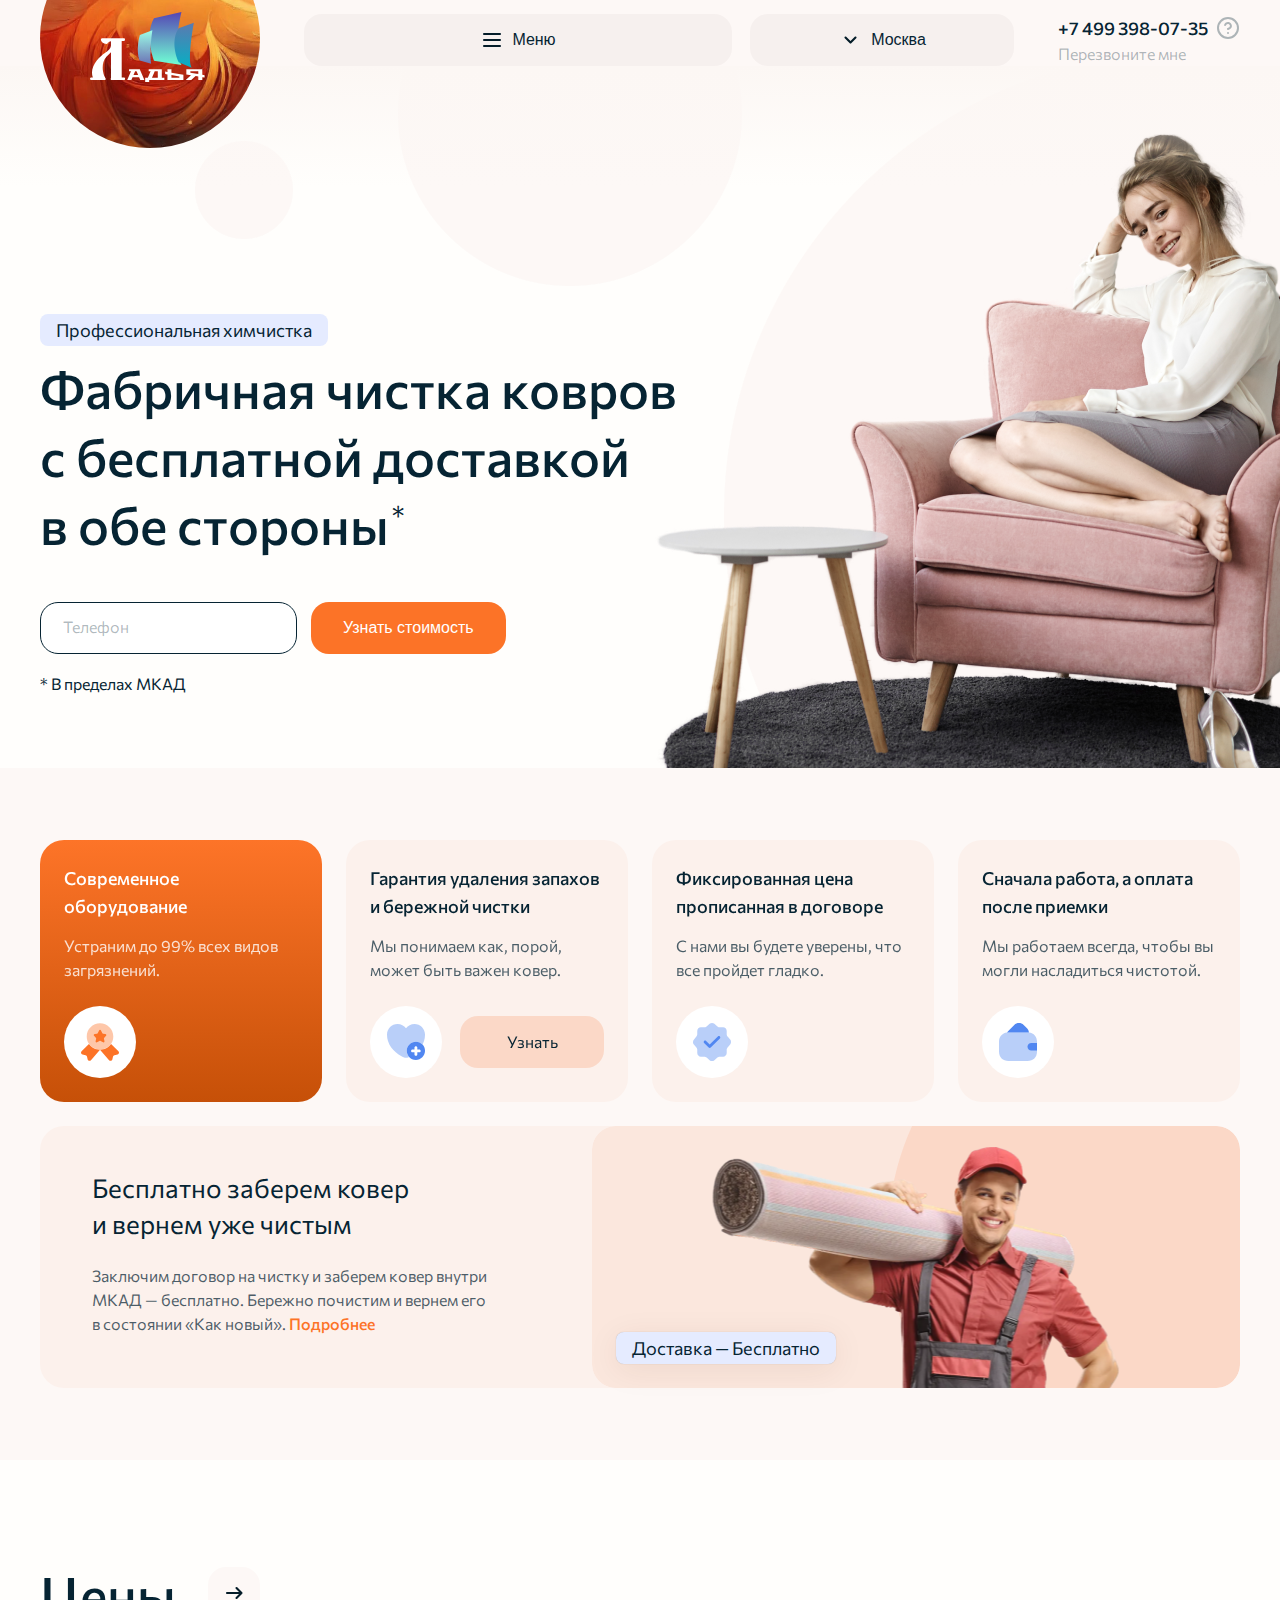
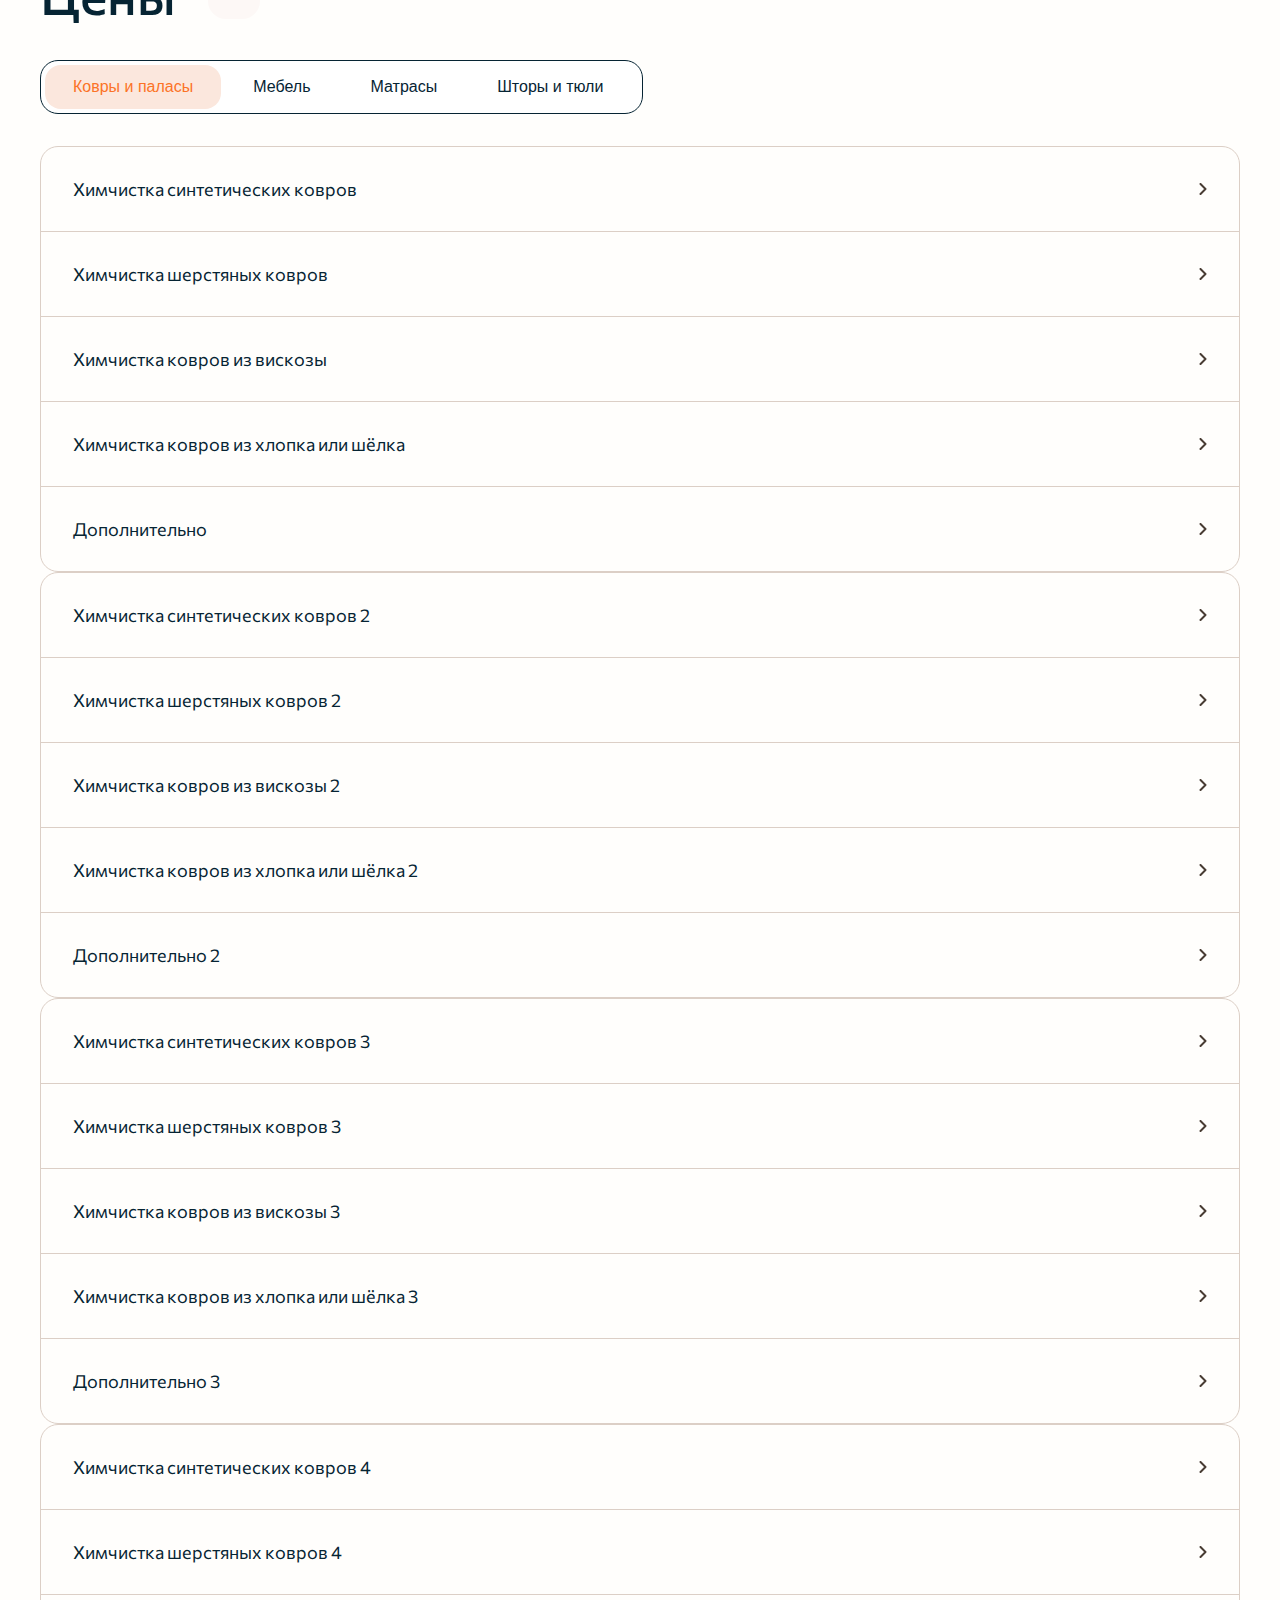
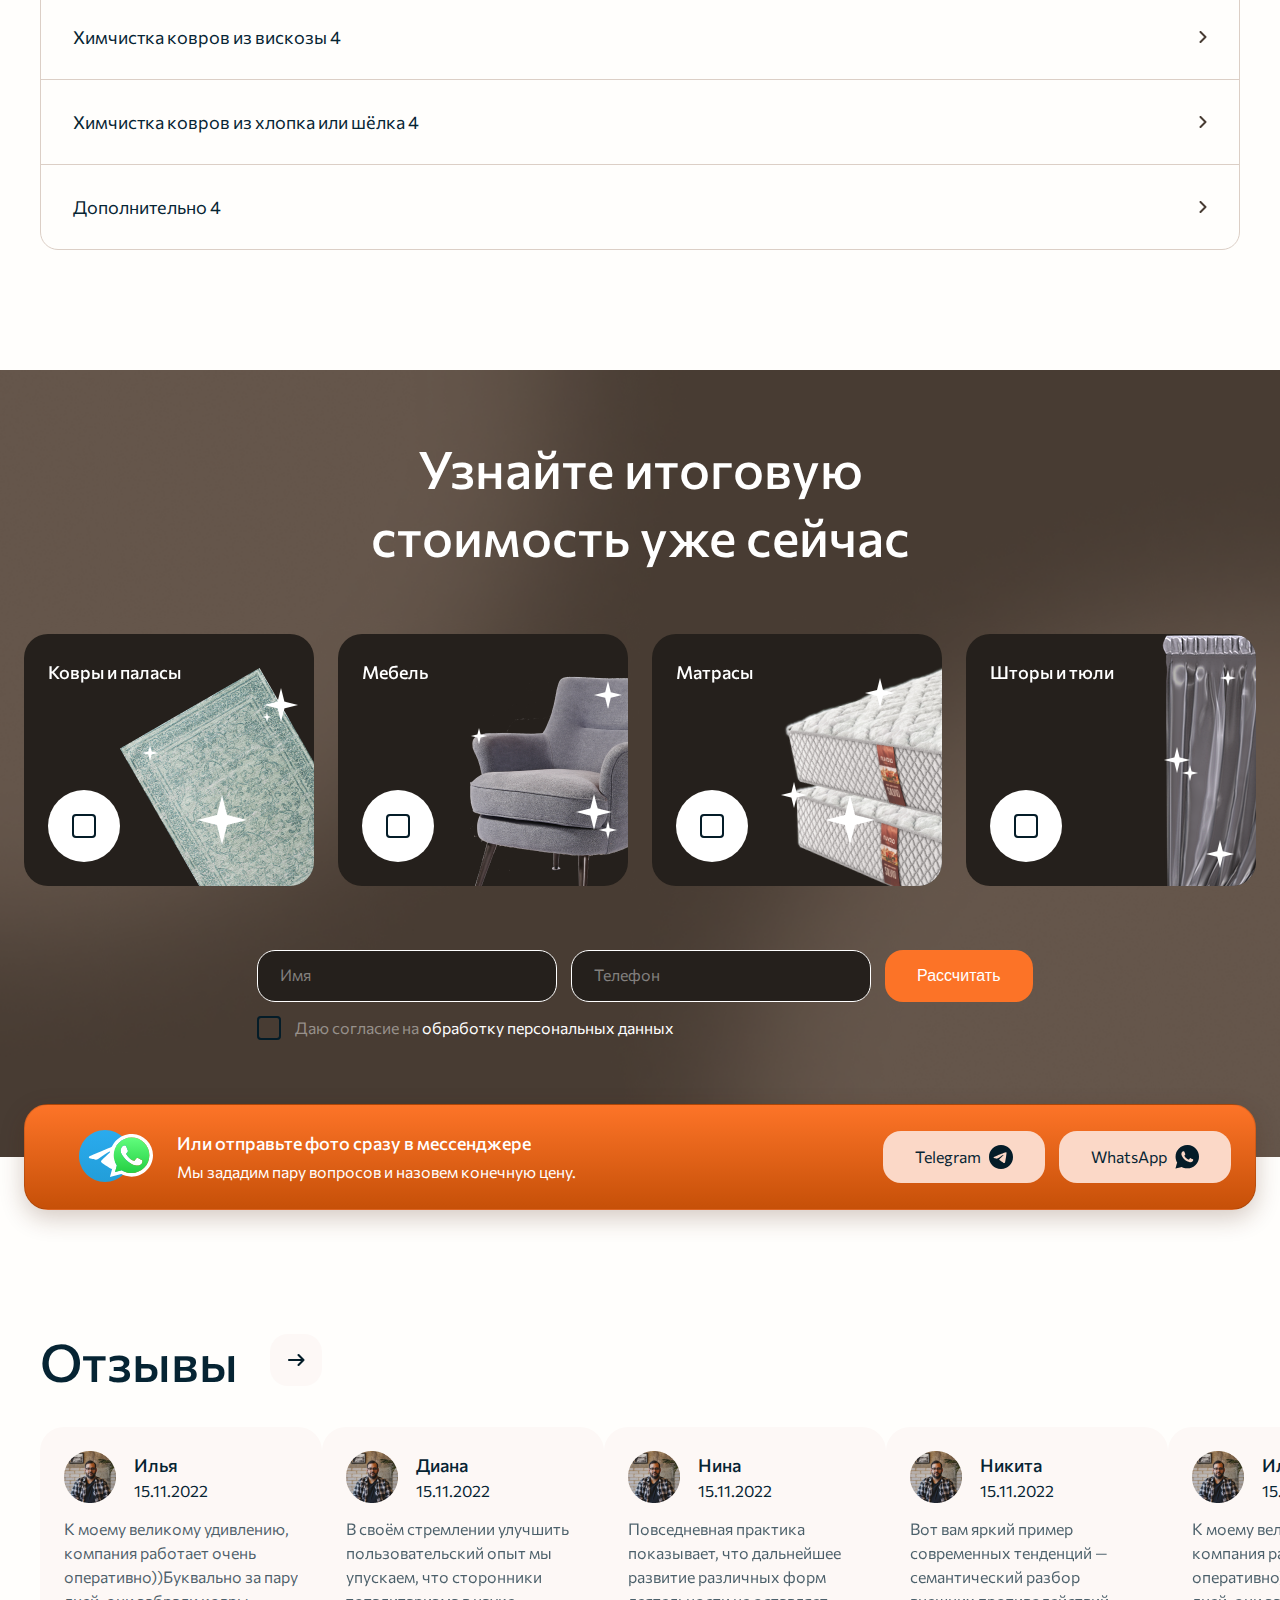
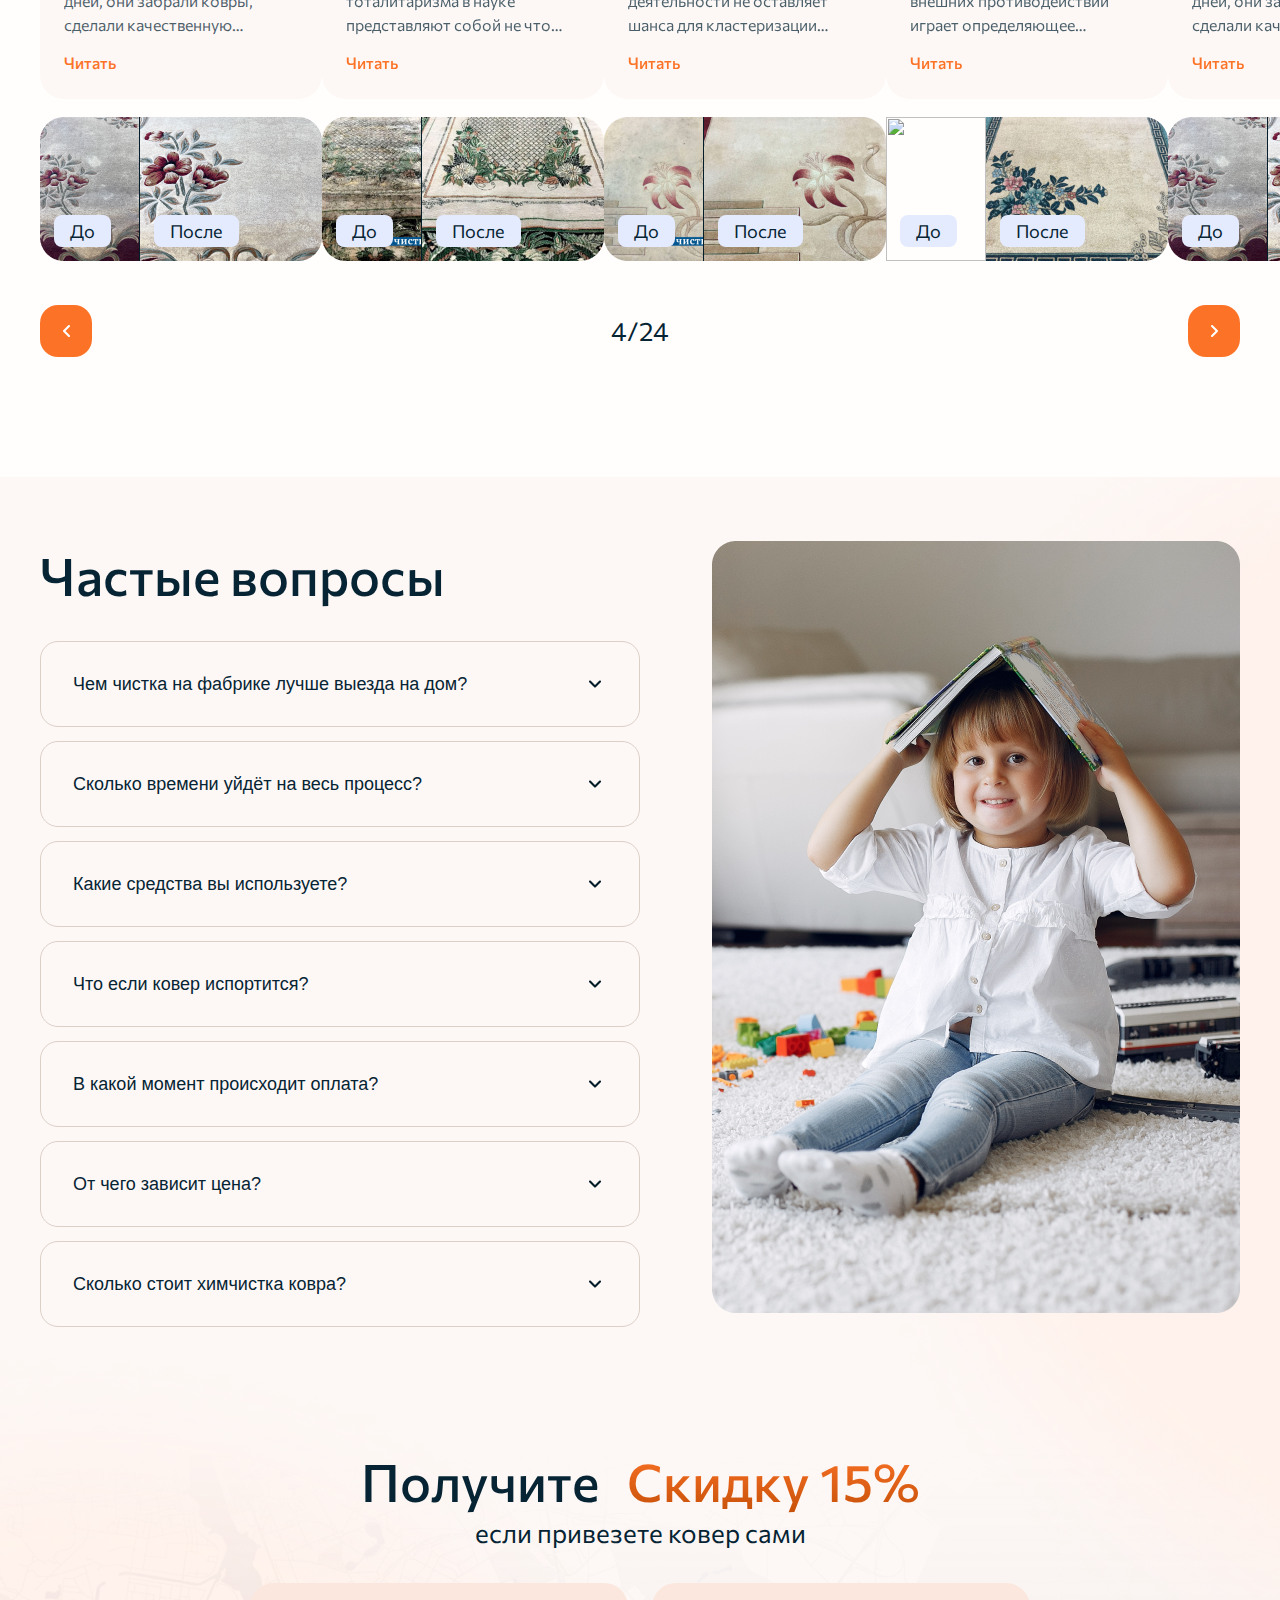
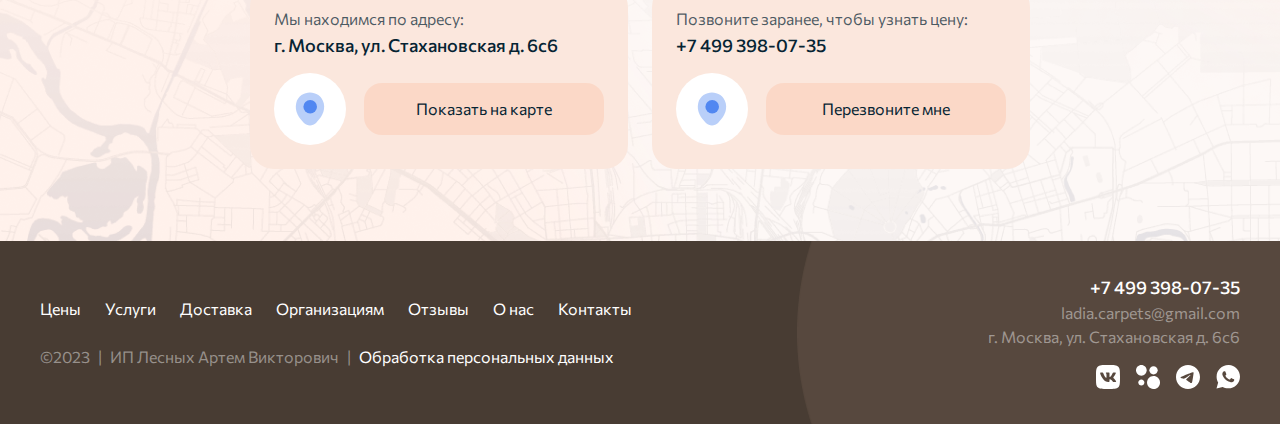
==== index.html @ 90f49de4 "desktop is ready" ====
<!DOCTYPE html>
<html lang="en">
<head>
    <meta charset="UTF-8">
    <meta name="viewport" content="width=device-width, initial-scale=1.0">
    <!-- fonts -->
    <link rel="preconnect" href="https://fonts.googleapis.com">
    <link rel="preconnect" href="https://fonts.gstatic.com" crossorigin>
    <link rel="preconnect" href="https://fonts.googleapis.com">
    <link rel="preconnect" href="https://fonts.gstatic.com" crossorigin>
    <link href="https://fonts.googleapis.com/css2?family=Commissioner:wght@100;200;300;400;500;600;700;800;900&display=swap" rel="stylesheet">
    <!-- fonts -->
    <!-- swiper slider -->
    <link rel="stylesheet" href="https://cdn.jsdelivr.net/npm/swiper@11/swiper-bundle.min.css" />
    <!-- swiper slider -->
    <!-- main style -->
    <link rel="stylesheet" href="/css/style.css">
    <!-- main style -->
    <title>DryCleaning</title>
</head>
<body>
    <div class="wrapper">

        <!-- header -->
        <header class="header">
            <div class="main_container">
                <a href="/" class="logo">
                    <img class="header_logo_desktop" src="./images/logo/logo_desktop.svg" alt="">
                    <img class="header_logo_media" src="./images/logo/logo_mobile.svg" alt="">
                </a>
                <div class="buttons">
                    <button class="btn_gray header_menu">
                        <img src="./images/icons/header_menu.svg" alt="">
                        <span>Меню</span>
                    </button>

                    
                    <div class="header_select_wrap">
                        <button class="btn_gray header_select">
                            <img src="./images/icons/header_select.svg" alt="">
                            <span>Москва</span>
                        </button>
                        <div class="header_select_list">
                            <div class="mobile_header_select">
                                <span>Выберите город</span>
                                <button>
                                    <img src="./images/icons/times.svg" alt="">
                                </button>
                            </div>
                            <div class="list_content">
                                <button class="active">
                                    <span>Москва</span>
                                    <img src="./images/icons/select_icon.svg" alt="">
                                </button>
                                <button>
                                    <span>Химки</span>
                                    <img src="./images/icons/select_icon.svg" alt="">
                                </button>
                                <button>
                                    <span>Королев</span>
                                    <img src="./images/icons/select_icon.svg" alt="">
                                </button>
                                <button>
                                    <span>Митино</span>
                                    <img src="./images/icons/select_icon.svg" alt="">
                                </button>
                                <button>
                                    <span>Долгопрудный</span>
                                    <img src="./images/icons/select_icon.svg" alt="">
                                </button>
                                <button>
                                    <span>Электросталь</span>
                                    <img src="./images/icons/select_icon.svg" alt="">
                                </button>
                                <button>
                                    <span>Химки</span>
                                    <img src="./images/icons/select_icon.svg" alt="">
                                </button>
                                <button>
                                    <span>Королев</span>
                                    <img src="./images/icons/select_icon.svg" alt="">
                                </button>
                                <button>
                                    <span>Митино</span>
                                    <img src="./images/icons/select_icon.svg" alt="">
                                </button>
                                <button>
                                    <span>Долгопрудный</span>
                                    <img src="./images/icons/select_icon.svg" alt="">
                                </button>
                                <button>
                                    <span>Электросталь</span>
                                    <img src="./images/icons/select_icon.svg" alt="">
                                </button>
                            </div>
                        </div>
                    </div>
                </div>

                <div class="header_phone">
                    <div class="header_phone_in">
                        <a href="tel:+74993980735">
                            +7 499 398-07-35
                            <svg xmlns="http://www.w3.org/2000/svg" width="24" height="24" viewBox="0 0 24 24" fill="none">
                                <path d="M9.09 9C9.3251 8.33167 9.78915 7.76811 10.4 7.40913C11.0108 7.05016 11.7289 6.91894 12.4272 7.03871C13.1255 7.15849 13.7588 7.52152 14.2151 8.06353C14.6713 8.60553 14.9211 9.29152 14.92 10C14.92 12 11.92 13 11.92 13M12 17H12.01M22 12C22 17.5228 17.5228 22 12 22C6.47715 22 2 17.5228 2 12C2 6.47715 6.47715 2 12 2C17.5228 2 22 6.47715 22 12Z" stroke="#062433" stroke-opacity="0.32" stroke-width="2" stroke-linecap="round" stroke-linejoin="round"/>
                            </svg>
                        </a>
                        <span>Перезвоните мне</span>
                    </div>

                    <div class="header_phone__social_media">
                        <div class="time">Пн-Вс с 9:00 до 21:00</div>
                        <ul>
                            <li>
                                <a href="#">
                                    <img src="./images/icons/telegram_icon_dark.svg" alt="">
                                </a>
                            </li>
                            <li>
                                <a href="#">
                                    <img src="./images/icons/whatsapp_icon_dark.svg" alt="">
                                </a>
                            </li>
                            <li>
                                <a href="#">
                                    <img src="./images/icons/vk_icon_dark.svg" alt="">
                                </a>
                            </li>
                            <li>
                                <a href="#">
                                    <img src="./images/icons/pecy_icon_dark.svg" alt="">
                                </a>
                            </li>
                        </ul>
                    </div>
                </div>
            </div>
            <div class="header_blur"></div>
        </header>

        <!-- Menu -->
        <section class="menu">
            <div class="menu__bg"></div>
            <div class="menu__content">
                <div class="menu__content__top">
                    <div class="menu__content__head">
                        <h2>Меню</h2>
                        <button>
                            <img src="./images/icons/times.svg" alt="">
                        </button>
                    </div>
                    <ul class="menu__content__top__links">
                        <li>
                            <a href="#" class="link">Цены</a>
                        </li>
                        <li>
                            <button class="link open_child">
                                <span>Услуги</span>
                                <img src="./images/icons/arrow_right.svg" alt="">
                            </button>
                            <ul class="menu__content__top__links__child">
                                <li>
                                    <button class="link child_btn">
                                        <img src="./images/icons/arrow_left.svg" alt="">
                                        <span>Назад</span>
                                    </button>
                                </li>
                                <li>
                                    <a href="#" class="link">Чистка ковров</a>
                                </li>
                                <li>
                                    <a href="#" class="link">Чистка ковра в детской</a>
                                </li>
                                <li>
                                    <a href="#" class="link">Чистка мебели</a>
                                </li>
                                <li>
                                    <a href="#" class="link">Чистка диванов</a>
                                </li>
                                <li>
                                    <a href="#" class="link">Чистка штор и тюлей</a>
                                </li>
                                <li>
                                    <a href="#" class="link">Чистка ковролинов</a>
                                </li>
                                <li>
                                    <a href="#" class="link">Избавление от запаха кошки</a>
                                </li>
                                <li>
                                    <a href="#" class="link">Чистка чехлов на диваны</a>
                                </li>
                                <li>
                                    <a href="#" class="link">Чистка ковров из вискозы</a>
                                </li>
                                <li>
                                    <a href="#" class="link">Химчистка в районах Москвы</a>
                                </li>
                            </ul>
                        </li>
                        <li>
                            <a href="#" class="link">Доставка</a>
                        </li>
                        <li>
                            <a href="#" class="link">Организациям</a>
                        </li>
                        <li>
                            <a href="#" class="link">Отзывы</a>
                        </li>
                        <li>
                            <a href="#" class="link">О нас</a>
                        </li>
                        <li>
                            <a href="#" class="link">Контакты</a>
                        </li>
                    </ul>
                </div>
                <ul class="menu__content__bottom">
                    <li>
                        <a href="#">+7 499 398-07-35</a>
                        <span>Пн-Вс с 9:00 до 21:00</span>
                    </li>
                    <li>
                        <a href="#">г. Москва, ул. Стахановская д. 6с6</a>
                        <span>Показать на карте</span>
                    </li>
                    <li>
                        <button class="btn_gray header_select">
                            <svg xmlns="http://www.w3.org/2000/svg" width="13" height="8" viewBox="0 0 13 8" fill="none">
                                <path d="M1.5 1.5L6.5 6.5L11.5 1.5" stroke="#062433" stroke-width="2" stroke-linecap="round" stroke-linejoin="round"/>
                                <path d="M1.5 1.5L6.5 6.5L11.5 1.5" stroke="black" stroke-opacity="0.2" stroke-width="2" stroke-linecap="round" stroke-linejoin="round"/>
                            </svg>
                            <span>Москва</span>
                        </button>
                    </li>
                </ul>
            </div>
        </section>
        <!-- Menu end -->

        <!-- header -->

        <!-- Home -->
        <section id="home">
            <div class="main_container">
                <img src="./images/home_ellips_1.png" alt="" class="bg_1">
                <img src="./images/home_ellips_2.png" alt="" class="bg_2">
                <img src="./images/home_ellips_3.png" alt="" class="bg_3">
                <div class="alert-info">Профессиональная химчистка</div>
                <h1 class="main_title">Фабричная чистка ковров <br> с бесплатной доставкой <br> в обе стороны <span>*</span></h1>
                <form class="get_price">
                    <div class="get_price__fields">
                        <div class="input-light">
                            <label>Телефон</label>
                            <input type="tel">
                        </div>
                        <button type="submit" class="btn_orange">Узнать стоимость</button>
                    </div>
                    <div class="main-text">* В пределах МКАД</div>
                </form>
                <img src="./images/index_home_bg.png" class="bg" alt="">
            </div>
        </section>
        <!-- Home end -->

        <!-- Home card -->
        <section class="home_card">
            <div class="main_container">
                <div class="home_card_top">
                    <div class="swiper cards">
                        <div class="swiper-wrapper">
                            <div class="swiper-slide">
                                <div class="cards_item cards_item_pink">
                                    <h3>Современное оборудование</h3>
                                    <div class="main-text">Устраним до 99% всех видов загрязнений.</div>
                                    <div class="cards_item__foot">
                                        <img src="./images/icons/home_card_icon_1.svg" alt="">
                                    </div>
                                </div>
                            </div>
                            <div class="swiper-slide">
                                <div class="cards_item">
                                    <h3>Гарантия удаления запахов и бережной чистки</h3>
                                    <div class="main-text">Мы понимаем как, порой, может быть важен ковер.</div>
                                    <div class="cards_item__foot">
                                        <img src="./images/icons/home_card_icon_2.svg" alt="">
                                        <a href="#" class="btn_orange-light">Узнать</a>
                                    </div>
                                </div>
                            </div>
                            <div class="swiper-slide">
                                <div class="cards_item">
                                    <h3>Фиксированная цена прописанная в договоре</h3>
                                    <div class="main-text">С нами вы будете уверены, что все пройдет гладко.</div>
                                    <div class="cards_item__foot">
                                        <img src="./images/icons/home_card_icon_3.svg" alt="">
                                    </div>
                                </div>
                            </div>
                            <div class="swiper-slide">
                                <div class="cards_item">
                                    <h3>Сначала работа, а оплата после приемки</h3>
                                    <div class="main-text">Мы работаем всегда, чтобы вы могли насладиться чистотой.</div>
                                    <div class="cards_item__foot">
                                        <img src="./images/icons/home_card_icon_4.svg" alt="">
                                    </div>
                                </div>
                            </div>
                        </div>
                    </div>
                </div>

                <div class="home_card_bottom">
                    <div class="card_left">
                        <h2 class="sec_title">Бесплатно заберем ковер и вернем уже чистым</h2>
                        <p class="main-text">
                            Заключим договор на чистку и заберем ковер внутри МКАД — бесплатно. Бережно почистим и вернем его в состоянии «Как новый». <a href="#"> Подробнее</a>
                        </p>
                    </div>
                    <div class="card_right">
                        <img src="./images/home_card_right_person.png" alt="">
                        <div class="alert-info">Доставка — Бесплатно</div>
                    </div>
                </div>
            </div>
        </section>
        <!-- Home card end -->

        <!-- Home price -->
        <section class="home_price">
            <div class="main_container">
                <div class="home_price__head">
                    <h2 class="main_title">Цены</h2>
                    <a href="#">
                        <img src="./images/icons/chevron_right.svg" alt="">
                    </a>
                </div>

                <!-- tab -->
                <div class="tab">
                    <!-- tab head -->
                    <div class="tab_head">
                        <div class="tab_head_in">
                            <button class="main-text active">Ковры и паласы</button>
                            <button class="main-text">Мебель</button>
                            <button class="main-text">Матрасы</button>
                            <button class="main-text">Шторы и тюли</button>
                        </div>
                    </div>

                    <!-- tab body -->
                    <div class="tab_body">
                        <!-- Ковры и паласы -->
                        <ul class="list_group">
                            <li class="list_group_item">
                                <a href="#">
                                    <span>Химчистка синтетических ковров</span>
                                    <svg xmlns="http://www.w3.org/2000/svg" width="8" height="12" viewBox="0 0 8 12" fill="none">
                                        <path d="M1.5 11L6.5 6L1.5 1" stroke="#483C33" stroke-width="2" stroke-linecap="round" stroke-linejoin="round"/>
                                    </svg>
                                </a>
                            </li>
                            <li class="list_group_item">
                                <a href="#">
                                    <span>Химчистка шерстяных ковров</span>
                                    <svg xmlns="http://www.w3.org/2000/svg" width="8" height="12" viewBox="0 0 8 12" fill="none">
                                        <path d="M1.5 11L6.5 6L1.5 1" stroke="#483C33" stroke-width="2" stroke-linecap="round" stroke-linejoin="round"/>
                                    </svg>
                                </a>
                            </li>
                            <li class="list_group_item">
                                <a href="#">
                                    <span>Химчистка ковров из вискозы</span>
                                    <svg xmlns="http://www.w3.org/2000/svg" width="8" height="12" viewBox="0 0 8 12" fill="none">
                                        <path d="M1.5 11L6.5 6L1.5 1" stroke="#483C33" stroke-width="2" stroke-linecap="round" stroke-linejoin="round"/>
                                    </svg>
                                </a>
                            </li>
                            <li class="list_group_item">
                                <a href="#">
                                    <span>Химчистка ковров из хлопка или шёлка</span>
                                    <svg xmlns="http://www.w3.org/2000/svg" width="8" height="12" viewBox="0 0 8 12" fill="none">
                                        <path d="M1.5 11L6.5 6L1.5 1" stroke="#483C33" stroke-width="2" stroke-linecap="round" stroke-linejoin="round"/>
                                    </svg>
                                </a>
                            </li>
                            <li class="list_group_item">
                                <a href="#">
                                    <span>Дополнительно</span>
                                    <svg xmlns="http://www.w3.org/2000/svg" width="8" height="12" viewBox="0 0 8 12" fill="none">
                                        <path d="M1.5 11L6.5 6L1.5 1" stroke="#483C33" stroke-width="2" stroke-linecap="round" stroke-linejoin="round"/>
                                    </svg>
                                </a>
                            </li>
                        </ul>
                        
                        <!-- Мебель -->
                        <ul class="list_group">
                            <li class="list_group_item">
                                <a href="#">
                                    <span>Химчистка синтетических ковров 2</span>
                                    <svg xmlns="http://www.w3.org/2000/svg" width="8" height="12" viewBox="0 0 8 12" fill="none">
                                        <path d="M1.5 11L6.5 6L1.5 1" stroke="#483C33" stroke-width="2" stroke-linecap="round" stroke-linejoin="round"/>
                                    </svg>
                                </a>
                            </li>
                            <li class="list_group_item">
                                <a href="#">
                                    <span>Химчистка шерстяных ковров 2</span>
                                    <svg xmlns="http://www.w3.org/2000/svg" width="8" height="12" viewBox="0 0 8 12" fill="none">
                                        <path d="M1.5 11L6.5 6L1.5 1" stroke="#483C33" stroke-width="2" stroke-linecap="round" stroke-linejoin="round"/>
                                    </svg>
                                </a>
                            </li>
                            <li class="list_group_item">
                                <a href="#">
                                    <span>Химчистка ковров из вискозы 2</span>
                                    <svg xmlns="http://www.w3.org/2000/svg" width="8" height="12" viewBox="0 0 8 12" fill="none">
                                        <path d="M1.5 11L6.5 6L1.5 1" stroke="#483C33" stroke-width="2" stroke-linecap="round" stroke-linejoin="round"/>
                                    </svg>
                                </a>
                            </li>
                            <li class="list_group_item">
                                <a href="#">
                                    <span>Химчистка ковров из хлопка или шёлка 2</span>
                                    <svg xmlns="http://www.w3.org/2000/svg" width="8" height="12" viewBox="0 0 8 12" fill="none">
                                        <path d="M1.5 11L6.5 6L1.5 1" stroke="#483C33" stroke-width="2" stroke-linecap="round" stroke-linejoin="round"/>
                                    </svg>
                                </a>
                            </li>
                            <li class="list_group_item">
                                <a href="#">
                                    <span>Дополнительно 2</span>
                                    <svg xmlns="http://www.w3.org/2000/svg" width="8" height="12" viewBox="0 0 8 12" fill="none">
                                        <path d="M1.5 11L6.5 6L1.5 1" stroke="#483C33" stroke-width="2" stroke-linecap="round" stroke-linejoin="round"/>
                                    </svg>
                                </a>
                            </li>
                        </ul>

                        <!-- Матрасы -->
                        <ul class="list_group">
                            <li class="list_group_item">
                                <a href="#">
                                    <span>Химчистка синтетических ковров 3</span>
                                    <svg xmlns="http://www.w3.org/2000/svg" width="8" height="12" viewBox="0 0 8 12" fill="none">
                                        <path d="M1.5 11L6.5 6L1.5 1" stroke="#483C33" stroke-width="2" stroke-linecap="round" stroke-linejoin="round"/>
                                    </svg>
                                </a>
                            </li>
                            <li class="list_group_item">
                                <a href="#">
                                    <span>Химчистка шерстяных ковров 3</span>
                                    <svg xmlns="http://www.w3.org/2000/svg" width="8" height="12" viewBox="0 0 8 12" fill="none">
                                        <path d="M1.5 11L6.5 6L1.5 1" stroke="#483C33" stroke-width="2" stroke-linecap="round" stroke-linejoin="round"/>
                                    </svg>
                                </a>
                            </li>
                            <li class="list_group_item">
                                <a href="#">
                                    <span>Химчистка ковров из вискозы 3</span>
                                    <svg xmlns="http://www.w3.org/2000/svg" width="8" height="12" viewBox="0 0 8 12" fill="none">
                                        <path d="M1.5 11L6.5 6L1.5 1" stroke="#483C33" stroke-width="2" stroke-linecap="round" stroke-linejoin="round"/>
                                    </svg>
                                </a>
                            </li>
                            <li class="list_group_item">
                                <a href="#">
                                    <span>Химчистка ковров из хлопка или шёлка 3</span>
                                    <svg xmlns="http://www.w3.org/2000/svg" width="8" height="12" viewBox="0 0 8 12" fill="none">
                                        <path d="M1.5 11L6.5 6L1.5 1" stroke="#483C33" stroke-width="2" stroke-linecap="round" stroke-linejoin="round"/>
                                    </svg>
                                </a>
                            </li>
                            <li class="list_group_item">
                                <a href="#">
                                    <span>Дополнительно 3</span>
                                    <svg xmlns="http://www.w3.org/2000/svg" width="8" height="12" viewBox="0 0 8 12" fill="none">
                                        <path d="M1.5 11L6.5 6L1.5 1" stroke="#483C33" stroke-width="2" stroke-linecap="round" stroke-linejoin="round"/>
                                    </svg>
                                </a>
                            </li>
                        </ul>

                        <!-- Шторы и тюли -->
                        <ul class="list_group">
                            <li class="list_group_item">
                                <a href="#">
                                    <span>Химчистка синтетических ковров 4</span>
                                    <svg xmlns="http://www.w3.org/2000/svg" width="8" height="12" viewBox="0 0 8 12" fill="none">
                                        <path d="M1.5 11L6.5 6L1.5 1" stroke="#483C33" stroke-width="2" stroke-linecap="round" stroke-linejoin="round"/>
                                    </svg>
                                </a>
                            </li>
                            <li class="list_group_item">
                                <a href="#">
                                    <span>Химчистка шерстяных ковров 4</span>
                                    <svg xmlns="http://www.w3.org/2000/svg" width="8" height="12" viewBox="0 0 8 12" fill="none">
                                        <path d="M1.5 11L6.5 6L1.5 1" stroke="#483C33" stroke-width="2" stroke-linecap="round" stroke-linejoin="round"/>
                                    </svg>
                                </a>
                            </li>
                            <li class="list_group_item">
                                <a href="#">
                                    <span>Химчистка ковров из вискозы 4</span>
                                    <svg xmlns="http://www.w3.org/2000/svg" width="8" height="12" viewBox="0 0 8 12" fill="none">
                                        <path d="M1.5 11L6.5 6L1.5 1" stroke="#483C33" stroke-width="2" stroke-linecap="round" stroke-linejoin="round"/>
                                    </svg>
                                </a>
                            </li>
                            <li class="list_group_item">
                                <a href="#">
                                    <span>Химчистка ковров из хлопка или шёлка 4</span>
                                    <svg xmlns="http://www.w3.org/2000/svg" width="8" height="12" viewBox="0 0 8 12" fill="none">
                                        <path d="M1.5 11L6.5 6L1.5 1" stroke="#483C33" stroke-width="2" stroke-linecap="round" stroke-linejoin="round"/>
                                    </svg>
                                </a>
                            </li>
                            <li class="list_group_item">
                                <a href="#">
                                    <span>Дополнительно 4</span>
                                    <svg xmlns="http://www.w3.org/2000/svg" width="8" height="12" viewBox="0 0 8 12" fill="none">
                                        <path d="M1.5 11L6.5 6L1.5 1" stroke="#483C33" stroke-width="2" stroke-linecap="round" stroke-linejoin="round"/>
                                    </svg>
                                </a>
                            </li>
                        </ul>

                    </div>
                </div>
                <!-- tab end -->
            </div>
        </section>
        <!-- Home price end -->

        <!-- Final price -->
        <section class="final_price">
            <div class="main_container">
                <h2 class="main_title">Узнайте итоговую стоимость уже сейчас</h2>

                <form>
                    <div class="swiper catalog_card">
                        <div class="swiper-wrapper">
                            <div class="swiper-slide">
                                <div class="catalog_card__item">
                                    <img src="./images/catalog_card_1.png" alt="" class="catalog_card__item__main_img">
                                    <label>Ковры и паласы</label>
                                    <input type="checkbox" checked="true">
                                    <div class="icon">
                                        <img src="./images/icons/check_box.svg" alt="">
                                        <img src="./images/icons/check_box_active.svg" alt="">
                                    </div>
                                </div>
                            </div>
                            <div class="swiper-slide">
                                <div class="catalog_card__item">
                                    <img src="./images/catalog_card_2.png" alt="" class="catalog_card__item__main_img">
                                    <label>Мебель</label>
                                    <input type="checkbox">
                                    <div class="icon">
                                        <img src="./images/icons/check_box.svg" alt="">
                                        <img src="./images/icons/check_box_active.svg" alt="">
                                    </div>
                                </div>
                            </div>
                            <div class="swiper-slide">
                                <div class="catalog_card__item">
                                    <img src="./images/catalog_card_3.png" alt="" class="catalog_card__item__main_img">
                                    <label>Матрасы</label>
                                    <input type="checkbox">
                                    <div class="icon">
                                        <img src="./images/icons/check_box.svg" alt="">
                                        <img src="./images/icons/check_box_active.svg" alt="">
                                    </div>
                                </div>
                            </div>
                            <div class="swiper-slide">
                                <div class="catalog_card__item">
                                    <img src="./images/catalog_card_4.png" alt="" class="catalog_card__item__main_img">
                                    <label>Шторы и тюли</label>
                                    <input type="checkbox">
                                    <div class="icon">
                                        <img src="./images/icons/check_box.svg" alt="">
                                        <img src="./images/icons/check_box_active.svg" alt="">
                                    </div>
                                </div>
                            </div>
                        </div>
                    </div>

                    <div class="inputs">
                        <div class="input-dark">
                            <label>Имя</label>
                            <input type="tel">
                        </div>
                        <div class="input-dark">
                            <label>Телефон</label>
                            <input type="tel">
                        </div>
                        <button type="submit" class="btn_orange">Рассчитать</button>
                    </div>

                    <div class="checkbox_wrap">
                        <div class="checkbox">
                            <img src="./images/icons/check_box.svg" alt="">
                            <img src="./images/icons/check_box_active.svg" alt="">
                            <input type="checkbox" checked="true">
                            <span>Даю согласие на <a href="#">обработку персональных данных</a></span>
                        </div>
                    </div>
                </form>

                <div class="connect">
                    <div class="connect_left">
                        <div class="icon">
                            <img src="./images/icons/telegram_origin.svg" alt="">
                            <img class="whatsapp" src="./images/icons/whatsapp_origin.svg" alt="">
                        </div>
                        <h3>
                            Или отправьте фото сразу в мессенджере
                            <span>Мы зададим пару вопросов и назовем конечную цену.</span>
                        </h3>
                    </div>
                    <div class="connect_right">
                        <a href="#" class="btn_orange-light">
                            <span>Telegram</span>
                            <img src="./images/icons/telegram_icon_dark.svg" alt="">
                        </a>
                        <a href="#" class="btn_orange-light">
                            <span>WhatsApp</span>
                            <img src="./images/icons/whatsapp_icon_dark.svg" alt="">
                        </a>
                    </div>
                </div>
            </div>
        </section>
        <!-- Final price end -->

        <!-- Comment -->
        <section class="comment">
            <div class="main_container">
                <div class="comment_head">
                    <h2 class="main_title">Отзывы</h2>
                    <a href="#">
                        <img src="./images/icons/chevron_right.svg" alt="">
                    </a>
                </div>

                <div class="swiper comment_card">
                    <div class="swiper-wrapper">
                        <div class="swiper-slide">
                            <div class="card_item">
                                <div class="card_item__head_wrapper">
                                    <div class="card_item__head">
                                        <img src="./images/user_avatar.png" alt="">
                                        <div class="data">
                                            <div class="user_name">Илья</div>
                                            <div class="date">15.11.2022</div>
                                        </div>
                                    </div>
                                    <p>К моему великому удивлению, компания работает очень оперативно))Буквально за пару дней, они забрали ковры, сделали качественную химчистку и привезли их и все это за весьма приемлимую цену!</p>
                                    <a href="#" class="more">Читать</a>
                                </div>
                                <div class="card_item__foot">
                                    <div class="before">
                                        <img src="./images/comment_card_1_1.png" alt="">
                                        <div class="alert-info">До</div>
                                    </div>
                                    <div class="after">
                                        <img src="./images/comment_card_1_2.png" alt="">
                                        <div class="alert-info">После</div>
                                    </div>
                                </div>
                            </div>
                        </div>
                        <div class="swiper-slide">
                            <div class="card_item">
                                <div class="card_item__head_wrapper">
                                    <div class="card_item__head">
                                        <img src="./images/user_avatar.png" alt="">
                                        <div class="data">
                                            <div class="user_name">Диана</div>
                                            <div class="date">15.11.2022</div>
                                        </div>
                                    </div>
                                    <p>В своём стремлении улучшить пользовательский опыт мы упускаем, что сторонники тоталитаризма в науке представляют собой не что иное, как квинтэссенцию победы маркетинга над разумом и должны быть превращены в посмешище, хотя само их существование приносит несомненную пользу обществу.</p>
                                    <a href="#" class="more">Читать</a>
                                </div>
                                <div class="card_item__foot">
                                    <div class="before">
                                        <img src="./images/comment_card_2_1.png" alt="">
                                        <div class="alert-info">До</div>
                                    </div>
                                    <div class="after">
                                        <img src="./images/comment_card_2_2.png" alt="">
                                        <div class="alert-info">После</div>
                                    </div>
                                </div>
                            </div>
                        </div>
                        <div class="swiper-slide">
                            <div class="card_item">
                                <div class="card_item__head_wrapper">
                                    <div class="card_item__head">
                                        <img src="./images/user_avatar.png" alt="">
                                        <div class="data">
                                            <div class="user_name">Нина</div>
                                            <div class="date">15.11.2022</div>
                                        </div>
                                    </div>
                                    <p>Повседневная практика показывает, что дальнейшее развитие различных форм деятельности не оставляет шанса для кластеризации усилий.</p>
                                    <a href="#" class="more">Читать</a>
                                </div>
                                <div class="card_item__foot">
                                    <div class="before">
                                        <img src="./images/comment_card_3_1.png" alt="">
                                        <div class="alert-info">До</div>
                                    </div>
                                    <div class="after">
                                        <img src="./images/comment_card_3_2.png" alt="">
                                        <div class="alert-info">После</div>
                                    </div>
                                </div>
                            </div>
                        </div>
                        <div class="swiper-slide">
                            <div class="card_item">
                                <div class="card_item__head_wrapper">
                                    <div class="card_item__head">
                                        <img src="./images/user_avatar.png" alt="">
                                        <div class="data">
                                            <div class="user_name">Никита</div>
                                            <div class="date">15.11.2022</div>
                                        </div>
                                    </div>
                                    <p>Вот вам яркий пример современных тенденций — семантический разбор внешних противодействий играет определяющее значение для новых предложений.</p>
                                    <a href="#" class="more">Читать</a>
                                </div>
                                <div class="card_item__foot">
                                    <div class="before">
                                        <img src="./images/comment_card_4_1.png" alt="">
                                        <div class="alert-info">До</div>
                                    </div>
                                    <div class="after">
                                        <img src="./images/comment_card_4_2.png" alt="">
                                        <div class="alert-info">После</div>
                                    </div>
                                </div>
                            </div>
                        </div>
                        <div class="swiper-slide">
                            <div class="card_item">
                                <div class="card_item__head_wrapper">
                                    <div class="card_item__head">
                                        <img src="./images/user_avatar.png" alt="">
                                        <div class="data">
                                            <div class="user_name">Илья</div>
                                            <div class="date">15.11.2022</div>
                                        </div>
                                    </div>
                                    <p>К моему великому удивлению, компания работает очень оперативно))Буквально за пару дней, они забрали ковры, сделали качественную химчистку и привезли их и все это за весьма приемлимую цену!</p>
                                    <a href="#" class="more">Читать</a>
                                </div>
                                <div class="card_item__foot">
                                    <div class="before">
                                        <img src="./images/comment_card_1_1.png" alt="">
                                        <div class="alert-info">До</div>
                                    </div>
                                    <div class="after">
                                        <img src="./images/comment_card_1_2.png" alt="">
                                        <div class="alert-info">После</div>
                                    </div>
                                </div>
                            </div>
                        </div>
                        <div class="swiper-slide">
                            <div class="card_item">
                                <div class="card_item__head_wrapper">
                                    <div class="card_item__head">
                                        <img src="./images/user_avatar.png" alt="">
                                        <div class="data">
                                            <div class="user_name">Диана</div>
                                            <div class="date">15.11.2022</div>
                                        </div>
                                    </div>
                                    <p>В своём стремлении улучшить пользовательский опыт мы упускаем, что сторонники тоталитаризма в науке представляют собой не что иное, как квинтэссенцию победы маркетинга над разумом и должны быть превращены в посмешище, хотя само их существование приносит несомненную пользу обществу.</p>
                                    <a href="#" class="more">Читать</a>
                                </div>
                                <div class="card_item__foot">
                                    <div class="before">
                                        <img src="./images/comment_card_2_1.png" alt="">
                                        <div class="alert-info">До</div>
                                    </div>
                                    <div class="after">
                                        <img src="./images/comment_card_2_2.png" alt="">
                                        <div class="alert-info">После</div>
                                    </div>
                                </div>
                            </div>
                        </div>
                        <div class="swiper-slide">
                            <div class="card_item">
                                <div class="card_item__head_wrapper">
                                    <div class="card_item__head">
                                        <img src="./images/user_avatar.png" alt="">
                                        <div class="data">
                                            <div class="user_name">Нина</div>
                                            <div class="date">15.11.2022</div>
                                        </div>
                                    </div>
                                    <p>Повседневная практика показывает, что дальнейшее развитие различных форм деятельности не оставляет шанса для кластеризации усилий.</p>
                                    <a href="#" class="more">Читать</a>
                                </div>
                                <div class="card_item__foot">
                                    <div class="before">
                                        <img src="./images/comment_card_3_1.png" alt="">
                                        <div class="alert-info">До</div>
                                    </div>
                                    <div class="after">
                                        <img src="./images/comment_card_3_2.png" alt="">
                                        <div class="alert-info">После</div>
                                    </div>
                                </div>
                            </div>
                        </div>
                        <div class="swiper-slide">
                            <div class="card_item">
                                <div class="card_item__head_wrapper">
                                    <div class="card_item__head">
                                        <img src="./images/user_avatar.png" alt="">
                                        <div class="data">
                                            <div class="user_name">Никита</div>
                                            <div class="date">15.11.2022</div>
                                        </div>
                                    </div>
                                    <p>Вот вам яркий пример современных тенденций — семантический разбор внешних противодействий играет определяющее значение для новых предложений.</p>
                                    <a href="#" class="more">Читать</a>
                                </div>
                                <div class="card_item__foot">
                                    <div class="before">
                                        <img src="./images/comment_card_4_1.png" alt="">
                                        <div class="alert-info">До</div>
                                    </div>
                                    <div class="after">
                                        <img src="./images/comment_card_4_2.png" alt="">
                                        <div class="alert-info">После</div>
                                    </div>
                                </div>
                            </div>
                        </div>
                    </div>
                </div>

                <div class="comment_card_paginate">
                    <button class="prev_btn">
                        <svg xmlns="http://www.w3.org/2000/svg" width="13" height="8" viewBox="0 0 13 8" fill="none">
                            <path d="M1.5 1.5L6.5 6.5L11.5 1.5" stroke="#062433" stroke-width="2" stroke-linecap="round" stroke-linejoin="round"/>
                            <path d="M1.5 1.5L6.5 6.5L11.5 1.5" stroke="black" stroke-opacity="0.2" stroke-width="2" stroke-linecap="round" stroke-linejoin="round"/>
                        </svg>
                    </button>
                    <div class="count">4/24</div>
                    <button class="next_btn">
                        <svg xmlns="http://www.w3.org/2000/svg" width="13" height="8" viewBox="0 0 13 8" fill="none">
                            <path d="M1.5 1.5L6.5 6.5L11.5 1.5" stroke="#062433" stroke-width="2" stroke-linecap="round" stroke-linejoin="round"/>
                            <path d="M1.5 1.5L6.5 6.5L11.5 1.5" stroke="black" stroke-opacity="0.2" stroke-width="2" stroke-linecap="round" stroke-linejoin="round"/>
                        </svg>
                    </button>
                </div>
            </div>
        </section>
        <!-- Comment end -->

        <div class="faq_discount_wrapper">
            <!-- FAQ -->
            <section class="faq">
                <img src="./images/faq_bg_1.png" alt="" class="faq_main_bg">
                <div class="main_container">
                    <div class="faq_in">
                        <h2 class="main_title">Частые вопросы</h2>
                        <div class="accordion">
                            <button class="accordion_head">
                                <span>Чем чистка на фабрике лучше выезда на дом?</span>
                                <span class="icon">
                                    <svg class="arrow-down" xmlns="http://www.w3.org/2000/svg" width="12" height="8" viewBox="0 0 12 8" fill="none">
                                        <path d="M1 1.5L6 6.5L11 1.5" stroke="#062433" stroke-width="2" stroke-linecap="round" stroke-linejoin="round"/>
                                        <path d="M1 1.5L6 6.5L11 1.5" stroke="black" stroke-opacity="0.2" stroke-width="2" stroke-linecap="round" stroke-linejoin="round"/>
                                    </svg>
                                    <img src="./images/icons/accordion_close.svg" alt="">
                                </span>
                            </button>
                            <div class="accordion_body">
                                <p>Вывоз вашего ковра на фабрику позволяет провести полный комплекс очистки, недоступный в домашних условиях. Машинное очищение от пыли, чистка, озонирование и работа над вашим ковром сразу нескольких специалистов делают разницу на порядки </p>
                            </div>
                        </div>
                        <div class="accordion">
                            <button class="accordion_head">
                                <span>Сколько времени уйдёт на весь процесс?</span>
                                <span class="icon">
                                    <svg class="arrow-down" xmlns="http://www.w3.org/2000/svg" width="12" height="8" viewBox="0 0 12 8" fill="none">
                                        <path d="M1 1.5L6 6.5L11 1.5" stroke="#062433" stroke-width="2" stroke-linecap="round" stroke-linejoin="round"/>
                                        <path d="M1 1.5L6 6.5L11 1.5" stroke="black" stroke-opacity="0.2" stroke-width="2" stroke-linecap="round" stroke-linejoin="round"/>
                                    </svg>
                                    <img src="./images/icons/accordion_close.svg" alt="">
                                </span>
                            </button>
                            <div class="accordion_body">
                                <p>Вывоз вашего ковра на фабрику позволяет провести полный комплекс очистки, недоступный в домашних условиях. Машинное очищение от пыли, чистка, озонирование и работа над вашим ковром сразу нескольких специалистов делают разницу на порядки </p>
                            </div>
                        </div>
                        <div class="accordion">
                            <button class="accordion_head">
                                <span>Какие средства вы используете?</span>
                                <span class="icon">
                                    <svg class="arrow-down" xmlns="http://www.w3.org/2000/svg" width="12" height="8" viewBox="0 0 12 8" fill="none">
                                        <path d="M1 1.5L6 6.5L11 1.5" stroke="#062433" stroke-width="2" stroke-linecap="round" stroke-linejoin="round"/>
                                        <path d="M1 1.5L6 6.5L11 1.5" stroke="black" stroke-opacity="0.2" stroke-width="2" stroke-linecap="round" stroke-linejoin="round"/>
                                    </svg>
                                    <img src="./images/icons/accordion_close.svg" alt="">
                                </span>
                            </button>
                            <div class="accordion_body">
                                <p>Вывоз вашего ковра на фабрику позволяет провести полный комплекс очистки, недоступный в домашних условиях. Машинное очищение от пыли, чистка, озонирование и работа над вашим ковром сразу нескольких специалистов делают разницу на порядки </p>
                            </div>
                        </div>
                        <div class="accordion">
                            <button class="accordion_head">
                                <span>Что если ковер испортится?</span>
                                <span class="icon">
                                    <svg class="arrow-down" xmlns="http://www.w3.org/2000/svg" width="12" height="8" viewBox="0 0 12 8" fill="none">
                                        <path d="M1 1.5L6 6.5L11 1.5" stroke="#062433" stroke-width="2" stroke-linecap="round" stroke-linejoin="round"/>
                                        <path d="M1 1.5L6 6.5L11 1.5" stroke="black" stroke-opacity="0.2" stroke-width="2" stroke-linecap="round" stroke-linejoin="round"/>
                                    </svg>
                                    <img src="./images/icons/accordion_close.svg" alt="">
                                </span>
                            </button>
                            <div class="accordion_body">
                                <p>Вывоз вашего ковра на фабрику позволяет провести полный комплекс очистки, недоступный в домашних условиях. Машинное очищение от пыли, чистка, озонирование и работа над вашим ковром сразу нескольких специалистов делают разницу на порядки </p>
                            </div>
                        </div>
                        <div class="accordion">
                            <button class="accordion_head">
                                <span>В какой момент происходит оплата?</span>
                                <span class="icon">
                                    <svg class="arrow-down" xmlns="http://www.w3.org/2000/svg" width="12" height="8" viewBox="0 0 12 8" fill="none">
                                        <path d="M1 1.5L6 6.5L11 1.5" stroke="#062433" stroke-width="2" stroke-linecap="round" stroke-linejoin="round"/>
                                        <path d="M1 1.5L6 6.5L11 1.5" stroke="black" stroke-opacity="0.2" stroke-width="2" stroke-linecap="round" stroke-linejoin="round"/>
                                    </svg>
                                    <img src="./images/icons/accordion_close.svg" alt="">
                                </span>
                            </button>
                            <div class="accordion_body">
                                <p>Вывоз вашего ковра на фабрику позволяет провести полный комплекс очистки, недоступный в домашних условиях. Машинное очищение от пыли, чистка, озонирование и работа над вашим ковром сразу нескольких специалистов делают разницу на порядки </p>
                            </div>
                        </div>
                        <div class="accordion">
                            <button class="accordion_head">
                                <span>От чего зависит цена?</span>
                                <span class="icon">
                                    <svg class="arrow-down" xmlns="http://www.w3.org/2000/svg" width="12" height="8" viewBox="0 0 12 8" fill="none">
                                        <path d="M1 1.5L6 6.5L11 1.5" stroke="#062433" stroke-width="2" stroke-linecap="round" stroke-linejoin="round"/>
                                        <path d="M1 1.5L6 6.5L11 1.5" stroke="black" stroke-opacity="0.2" stroke-width="2" stroke-linecap="round" stroke-linejoin="round"/>
                                    </svg>
                                    <img src="./images/icons/accordion_close.svg" alt="">
                                </span>
                            </button>
                            <div class="accordion_body">
                                <p>Вывоз вашего ковра на фабрику позволяет провести полный комплекс очистки, недоступный в домашних условиях. Машинное очищение от пыли, чистка, озонирование и работа над вашим ковром сразу нескольких специалистов делают разницу на порядки </p>
                            </div>
                        </div>
                        <div class="accordion">
                            <button class="accordion_head">
                                <span>Сколько стоит химчистка ковра?</span>
                                <span class="icon">
                                    <svg class="arrow-down" xmlns="http://www.w3.org/2000/svg" width="12" height="8" viewBox="0 0 12 8" fill="none">
                                        <path d="M1 1.5L6 6.5L11 1.5" stroke="#062433" stroke-width="2" stroke-linecap="round" stroke-linejoin="round"/>
                                        <path d="M1 1.5L6 6.5L11 1.5" stroke="black" stroke-opacity="0.2" stroke-width="2" stroke-linecap="round" stroke-linejoin="round"/>
                                    </svg>
                                    <img src="./images/icons/accordion_close.svg" alt="">
                                </span>
                            </button>
                            <div class="accordion_body">
                                <p>Вывоз вашего ковра на фабрику позволяет провести полный комплекс очистки, недоступный в домашних условиях. Машинное очищение от пыли, чистка, озонирование и работа над вашим ковром сразу нескольких специалистов делают разницу на порядки </p>
                            </div>
                        </div>
                    </div>
                    <img src="./images/faq_bg.png" class="faq_bg" alt="">
                </div>
            </section>
            <!-- FAQ end -->
    
            <!-- Discount -->
            <section class="discount">
                <img src="./images/discount_bg_1.png" alt="" class="discount_bg_1">
                <div class="discount_bg"></div>
                <div class="main_container">
                    <h2 class="main_title">Получите <span>Скидку 15%</span></h2>
                    <h3 class="sec_title">если привезете ковер сами</h3>
                    <div class="discount_cards">
                        <div class="card_item">
                            <div class="subtitle">Мы находимся по адресу:</div>
                            <a href="#" class="title">г. Москва, ул. Стахановская д. 6с6</a>
                            <div class="card_item__foot">
                                <img src="./images/icons/location_icon.svg" alt="">
                                <a href="#" class="btn_orange-light">Показать на карте</a>
                            </div>
                        </div>
                        <div class="card_item">
                            <div class="subtitle">Позвоните заранее, чтобы узнать цену:</div>
                            <a href="#" class="title">+7 499 398-07-35</a>
                            <div class="card_item__foot">
                                <img src="./images/icons/location_icon.svg" alt="">
                                <a href="#" class="btn_orange-light">Перезвоните мне</a>
                            </div>
                        </div>
                    </div>
                </div>
            </section>
            <!-- Discount end -->
        </div>

        <!-- footer -->
        <footer class="footer">
            <div class="footer_wrapper">
                <img class="footer_circle" src="./images/footer_circle_bg.png" alt="">
                <div class="main_container">
                    <div class="footer_menu">
                        <ul class="footer_link">
                            <li class="footer_item">
                                <a href="#">
                                    Цены
                                </a>
                            </li>
                            <li class="footer_item">
                                <a href="#">
                                    Услуги
                                </a>
                            </li>
                            <li class="footer_item">
                                <a href="#">
                                    Доставка
                                </a>
                            </li>
                            <li class="footer_item">
                                <a href="#">
                                    Организациям
                                </a>
                            </li>
                            <li class="footer_item">
                                <a href="#">
                                    Отзывы
                                </a>
                            </li>
                            <li class="footer_item">
                                <a href="#">
                                    О нас
                                </a>
                            </li>
                            <li class="footer_item">
                                <a href="#">
                                    Контакты
                                </a>
                            </li>
                        </ul>
                        <div class="footer_link_bottom">
                            <p>
                                <span>
                                    ©2023
                                </span>
                                <span>|</span>
                                <span>
                                    ИП Лесных Артем Викторович
                                </span>
                                <span>|</span>
                                <a href="#">
                                    Обработка персональных данных
                                </a>
                            </p>
                        </div>
                    </div>
                    <ul class="footer_network">
                       <li>
                            <a class="footer_phone" href="tel:+74993980735">
                                +7 499 398-07-35
                            </a>
                       </li>
                       <li>
                           <span>
                               ladia.carpets@gmail.com
                           </span>
                       </li>
                       <li>
                            <span>
                                г. Москва, ул. Стахановская д. 6с6
                            </span>
                       </li>
                        <li class="footer_messenger">
                            <a href="#">
                                <img src="./images/icons/vk_icon.svg" alt="">
                            </a>
                            <a href="#">
                                <img src="./images/icons/pecy_icon.svg" alt="">
                            </a>
                            <a href="#">
                                <img src="./images/icons/telegram_icon.svg" alt="">
                            </a>
                            <a href="#">
                                <img src="./images/icons/whatsapp_icon.svg" alt="">
                            </a>
                        </li>
                    </ul>
                    <ul class="footer_media_link">
                        <li>
                            <span>
                                ©2023  |
                            </span>
                        </li>
                        <li>
                            <span>
                                ИП Лесных Артем Викторович  |
                            </span>
                        </li>
                        <li>
                            <a href="#">
                                Обработка персональных данных
                            </a>
                        </li>
                    </ul>
                </div>
            </div>  
        </footer>
        <!-- footer -->

        <!-- list content background -->
        <div class="list_content_bg"></div>

        <!-- jquery -->
        <script src="https://cdnjs.cloudflare.com/ajax/libs/jquery/3.7.1/jquery.min.js" integrity="sha512-v2CJ7UaYy4JwqLDIrZUI/4hqeoQieOmAZNXBeQyjo21dadnwR+8ZaIJVT8EE2iyI61OV8e6M8PP2/4hpQINQ/g==" crossorigin="anonymous" referrerpolicy="no-referrer"></script>
        <!-- jquery -->
        <!-- swiper -->
        <script src="https://cdn.jsdelivr.net/npm/swiper@11/swiper-bundle.min.js"></script>
        <!-- swiper -->
        <!-- main js -->
        <script src="./js/main.js"></script>
        <!-- main js -->

    </div>
</body>
</html>
---- css/style.css ----
* {
  margin: 0;
  padding: 0;
  box-sizing: border-box;
  list-style: none;
  text-decoration: none;
}

a {
  color: inherit;
  display: inline-block;
}

span, label {
  display: inline-block;
}

body {
  font-family: "Commissioner", sans-serif;
  font-style: normal;
  background: #FFFEFC;
}

input {
  outline: none;
}

button {
  border: none;
  cursor: pointer;
  background: transparent;
}

.main_container {
  max-width: 1232px;
  padding: 0 16px;
  margin: 0 auto;
}

.breadcrumbs {
  display: flex;
  align-items: center;
  gap: 8px;
}
.breadcrumbs li a {
  color: #062433;
  font-size: 16px;
  font-weight: 400;
  line-height: 24px;
}
.breadcrumbs li a img {
  display: none;
}
.breadcrumbs li span {
  color: rgba(6, 36, 51, 0.32);
}

.btn_gray, .btn_orange-light, .btn_orange {
  display: flex;
  align-items: center;
  justify-content: center;
  gap: 8px;
  padding: 14px 32px;
  color: #062433;
  font-size: 16px;
  font-weight: 400;
  line-height: 24px;
  border-radius: 18px;
  background: var(--dark-4, rgba(72, 60, 51, 0.04));
}
.btn_gray span, .btn_orange-light span, .btn_orange span {
  color: #062433;
}
.btn_gray:hover, .btn_orange-light:hover, .btn_orange:hover {
  background: var(--dark-12, rgba(72, 60, 51, 0.12));
}

.btn_orange {
  background: #FC7327;
  color: #fff;
  font-weight: 500;
}
.btn_orange:hover {
  background: #FF8C4C;
  box-shadow: 0px 0px 1px 0px rgba(0, 0, 0, 0.24);
}
.btn_orange:active {
  border-radius: 18px;
  border: 2px solid #FC7327;
  background: #FF8C4C;
  padding: 12px 30px;
}

.btn_orange-light {
  background: #FBD8C7;
}
.btn_orange-light:hover {
  background: #fff;
  box-shadow: 0px 0px 1px 0px rgba(0, 0, 0, 0.24);
}
.btn_orange-light:active {
  background: var(--White-White-Primary, #FFF);
  box-shadow: 0px 0px 14px 0px rgba(0, 0, 0, 0.14) inset, 0px 0px 1px 0px rgba(0, 0, 0, 0.24) inset;
}

.input-light, .input-dark {
  position: relative;
}
.input-light label, .input-dark label {
  position: absolute;
  z-index: 1;
  top: 13px;
  left: 23px;
  color: var(--Black-Black-Tertiary, rgba(6, 36, 51, 0.32));
  font-size: 16px;
  font-weight: 400;
  line-height: 24px;
  transition: 0.2s ease all;
}
.input-light input, .input-dark input {
  border-radius: 18px;
  border: 1px solid var(--Black-Black-Primary, #062433);
  background: var(--White-White-Primary, #FFF);
  padding: 14px 24px;
  color: #062433;
  font-size: 16px;
  font-weight: 400;
  line-height: 24px;
  height: 52px;
  width: 100%;
}
.input-light input::-moz-placeholder, .input-dark input::-moz-placeholder {
  color: var(--Black-Black-Tertiary, rgba(6, 36, 51, 0.32));
}
.input-light input::placeholder, .input-dark input::placeholder {
  color: var(--Black-Black-Tertiary, rgba(6, 36, 51, 0.32));
}
.input-light input:focus, .input-dark input:focus {
  border: 1px solid #FC7327;
}
.input-light:hover input, .input-dark:hover input {
  border: 1px solid #FC7327;
}

.input-light.active label, .active.input-dark label {
  top: 6px;
  font-size: 12px;
  line-height: 18px;
}
.input-light.active input, .active.input-dark input {
  padding-top: 20px;
  padding-bottom: auto;
}

.input-dark label {
  color: rgba(255, 255, 255, 0.44);
}
.input-dark input {
  border-radius: 18px;
  border: 1px solid #FFF;
  background: #25201C;
  color: #fff;
}

.input-dark.active label {
  top: 6px;
  font-size: 12px;
  line-height: 18px;
}
.input-dark.active input {
  padding-top: 20px;
  padding-bottom: auto;
}

.checkbox {
  display: inline-flex;
  align-items: center;
  width: auto;
  cursor: pointer;
  gap: 14px;
}
.checkbox img {
  display: none;
}
.checkbox img:first-child {
  display: block;
}
.checkbox input {
  display: none;
}
.checkbox span {
  color: rgba(255, 255, 255, 0.44);
  font-size: 16px;
  font-weight: 400;
  line-height: 24px;
}
.checkbox span a {
  color: #fff;
}

.checkbox.active img {
  display: block;
}
.checkbox.active img:first-child {
  display: none;
}

.alert-info {
  border-radius: 8px;
  background: #E5EBFF;
  padding: 2px 16px;
  color: #062433;
  font-size: 18px;
  font-weight: 400;
  line-height: 28px;
  display: inline-block;
}

.main_title {
  color: #062433;
  font-size: 52px;
  font-weight: 500;
  line-height: 68px;
}

.sec_title {
  color: #062433;
  font-size: 26px;
  font-weight: 400;
  line-height: 36px;
}

.main-text {
  color: #062433;
  font-size: 16px;
  font-weight: 400;
  line-height: 24px;
}

.tab_head {
  margin-bottom: 32px;
}
.tab_head_in {
  border-radius: 18px;
  border: 1px solid var(--Black-Black-Primary, #062433);
  background: var(--White-White-Primary, #FFF);
  width: 603px;
  display: flex;
  gap: 4px;
  padding: 4px;
}
.tab_head_in button {
  border-radius: 16px;
  padding: 10px 28px;
  font-weight: 500;
}
.tab_head_in button.active {
  background: #FBE7DD;
  color: #FC7327;
}
.tab_body .list_group {
  display: flex;
  flex-direction: column;
  border-radius: 18px;
  border: 1px solid #DCCFC6;
  overflow: hidden;
  background: #FFFEFC;
}
.tab_body .list_group a {
  width: 100%;
  padding: 28px 32px;
  display: flex;
  align-items: center;
  justify-content: space-between;
  color: #062433;
  font-size: 18px;
  font-weight: 400;
  line-height: 28px;
}
.tab_body .list_group a:hover {
  background: #FDF8F6;
}
.tab_body .list_group a:hover svg path {
  stroke: #FC7327;
}
.tab_body .list_group li:not(:last-child) a {
  border-bottom: 1px solid #DCCFC6;
}

.accordion {
  border-radius: 18px;
  border: 1px solid #DCCFC6;
}
.accordion_head {
  padding: 28px 32px;
  display: flex;
  align-items: center;
  justify-content: space-between;
  gap: 10px;
  width: 100%;
}
.accordion_head span {
  color: #062433;
  font-size: 18px;
  font-weight: 400;
  line-height: 28px;
}
.accordion_head span.icon {
  width: 24px;
  height: 24px;
  display: flex;
  align-items: center;
  justify-content: center;
}
.accordion_head span.icon svg {
  transition: 0.2s ease all;
}
.accordion_head span.icon img {
  display: none;
}
.accordion_head:active span.icon svg {
  transform: rotateZ(180deg);
}
.accordion_body {
  max-height: 0;
  overflow: hidden;
  transition: max-height 0.3s ease-in-out;
}
.accordion_body p {
  color: rgba(6, 36, 51, 0.72);
  font-size: 18px;
  font-weight: 400;
  line-height: 28px;
  padding: 0 32px 28px;
}
.accordion:hover {
  border: 1px solid #483C33;
  background: #FDF8F6;
}
.accordion:hover .accordion_head span.icon svg path {
  stroke: #FC7327;
}

.accordion.active {
  border-radius: 18px;
  background: #FFFEFC;
  box-shadow: 0px 8px 24px 0px rgba(76, 35, 11, 0.24);
  border: none;
}
.accordion.active .accordion_head span.icon svg {
  display: none;
}
.accordion.active .accordion_head span.icon img {
  display: block;
}

.wrapper {
  width: 100%;
  overflow: hidden;
}

#home .main_container {
  padding-top: 314px;
  position: relative;
}
#home .bg_1 {
  position: absolute;
  top: 141px;
  left: 171px;
  z-index: -1;
}
#home .bg_2 {
  position: absolute;
  top: 0;
  left: 374px;
  z-index: -1;
}
#home .bg_3 {
  position: absolute;
  z-index: -1;
  top: 52px;
  right: -83px;
}
#home .bg {
  position: absolute;
  right: -83px;
  top: 102px;
  z-index: -1;
}
#home .alert-info {
  margin-bottom: 8px;
}
#home .main_title {
  margin-bottom: 44px;
}
#home .main_title span {
  font-size: 26px;
  font-weight: 400;
  line-height: 36px;
  display: inline-block;
  transform: translate(-7px, -20px);
}
#home .get_price__fields {
  display: flex;
  align-items: center;
  gap: 14px;
  margin-bottom: 18px;
}

.home_card {
  background: #FDF8F6;
  margin: 72px 0 100px;
  padding: 72px 0;
}
.home_card_top {
  margin-bottom: 24px;
}
.home_card_top .cards_item {
  border-radius: 24px;
  background: #FCF1EC;
  padding: 24px;
}
.home_card_top .cards_item h3 {
  color: #062433;
  font-size: 18px;
  font-weight: 500;
  line-height: 28px;
  margin-bottom: 14px;
}
.home_card_top .cards_item .main-text {
  color: rgba(6, 36, 51, 0.72);
  margin-bottom: 24px;
}
.home_card_top .cards_item .cards_item__foot {
  display: flex;
  align-items: center;
  justify-content: space-between;
  gap: 18px;
}
.home_card_top .cards_item .cards_item__foot img {
  flex-shrink: 0;
}
.home_card_top .cards_item .cards_item__foot .btn_orange-light {
  width: 100%;
}
.home_card_top .cards_item_pink {
  background: linear-gradient(180deg, #FD7428 0%, #C65008 100%);
}
.home_card_top .cards_item_pink h3 {
  color: white;
}
.home_card_top .cards_item_pink .main-text {
  color: var(--White-White-Secondary, rgba(255, 255, 255, 0.8));
}
.home_card_bottom {
  display: flex;
  align-items: flex-start;
  justify-content: space-between;
  border-radius: 24px;
  background: #FCF1EC;
}
.home_card_bottom .card_left {
  padding: 44px 24px 44px 52px;
}
.home_card_bottom .card_left .sec_title {
  max-width: 401px;
  margin-bottom: 22px;
}
.home_card_bottom .card_left .main-text {
  color: rgba(6, 36, 51, 0.72);
  max-width: 400px;
}
.home_card_bottom .card_left a {
  color: #FC7327;
  font-weight: 500;
}
.home_card_bottom .card_right {
  background-image: url("../images/home_card_right_bg.png");
  background-position: center;
  background-size: cover;
  background-repeat: no-repeat;
  border-radius: 24px;
  width: 648px;
  height: 262px;
  position: relative;
  padding: 24px;
  display: flex;
  align-items: flex-end;
}
.home_card_bottom .card_right img {
  position: absolute;
  bottom: 0;
  left: 50%;
  transform: translateX(-50%);
}
.home_card_bottom .card_right .alert-info {
  position: relative;
  box-shadow: 0px 6px 32px 0px rgba(76, 35, 11, 0.08), 0px 0px 1px 0px rgba(0, 0, 0, 0.24);
}

@media only screen and (min-width: 768px) {
  .home_card .swiper-wrapper {
    display: flex;
    gap: 24px;
  }
  .home_card .swiper-wrapper .swiper-slide {
    width: calc(25% - 18px);
  }
}
.home_price__head {
  display: flex;
  align-items: center;
  gap: 32px;
  margin-bottom: 32px;
}

.final_price {
  background-image: url("../images/final_price_bg.png");
  background-position: center;
  background-size: cover;
  background-repeat: no-repeat;
  margin: 120px 0 170px;
}
.final_price .main_container {
  position: relative;
  padding: 64px 0 114px;
}
.final_price .main_title {
  color: #fff;
  max-width: 710px;
  text-align: center;
  margin: 0 auto 64px;
}
.final_price .catalog_card {
  margin-bottom: 64px;
}
.final_price .catalog_card__item {
  position: relative;
  border-radius: 24px;
  background: #25201C;
  overflow: hidden;
  height: 252px;
  display: flex;
  flex-direction: column;
  justify-content: space-between;
  padding: 24px;
  cursor: pointer;
}
.final_price .catalog_card__item__main_img {
  position: absolute;
  bottom: 0;
  right: 0;
  transition: 0.2s ease all;
}
.final_price .catalog_card__item label {
  color: #fff;
  font-size: 18px;
  font-weight: 500;
  line-height: 28px;
}
.final_price .catalog_card__item input[type=checkbox] {
  display: none;
}
.final_price .catalog_card__item .icon {
  width: 72px;
  height: 72px;
  display: flex;
  align-items: center;
  justify-content: center;
  background: #fff;
  border-radius: 50%;
}
.final_price .catalog_card__item .icon img:last-child {
  display: none;
}
.final_price .catalog_card__item:hover .catalog_card__item__main_img {
  transform: scale(1.1);
}
.final_price .catalog_card__item:active .catalog_card__item__main_img {
  transform: scale(1);
}
.final_price .catalog_card__item.active {
  border: 2px solid #FC7327;
  padding: 22px;
}
.final_price .catalog_card__item.active .icon img {
  display: none;
}
.final_price .catalog_card__item.active .icon img:last-child {
  display: block;
}
.final_price .inputs {
  display: flex;
  gap: 14px;
  max-width: 766px;
  margin: 0 auto 14px;
}
.final_price .inputs input {
  width: 300px;
}
.final_price .checkbox_wrap {
  max-width: 766px;
  margin: 0 auto;
}
.final_price .connect {
  position: absolute;
  bottom: 0;
  border-radius: 24px;
  border: 1px solid rgba(0, 0, 0, 0.12);
  background: linear-gradient(180deg, #FD7428 0%, #C65008 100%);
  box-shadow: 0px 8px 24px 0px rgba(76, 35, 11, 0.24);
  width: 100%;
  transform: translateY(50%);
  padding: 24px 24px 24px 54px;
  display: flex;
  align-items: center;
  justify-content: space-between;
}
.final_price .connect_left {
  display: flex;
  align-items: center;
  gap: 46px;
}
.final_price .connect_left .icon {
  position: relative;
}
.final_price .connect_left .icon .whatsapp {
  position: absolute;
  left: 30px;
  top: 4px;
}
.final_price .connect_left h3 {
  color: #FFF;
  font-size: 18px;
  font-weight: 500;
  line-height: 28px;
}
.final_price .connect_left h3 span {
  font-size: 16px;
  font-weight: 400;
  line-height: 24px;
}
.final_price .connect_right {
  display: flex;
  align-items: center;
  gap: 14px;
}

@media only screen and (min-width: 992px) {
  .final_price .catalog_card .swiper-wrapper {
    display: flex;
    justify-content: space-between;
  }
  .final_price .catalog_card .swiper-slide {
    width: calc(25% - 18px);
  }
}
.comment_head {
  display: flex;
  align-items: center;
  gap: 32px;
  margin-bottom: 32px;
}
.comment_card {
  overflow: visible;
}
.comment_card .swiper-slide {
  width: 282px;
}
.comment_card .card_item__head_wrapper {
  border-radius: 24px;
  background: #FDF8F6;
  padding: 24px;
}
.comment_card .card_item__head {
  margin-bottom: 14px;
  display: flex;
  align-items: center;
  gap: 18px;
}
.comment_card .card_item__head .user_name {
  color: #062433;
  font-size: 18px;
  font-weight: 500;
  line-height: 28px;
}
.comment_card .card_item__head .date {
  color: #062433;
  font-size: 16px;
  font-weight: 400;
  line-height: 24px;
}
.comment_card .card_item p {
  color: rgba(6, 36, 51, 0.72);
  font-size: 16px;
  font-weight: 400;
  line-height: 24px;
  margin-bottom: 14px;
  overflow: hidden;
  text-overflow: ellipsis;
  display: -webkit-box;
  -webkit-line-clamp: 5;
  -webkit-box-orient: vertical;
}
.comment_card .card_item .more {
  color: #FC7327;
  font-size: 16px;
  font-weight: 500;
  line-height: 24px;
}
.comment_card .card_item__foot {
  display: flex;
  margin-top: 18px;
}
.comment_card .card_item__foot img {
  position: absolute;
  width: 100%;
  height: 100%;
  -o-object-fit: cover;
     object-fit: cover;
  left: 0;
  top: 0;
}
.comment_card .card_item__foot .alert-info {
  position: relative;
}
.comment_card .card_item__foot .before {
  position: relative;
  width: 100px;
  height: 144px;
  display: flex;
  align-items: flex-end;
  padding: 14px;
}
.comment_card .card_item__foot .after {
  position: relative;
  width: 182px;
  height: 144px;
  display: flex;
  align-items: flex-end;
  padding: 14px;
}
.comment_card_paginate {
  display: flex;
  align-items: center;
  justify-content: space-between;
  margin-top: 44px;
}
.comment_card_paginate button {
  width: 52px;
  height: 52px;
  display: flex;
  align-items: center;
  justify-content: center;
  border-radius: 18px;
  background: #FBE7DD;
  flex-shrink: 0;
}
.comment_card_paginate button:not(.swiper-button-disabled) {
  background: #FC7327;
}
.comment_card_paginate button:not(.swiper-button-disabled) svg path {
  stroke: white;
}
.comment_card_paginate button:not(.swiper-button-disabled):hover {
  background: #FF8C4C;
}
.comment_card_paginate button:not(.swiper-button-disabled):active {
  background: #FF8C4C;
  border: 2px solid #FC7327;
}
.comment_card_paginate .prev_btn svg {
  transform: rotateZ(90deg);
}
.comment_card_paginate .next_btn svg {
  transform: rotateZ(-90deg);
}
.comment_card_paginate .count {
  color: #062433;
  font-size: 26px;
  font-weight: 400;
  line-height: 36px;
  display: flex;
  align-items: center;
  justify-content: center;
}

.faq_discount_wrapper {
  position: relative;
}

.faq {
  margin-top: 120px;
  background: #FDF8F6;
  padding: 64px 0 120px;
}
.faq_main_bg {
  position: absolute;
  top: 0;
  right: 0;
  z-index: 1;
}
.faq .main_container {
  display: flex;
  align-items: flex-start;
  justify-content: space-between;
  gap: 72px;
  position: relative;
  z-index: 1;
}
.faq .main_title {
  margin-bottom: 32px;
}
.faq .accordion:not(:last-child) {
  margin-bottom: 14px;
}

.discount {
  background: #FDF8F6;
  position: relative;
}
.discount_bg_1 {
  position: absolute;
  bottom: 0;
  left: 0;
}
.discount_bg {
  position: absolute;
  top: 0;
  left: 0;
  width: 100%;
  height: 100%;
  background-image: url("../images/discount_bg.png");
  background-position: center;
  background-size: cover;
  background-repeat: no-repeat;
  z-index: 0;
}
.discount .main_container {
  position: relative;
  z-index: 1;
}
.discount .main_title {
  text-align: center;
}
.discount .main_title span {
  background: var(--Gradient, linear-gradient(180deg, #FD7428 0%, #C65008 100%));
  background-clip: text;
  -webkit-background-clip: text;
  -webkit-text-fill-color: transparent;
  margin-left: 18px;
}
.discount .sec_title {
  text-align: center;
  margin-bottom: 32px;
}
.discount_cards {
  display: flex;
  align-items: flex-start;
  justify-content: center;
  gap: 24px;
  padding-bottom: 72px;
}
.discount .card_item {
  border-radius: 24px;
  background: #FBE7DD;
  padding: 24px;
  width: 378px;
}
.discount .card_item .subtitle {
  color: rgba(6, 36, 51, 0.72);
  font-size: 16px;
  font-weight: 400;
  line-height: 24px;
}
.discount .card_item .title {
  color: #062433;
  font-size: 18px;
  font-weight: 500;
  line-height: 28px;
  margin-bottom: 14px;
}
.discount .card_item__foot {
  display: flex;
  justify-content: space-between;
  align-items: center;
  gap: 18px;
}
.discount .card_item__foot img {
  flex-shrink: 0;
}
.discount .card_item__foot a {
  width: 100%;
}

.contact .main_container {
  display: flex;
  align-items: stretch;
  gap: 52px;
  margin-bottom: 120px;
}
.contact .contact_left_text {
  display: none;
}
.contact .contact_left {
  display: flex;
  flex-direction: column;
  justify-content: space-between;
}
.contact .contact_left_in h6 {
  margin-top: 32px;
  color: #062433;
  font-size: 26px;
  font-weight: 400;
  line-height: 36px;
  margin-bottom: 14px;
}
.contact .contact_left_in a {
  display: block;
  color: #062433;
  font-size: 18px;
  font-weight: 400;
  line-height: 28px;
}
.contact .contact_left_in span {
  color: rgba(6, 36, 51, 0.32);
  font-size: 16px;
  font-weight: 400;
  line-height: 24px;
}
.contact .contact_left_in .contact_date {
  display: block;
  margin-bottom: 14px;
}
.contact .contact_map {
  min-height: 566px;
  max-width: 364px;
  border-radius: 24px;
  border: 1px solid #DCCFC6;
  overflow: hidden;
  position: relative;
}
.contact .contact_map iframe {
  height: 100%;
  min-width: 100%;
}
.contact .contact_map a {
  display: none;
  cursor: pointer;
  z-index: 2;
  align-items: center;
  justify-content: center;
  position: absolute;
  left: 0;
  right: 0;
  margin: 0 auto;
  bottom: 16px;
  width: 95%;
  color: #062433;
  font-size: 16px;
  font-weight: 400;
  line-height: 24px;
  padding: 14px 32px;
  border-radius: 18px;
  background: #FBE7DD;
}
.contact .contact_network .contact_left_text {
  max-width: 340px;
  display: block;
  color: #062433;
  font-size: 16px;
  font-weight: 400;
  line-height: 24px;
  margin-bottom: 44px;
}
.contact .contact_network .contact_left_text a {
  color: #5187F1;
  font-weight: 500;
}
.contact .contact_network .contact_network_messenger {
  display: flex;
  align-items: center;
  gap: 14px;
  margin-bottom: 44px;
}
.contact .contact_network .contact_network_messenger .contact_messanger_btn {
  padding: 14px 32px;
  border-radius: 18px;
  background: #FBE7DD;
  display: flex;
  align-items: center;
  gap: 8px;
  color: #062433;
  font-size: 16px;
  font-weight: 400;
  line-height: 24px;
}
.contact .contact_network .contact_network_messenger .contact_messanger_btn_right {
  margin-right: 18px;
}
.contact .contact_network .contact_network_messenger .contact_messanger_btn_left {
  display: flex;
  align-items: center;
  gap: 14px;
}
.contact .contact_network .contact_company_info {
  border-radius: 24px;
  background: #FFFEFC;
  box-shadow: 0px 6px 32px 0px rgba(76, 35, 11, 0.08), 0px 0px 1px 0px rgba(0, 0, 0, 0.24);
}
.contact .contact_network .contact_company_info_head {
  padding: 24px 32px;
  border-bottom: 1px solid #DCCFC6;
}
.contact .contact_network .contact_company_info_head h4 {
  color: #062433;
  font-size: 26px;
  font-weight: 400;
  line-height: 36px;
}
.contact .contact_network .contact_company_info_head p {
  color: #062433;
  font-size: 16px;
  font-weight: 400;
  line-height: 24px;
}
.contact .contact_network ul {
  padding: 24px;
  display: flex;
  flex-direction: column;
  gap: 14px;
}
.contact .contact_network ul li {
  display: flex;
  align-items: center;
  gap: 18px;
}
.contact .contact_network ul li span {
  width: 84px;
  text-align: right;
  color: rgba(6, 36, 51, 0.32);
  font-size: 16px;
  font-weight: 400;
  line-height: 24px;
}
.contact .contact_network ul li p {
  color: #062433;
  font-size: 16px;
  font-weight: 400;
  line-height: 24px;
}

.services .services_cards {
  margin-top: 52px;
  display: flex;
  align-items: start;
  flex-wrap: wrap;
  gap: 44px 24px;
}
.services .services_card {
  width: calc(25% - 18px);
  display: flex;
  flex-direction: column;
}
.services .services_card img {
  width: 100%;
}
.services .services_card span {
  margin-top: 18px;
  color: #062433;
  font-size: 18px;
  font-weight: 500;
  line-height: 28px;
}
.services .services_text {
  margin: 120px 0;
  display: flex;
  align-items: stretch;
  gap: 72px;
}
.services .services_text_left {
  display: flex;
  flex-direction: column;
  justify-content: space-between;
}
.services .services_text_left .main_title {
  max-width: 528px;
}
.services .services_text_right p {
  max-width: 600px;
  color: #062433;
  font-size: 18px;
  font-weight: 400;
  line-height: 28px;
}
.services .services_text_right .services_list {
  margin-top: 20px;
  margin-bottom: 20px;
  display: flex;
  flex-direction: column;
  gap: 14px;
}
.services .services_text_right .services_list li {
  display: flex;
  align-items: center;
  gap: 8px;
}
.services .services_text_right .services_contact {
  display: none;
}
.services .services_contact li a {
  color: #062433;
  font-size: 18px;
  font-weight: 500;
  line-height: 28px;
}
.services .services_contact li span {
  color: rgba(6, 36, 51, 0.32);
  font-size: 16px;
  font-weight: 400;
  line-height: 24px;
}
.services .services_contact .address {
  margin-top: 14px;
}

.price .price_home {
  display: flex;
  align-items: end;
  gap: 72px;
}
.price .price_home_text p {
  max-width: 600px;
  color: #062433;
  font-size: 18px;
  font-weight: 400;
  line-height: 28px;
  margin-bottom: 20px;
}
.delivery .delivery_text_title {
  color: #062433;
  font-size: 26px;
  font-weight: 400;
  line-height: 36px;
}
.delivery .delivery_text {
  margin: 24px 0 120px 0;
  display: flex;
  align-items: stretch;
  justify-content: space-between;
}
.delivery .delivery_text_left {
  display: flex;
  flex-direction: column;
  gap: 20px;
}
.delivery .delivery_text_left p {
  max-width: 600px;
  color: #062433;
  font-size: 18px;
  font-weight: 400;
  line-height: 28px;
}
.delivery .delivery_text_right {
  display: flex;
  flex-direction: column;
  justify-content: space-between;
  max-width: 370px;
}
.delivery .delivery_text_right p {
  color: rgba(6, 36, 51, 0.32);
  font-size: 18px;
  font-weight: 400;
  line-height: 28px;
}
.delivery .delivery_text_right a {
  color: #062433;
  font-size: 18px;
  font-weight: 500;
  line-height: 28px;
}
.delivery .delivery_text_right span {
  display: block;
  color: rgba(6, 36, 51, 0.32);
  font-size: 16px;
  font-weight: 400;
  line-height: 24px;
  text-align: left;
  margin-left: auto;
  width: 150px;
}
.delivery .delivery_text_right .delivery_text_right_number {
  text-align: right;
}

.services_item .services_home {
  position: relative;
  border-bottom: 14px solid #FBE7DD;
  background-image: url("../images/services_item_home_bg.png");
  background-repeat: no-repeat;
  background-size: cover;
  background-position: bottom right;
}
.services_item .services_home .main_container {
  position: relative;
  z-index: 2;
}
.services_item .services_home .services_item_home_img {
  position: absolute;
  bottom: 0;
  right: 0;
}
.services_item .services_home h6 {
  color: rgba(6, 36, 51, 0.32);
  font-size: 26px;
  font-weight: 400;
  line-height: 36px;
  margin-bottom: 76px;
}
.services_item .services_home p {
  max-width: 600px;
  color: #062433;
  font-size: 18px;
  font-weight: 400;
  line-height: 28px;
  margin-bottom: 44px;
}
.services_item .services_home .services_item_form {
  margin-bottom: 72px;
  display: flex;
  align-items: center;
  gap: 14px;
}
.services_item .services_home .services_item_form input {
  width: 300px;
  padding: 14px 24px;
  color: rgba(6, 36, 51, 0.32);
  font-size: 16px;
  font-weight: 400;
  line-height: 24px;
  border-radius: 18px;
  border: 1px solid #062433;
}
.services_item .services_home .services_item_form button {
  color: #FFF;
  font-size: 16px;
  font-weight: 500;
  line-height: 24px;
  padding: 14px 32px;
  border-radius: 18px;
  background: #FC7327;
}
.services_item .services_item_info {
  margin-top: 72px;
  margin-bottom: 120px;
}
.services_item .services_item_info .main_container {
  display: flex;
  align-items: stretch;
  gap: 72px;
}
.services_item .services_item_info_text {
  max-width: 600px;
}
.services_item .services_item_info_text h6 {
  color: #062433;
  font-size: 26px;
  font-weight: 400;
  line-height: 36px;
  margin-bottom: 24px;
}
.services_item .services_item_info_text .services_item_info_text_bottom {
  margin-top: 32px;
}
.services_item .services_item_info_text .info_text {
  display: flex;
  flex-direction: column;
  gap: 20px;
}
.services_item .services_item_info_text p {
  color: #062433;
  font-size: 18px;
  font-weight: 400;
  line-height: 28px;
}
.services_item .services_item_info_text p a {
  color: #5187F1;
  font-weight: 500;
}
.services_item .services_item_info_link {
  display: flex;
  flex-direction: column;
  justify-content: space-between;
}
.services_item .services_item_info_link_block {
  width: 528px;
  padding: 24px 24px 24px 32px;
  display: flex;
  align-items: center;
  gap: 35px;
  border-radius: 24px;
  box-shadow: 0px 6px 32px 0px rgba(76, 35, 11, 0.08), 0px 0px 1px 0px rgba(0, 0, 0, 0.24);
}
.services_item .services_item_info_link_block p {
  color: #000;
  font-size: 18px;
  font-weight: 400;
  line-height: 28px;
}
.services_item .services_item_info_link_block p span {
  color: rgba(6, 36, 51, 0.32);
}
.services_item .services_item_info_link_block span {
  color: rgba(6, 36, 51, 0.72);
  font-size: 12px;
  font-weight: 400;
  line-height: 18px;
}
.services_item .services_item_info_link_block a {
  color: #062433;
  font-size: 16px;
  font-weight: 400;
  line-height: 24px;
  padding: 14px 32px;
  border-radius: 18px;
  background: #FBD8C7;
}
.services_item .link_block_bottom {
  position: relative;
  display: flex;
  flex-direction: column;
  align-items: end;
}
.services_item .link_block_bottom p {
  color: #062433;
  font-size: 26px;
  font-weight: 400;
  line-height: 36px;
  margin-bottom: 14px;
}
.services_item .link_block_bottom a {
  color: #062433;
  font-size: 18px;
  font-weight: 500;
  line-height: 28px;
}
.services_item .link_block_bottom span {
  display: block;
  color: rgba(6, 36, 51, 0.32);
  font-size: 16px;
  font-weight: 400;
  line-height: 24px;
}
.services_item .link_block_bottom .link_block_number {
  position: absolute;
  bottom: 0;
  right: 0;
}

.error {
  margin-bottom: 161px;
}
.error .main_container {
  display: flex;
  align-items: center;
  justify-content: center;
  position: relative;
}
.error .error_text {
  width: 640px;
  position: absolute;
  bottom: -99px;
  text-align: center;
  padding: 32px 16px 52px 16px;
  border-radius: 24px;
  background: #FFFEFC;
  box-shadow: 0px 6px 32px 0px rgba(76, 35, 11, 0.08), 0px 0px 1px 0px rgba(0, 0, 0, 0.24);
}
.error .error_text p {
  max-width: 496px;
  margin: 32px auto 0 auto;
  color: rgba(6, 36, 51, 0.72);
  font-size: 16px;
  font-weight: 400;
  line-height: 24px;
}
.error .error_text p a {
  color: #FC7327;
  font-weight: 500;
}

.policy {
  margin-bottom: 100px;
}
.policy .main_container p {
  max-width: 600px;
  color: #062433;
  font-size: 18px;
  font-weight: 400;
  line-height: 28px;
  margin-bottom: 20px;
}

.footer {
  background-color: #483C33;
  position: relative;
  padding: 32px 0;
}
.footer .footer_wrapper .footer_circle {
  position: absolute;
  right: 0;
  top: 0;
  height: 100%;
}
.footer .footer_wrapper .main_container {
  position: relative;
  z-index: 3;
  display: flex;
  align-items: center;
  justify-content: space-between;
}
.footer .footer_wrapper .main_container .footer_menu .footer_link {
  margin-bottom: 24px;
  display: flex;
  align-items: center;
  gap: 24px;
}
.footer .footer_wrapper .main_container .footer_menu .footer_link .footer_item {
  color: #FFF;
  font-size: 16px;
  font-weight: 400;
  line-height: 24px;
}
.footer .footer_wrapper .main_container .footer_menu .footer_link_bottom p {
  display: flex;
  align-items: center;
  gap: 8px;
  color: rgba(255, 255, 255, 0.44);
  font-size: 16px;
  font-weight: 400;
  line-height: 24px;
}
.footer .footer_wrapper .main_container .footer_menu .footer_link_bottom p a {
  color: #FFF;
}
.footer .footer_wrapper .main_container .footer_network {
  display: flex;
  flex-direction: column;
  align-items: end;
}
.footer .footer_wrapper .main_container .footer_network .footer_phone {
  color: #FFF;
  font-size: 18px;
  font-weight: 500;
  line-height: 28px;
}
.footer .footer_wrapper .main_container .footer_network span {
  color: rgba(255, 255, 255, 0.44);
  font-size: 16px;
  font-weight: 400;
  line-height: 24px;
}
.footer .footer_wrapper .main_container .footer_network .footer_messenger {
  margin-top: 16px;
  display: flex;
  gap: 16px;
}
.footer .footer_wrapper .main_container .footer_media_link {
  display: none;
}

.header {
  background-color: #FDF8F6;
  position: absolute;
  top: 0;
  left: 0;
  width: 100%;
}
.header .main_container {
  display: flex;
  align-items: flex-start;
  justify-content: space-between;
  gap: 44px;
}
.header .header_blur {
  height: 120px;
  position: absolute;
  left: 0;
  width: 100%;
  z-index: 1;
  background: var(--01-transition, linear-gradient(180deg, #FCF7F4 0%, rgba(250, 247, 245, 0) 100%));
}
.header .logo {
  min-width: 220px;
  position: relative;
  z-index: 2;
}
.header .logo .header_logo_desktop {
  position: absolute;
  top: 0;
  left: 0;
}
.header .logo .header_logo_media {
  display: none;
}
.header .buttons {
  margin-top: 14px;
  display: flex;
  align-items: center;
  justify-content: space-between;
  gap: 18px;
  width: 100%;
}
.header .header_menu {
  width: calc(100% - 255px);
  position: relative;
  z-index: 1;
}
.header .header_select {
  width: 264px;
  position: relative;
  z-index: 2;
}
.header .mobile_header_select {
  display: none;
}
.header .header_select_wrap {
  position: relative;
}
.header .header_select_wrap.active {
  z-index: 4;
}
.header .header_select_wrap.active .header_select {
  border-radius: 18px;
  background: #FBE7DD;
}
.header .header_select_wrap.active .header_select img {
  transform: rotateZ(180deg);
}
.header .header_select_wrap.active .header_select_list {
  background: #FDF8F6;
  border-radius: 18px;
  box-shadow: 0px 8px 24px 0px rgba(76, 35, 11, 0.24);
  display: block;
  top: 0;
  left: 0;
  width: 100%;
  overflow: hidden;
}
.header .header_select_list {
  position: absolute;
  display: none;
  padding-top: 66px;
}
.header .header_select_list .list_content {
  display: flex;
  flex-direction: column;
  max-height: 240px;
  overflow-y: scroll;
}
.header .header_select_list .list_content::-webkit-scrollbar {
  width: 2px;
  position: absolute;
  background: #F6F0EE;
  right: 6px;
  transform: translateX(6px);
}
.header .header_select_list .list_content::-webkit-scrollbar-thumb {
  background: #483C33;
  border-radius: 10px;
}
.header .header_select_list button {
  display: flex;
  background-color: transparent;
  padding: 8px 24px;
  gap: 8px;
  align-items: center;
  width: 100%;
}
.header .header_select_list button span {
  color: #062433;
  font-size: 16px;
  font-weight: 400;
  line-height: 24px;
}
.header .header_select_list button img {
  display: none;
}
.header .header_select_list button:hover {
  background: rgba(72, 60, 51, 0.04);
}
.header .header_select_list button.active {
  background: rgba(72, 60, 51, 0.04);
}
.header .header_select_list button.active img {
  display: block;
}
.header .header_select_list button.active span {
  color: var(--Black-Black-Tertiary, rgba(6, 36, 51, 0.32));
}
.header .header_phone {
  display: flex;
  align-items: start;
  gap: 8px;
  padding-top: 14px;
  width: 182px;
  flex-shrink: 0;
  position: relative;
  z-index: 2;
}
.header .header_phone .header_phone_in {
  display: flex;
  flex-direction: column;
  position: relative;
  z-index: 1;
}
.header .header_phone .header_phone_in a {
  color: #062433;
  font-size: 18px;
  font-weight: 500;
  line-height: 28px;
  display: flex;
  align-items: center;
  gap: 8px;
}
.header .header_phone .header_phone_in a:hover {
  color: #FC7327;
}
.header .header_phone .header_phone_in a:hover svg path {
  stroke: #FC7327;
}
.header .header_phone .header_phone_in span {
  color: var(--Black-Black-Tertiary, rgba(6, 36, 51, 0.32));
  font-size: 16px;
  font-weight: 400;
  line-height: 24px;
}
.header .header_phone svg {
  position: relative;
  z-index: 1;
}
.header .header_phone__social_media {
  position: absolute;
  border-radius: 0px 0px 18px 18px;
  background: var(--Pink-01, #FDF8F6);
  width: calc(100% + 32px);
  padding: 81px 16px 24px;
  top: -192px;
  left: -16px;
  transition: 0.2s ease all;
}
.header .header_phone__social_media .time {
  border-radius: 8px;
  background: var(--Pink-02, #FCF1EC);
  text-align: center;
  padding: 8px;
  color: var(--Black-Black-Primary, #062433);
  font-size: 16px;
  font-weight: 400;
  line-height: 24px;
  margin-bottom: 16px;
}
.header .header_phone__social_media ul {
  display: flex;
  align-items: center;
  gap: 16px;
  justify-content: center;
}
.header .header_phone:hover .header_phone__social_media {
  box-shadow: 0px 8px 24px 0px rgba(76, 35, 11, 0.24);
  top: 0;
}

.list_content_bg {
  display: none;
}

.list_content_bg.active {
  position: fixed;
  display: block;
  top: 0;
  left: 0;
  width: 100%;
  height: 100%;
  z-index: 3;
  background: var(--Overlay, rgba(72, 60, 51, 0.72));
}

.menu {
  position: fixed;
  top: 0;
  left: 0;
  width: 100%;
  height: 100%;
  display: none;
  z-index: 2;
}
.menu__bg {
  position: absolute;
  top: 0;
  left: 0;
  width: 100%;
  height: 100%;
  background: var(--Overlay, rgba(72, 60, 51, 0.72));
}
.menu__content {
  position: relative;
  background: var(--Pink-01, #FDF8F6);
  box-shadow: 8px 0px 24px 0px rgba(76, 35, 11, 0.24);
  transition: 0.2s ease all;
  height: 100%;
  width: 453px;
  left: -453px;
  padding: 24px 24px 52px 83px;
  display: flex;
  flex-direction: column;
  justify-content: space-between;
}
.menu__content__head {
  display: flex;
  align-items: center;
  justify-content: space-between;
  margin-bottom: 24px;
}
.menu__content__head h2 {
  color: #062433;
  font-size: 26px;
  font-weight: 400;
  line-height: 36px;
}
.menu__content__head button {
  border-radius: 18px;
  background: #FBE7DD;
  width: 52px;
  height: 52px;
  display: flex;
  align-items: center;
  justify-content: center;
}
.menu__content__top__links {
  display: flex;
  flex-direction: column;
  gap: 14px;
  position: relative;
  overflow: hidden;
}
.menu__content__top__links .link {
  color: var(--Black-Black-Primary, #062433);
  font-size: 16px;
  font-weight: 400;
  line-height: 24px;
  transform: 0.2s ease all;
  display: flex;
  width: 100%;
  align-items: center;
  gap: 14px;
}
.menu__content__top__links .link:hover {
  color: #FC7327;
}
.menu__content__top__links__child {
  display: flex;
  flex-direction: column;
  gap: 14px;
  position: absolute;
  top: 0;
  left: 100%;
  width: 100%;
  background: var(--Pink-01, #FDF8F6);
  transition: 0.3s ease all;
}
.menu__content__top__links__child.active {
  left: 0;
}
.menu__content__bottom {
  display: flex;
  flex-direction: column;
  gap: 14px;
}
.menu__content__bottom li {
  display: flex;
  flex-direction: column;
}
.menu__content__bottom li a {
  color: var(--Black-Black-Primary, #062433);
  font-size: 18px;
  font-weight: 500;
  line-height: 28px;
}
.menu__content__bottom li span {
  color: var(--Black-Black-Tertiary, rgba(6, 36, 51, 0.32));
  font-size: 16px;
  font-weight: 400;
  line-height: 24px;
}
.menu__content__bottom .btn_gray, .menu__content__bottom .btn_orange, .menu__content__bottom .btn_orange-light {
  display: none;
}

.menu.active {
  display: block;
}
@keyframes menuBgActive {
  0% {
    opacity: 0;
  }
  100% {
    opacity: 1;
  }
}
.menu.active .menu__bg {
  animation: menuBgActive 0.2s linear 1;
}
@keyframes contentActive {
  0% {
    left: -453px;
  }
  100% {
    left: 0;
  }
}
.menu.active .menu__content {
  left: 0;
  animation: contentActive 0.2s linear 1;
}

.menu.noActive {
  display: block;
}
@keyframes menuBgNoActive {
  0% {
    opacity: 1;
  }
  100% {
    opacity: 0;
  }
}
.menu.noActive .menu__bg {
  opacity: 0;
  animation: menuBgNoActive 0.2s linear 1;
}

@media only screen and (max-width: 992px) {
  .header .buttons {
    flex-direction: column;
    gap: 0;
  }
  .header .header_menu {
    width: 100%;
  }
  .header .header_select_wrap {
    position: fixed;
    bottom: 0;
    left: 0;
    width: 100%;
  }
  .header .header_select_wrap .header_select {
    display: none;
  }
  .header .header_select_wrap .mobile_header_select {
    display: flex;
    align-items: center;
    justify-content: space-between;
    padding: 16px 16px 14px 24px;
  }
  .header .header_select_wrap .mobile_header_select span {
    color: var(--Black-Black-Primary, #062433);
    font-size: 18px;
    font-weight: 400;
    line-height: 28px;
  }
  .header .header_select_wrap .mobile_header_select button {
    width: 52px;
    height: 52px;
    border-radius: 18px;
    background: var(--Pink-03, #FBE7DD);
    display: flex;
    align-items: center;
    justify-content: center;
  }
  .header .header_select_wrap .mobile_header_select button img {
    display: block;
  }
  .header .header_select_wrap .header_select_list {
    position: static;
    padding-top: 0;
  }
  .header .header_select_wrap .header_select_list button {
    padding: 14px 24px;
  }
  .header .header_select_wrap .header_select_list .list_content {
    min-height: 312px;
  }
  .menu__content__bottom .btn_gray, .menu__content__bottom .btn_orange, .menu__content__bottom .btn_orange-light {
    margin-top: 18px;
    display: block;
  }
  .menu__content__bottom .btn_gray span, .menu__content__bottom .btn_orange span, .menu__content__bottom .btn_orange-light span {
    color: #062433;
  }
}
@media only screen and (max-width: 768px) {
  .header .main_container {
    align-items: center;
    gap: 18px;
    padding-top: 14px;
    padding-bottom: 14px;
  }
  .header .header_blur {
    height: 72px;
  }
  .header .buttons {
    margin-top: 0;
  }
  .header .logo {
    min-width: 52px;
  }
  .header .logo .header_logo_media {
    display: block;
  }
  .header .logo .header_logo_desktop {
    display: none;
  }
  .header .header_phone {
    display: none;
  }
}
@media only screen and (max-width: 576px) {
  .menu__content {
    padding: 24px 16px 32px;
    width: 308px;
  }
  .menu__content__head h2 {
    font-size: 18px;
    line-height: 28px;
  }
  .menu__content__bottom li a {
    font-size: 16px;
    line-height: 24px;
  }
}
@media only screen and (max-width: 1200px) {
  .contact .main_container {
    gap: 30px;
  }
}
@media only screen and (max-width: 992px) {
  .main_title {
    margin-top: 10px;
    font-size: 22px;
    font-style: normal;
    font-weight: 500;
    line-height: 32px;
  }
  .breadcrumbs {
    gap: 0;
  }
  .breadcrumbs li .breadcrumbs_index {
    display: none;
  }
  .breadcrumbs li span {
    display: none;
  }
  .breadcrumbs li a {
    display: flex;
    align-items: center;
    gap: 8px;
  }
  .breadcrumbs li a img {
    display: block;
  }
  .contact .main_container {
    margin-bottom: 90px;
    flex-direction: column;
    justify-content: center;
    max-width: 448px;
    gap: 52px;
  }
  .contact .main_container .contact_left_text {
    margin-top: 24px;
    display: block;
    color: #062433;
    font-size: 16px;
    font-weight: 400;
    line-height: 24px;
  }
  .contact .main_container .contact_left_text a {
    color: #5187F1;
    font-weight: 500;
  }
  .contact .main_container .contact_left_in h6 {
    margin-top: 24px;
    font-size: 18px;
    font-style: normal;
    font-weight: 400;
    line-height: 28px;
  }
  .contact .main_container .contact_left_in a {
    font-size: 16px;
    font-style: normal;
    font-weight: 400;
    line-height: 24px;
  }
  .contact .main_container .contact_left_in span {
    display: none;
  }
  .contact .main_container .contact_map {
    max-width: 100%;
    min-height: 320px;
  }
  .contact .main_container .contact_map iframe {
    position: absolute;
    width: 100%;
    max-height: 100% !important;
    height: 100% !important;
  }
  .contact .main_container .contact_map a {
    display: flex;
  }
  .contact .main_container .contact_network .contact_network_messenger {
    flex-direction: column;
  }
  .contact .main_container .contact_network .contact_network_messenger .contact_messanger_btn {
    width: 100%;
    display: flex;
    align-items: center;
    justify-content: center;
  }
  .contact .main_container .contact_network .contact_network_messenger .contact_messanger_btn_right {
    margin-right: 0;
  }
  .contact .main_container .contact_company_info ul {
    padding: 16px;
  }
  .contact .main_container .contact_company_info_head {
    padding: 14px 24px;
  }
  .contact .main_container .contact_company_info_head h4 {
    font-size: 18px;
    font-weight: 400;
    line-height: 28px;
  }
  .contact .main_container .contact_company_info_head p {
    font-size: 16px;
    font-weight: 400;
    line-height: 24px;
  }
  .price .price_home {
    flex-direction: column-reverse;
    align-items: center;
    gap: 32px;
  }
  .price .price_home p {
    max-width: 100%;
    font-size: 16px;
    font-weight: 400;
    line-height: 24px;
  }
  .delivery .main_title img {
    width: 38px;
    height: 32px;
  }
  .delivery .delivery_text_title {
    font-size: 18px;
    font-weight: 400;
    line-height: 28px;
  }
  .delivery .delivery_text {
    margin: 20px 0 90px 0;
    flex-direction: column;
    gap: 52px;
  }
  .delivery .delivery_text_left p {
    font-size: 16px;
    font-weight: 400;
    line-height: 24px;
  }
  .delivery .delivery_text_right {
    margin-left: auto;
  }
  .delivery .delivery_text_right a {
    display: block;
    margin-top: 20px;
  }
  .services .services_cards {
    margin-top: 32px;
  }
  .services .services_card {
    width: calc(33.3333333333% - 16px);
  }
  .services .services_text {
    margin: 90px 0;
    flex-direction: column;
    gap: 32px;
  }
  .services .services_text_left .services_contact {
    display: none;
  }
  .services .services_text_right p {
    margin-bottom: 20px;
    font-size: 16px;
    font-style: normal;
    font-weight: 400;
    line-height: 24px;
  }
  .services .services_text_right .services_contact {
    margin-top: 12px;
    display: block;
  }
  .services .services_text_right .services_contact a {
    font-size: 18px;
    font-style: normal;
    font-weight: 500;
    line-height: 28px;
  }
  .services .services_text_right .services_contact .address {
    margin-top: 14px;
  }
  .services_item .services_home {
    background-image: none;
  }
  .services_item .services_home h6 {
    font-size: 18px;
    font-weight: 400;
    line-height: 28px;
    margin-bottom: 32px;
  }
  .services_item .services_home p {
    font-size: 16px;
    font-weight: 400;
    line-height: 24px;
    margin-bottom: 32px;
  }
  .services_item .services_home .services_item_home_img {
    display: none;
  }
  .services_item .services_item_info {
    margin-bottom: 90px;
    margin-top: 52px;
  }
  .services_item .services_item_info_link {
    display: none;
  }
  .services_item .services_item_info_text {
    max-width: 100%;
  }
  .services_item .services_item_info_text h6 {
    font-size: 18px;
    font-weight: 400;
    line-height: 28px;
    margin-bottom: 20px;
  }
  .services_item .services_item_info_text p {
    font-size: 16px;
    font-weight: 400;
    line-height: 24px;
  }
  .error img {
    max-width: 100%;
  }
  .error .error_text p {
    margin-top: 16px;
  }
  .policy .main_container p {
    font-size: 16px;
    font-weight: 400;
    line-height: 24px;
    margin-bottom: 0;
    margin-top: 20px;
  }
  .policy .main_container .policy_text_first {
    margin-top: 24px;
  }
  .footer {
    background-image: url("../images/footer_media_bg.png");
    background-repeat: no-repeat;
    background-size: cover;
    background-position: right center;
  }
  .footer .footer_wrapper .footer_circle {
    display: none;
  }
  .footer .footer_wrapper .main_container {
    flex-direction: column;
    align-items: start;
  }
  .footer .footer_wrapper .main_container .footer_menu .footer_link {
    flex-direction: column;
    align-items: start;
    gap: 14px;
    margin-bottom: 32px;
  }
  .footer .footer_wrapper .main_container .footer_menu .footer_link_bottom {
    display: none;
  }
  .footer .footer_wrapper .main_container .footer_network {
    margin-bottom: 32px;
    margin-left: auto;
  }
  .footer .footer_wrapper .main_container .footer_media_link {
    display: block;
  }
  .footer .footer_wrapper .main_container .footer_media_link li {
    margin-bottom: 14px;
  }
  .footer .footer_wrapper .main_container .footer_media_link li span {
    color: rgba(255, 255, 255, 0.44);
    font-size: 16px;
    font-weight: 400;
    line-height: 24px;
  }
  .footer .footer_wrapper .main_container .footer_media_link li a {
    color: #FFF;
    font-size: 16px;
    font-weight: 400;
    line-height: 24px;
  }
}
@media only screen and (max-width: 768px) {
  .services .services_cards {
    gap: 24px;
  }
  .services .services_card {
    width: calc(50% - 12px);
  }
  .services .services_card span {
    margin-top: 16px;
    font-size: 16px;
    font-style: normal;
    font-weight: 500;
    line-height: 24px;
  }
  .services_item .services_home .services_item_form {
    margin-bottom: 52px;
    flex-direction: column;
  }
  .services_item .services_home .services_item_form input {
    width: 100%;
  }
  .services_item .services_home .services_item_form button {
    width: 100%;
  }
  .error {
    margin-top: 92px;
    margin-bottom: 64px;
  }
  .error .main_container {
    flex-direction: column;
    margin: 0 16px;
    padding: 0;
  }
  .error .error_text {
    padding: 24px 16px 32px 16px;
    margin-top: 70px;
    position: static;
    width: 100%;
  }
  .error .main_title {
    margin-top: 0;
  }
}
@media only screen and (max-width: 576px) {
  .price .price_home img {
    width: 100%;
  }
  .services .services_card {
    width: 100%;
  }
  .services .services_card img {
    border-radius: 24px;
    height: 144px;
    -o-object-fit: cover;
       object-fit: cover;
  }
}/*# sourceMappingURL=style.css.map */
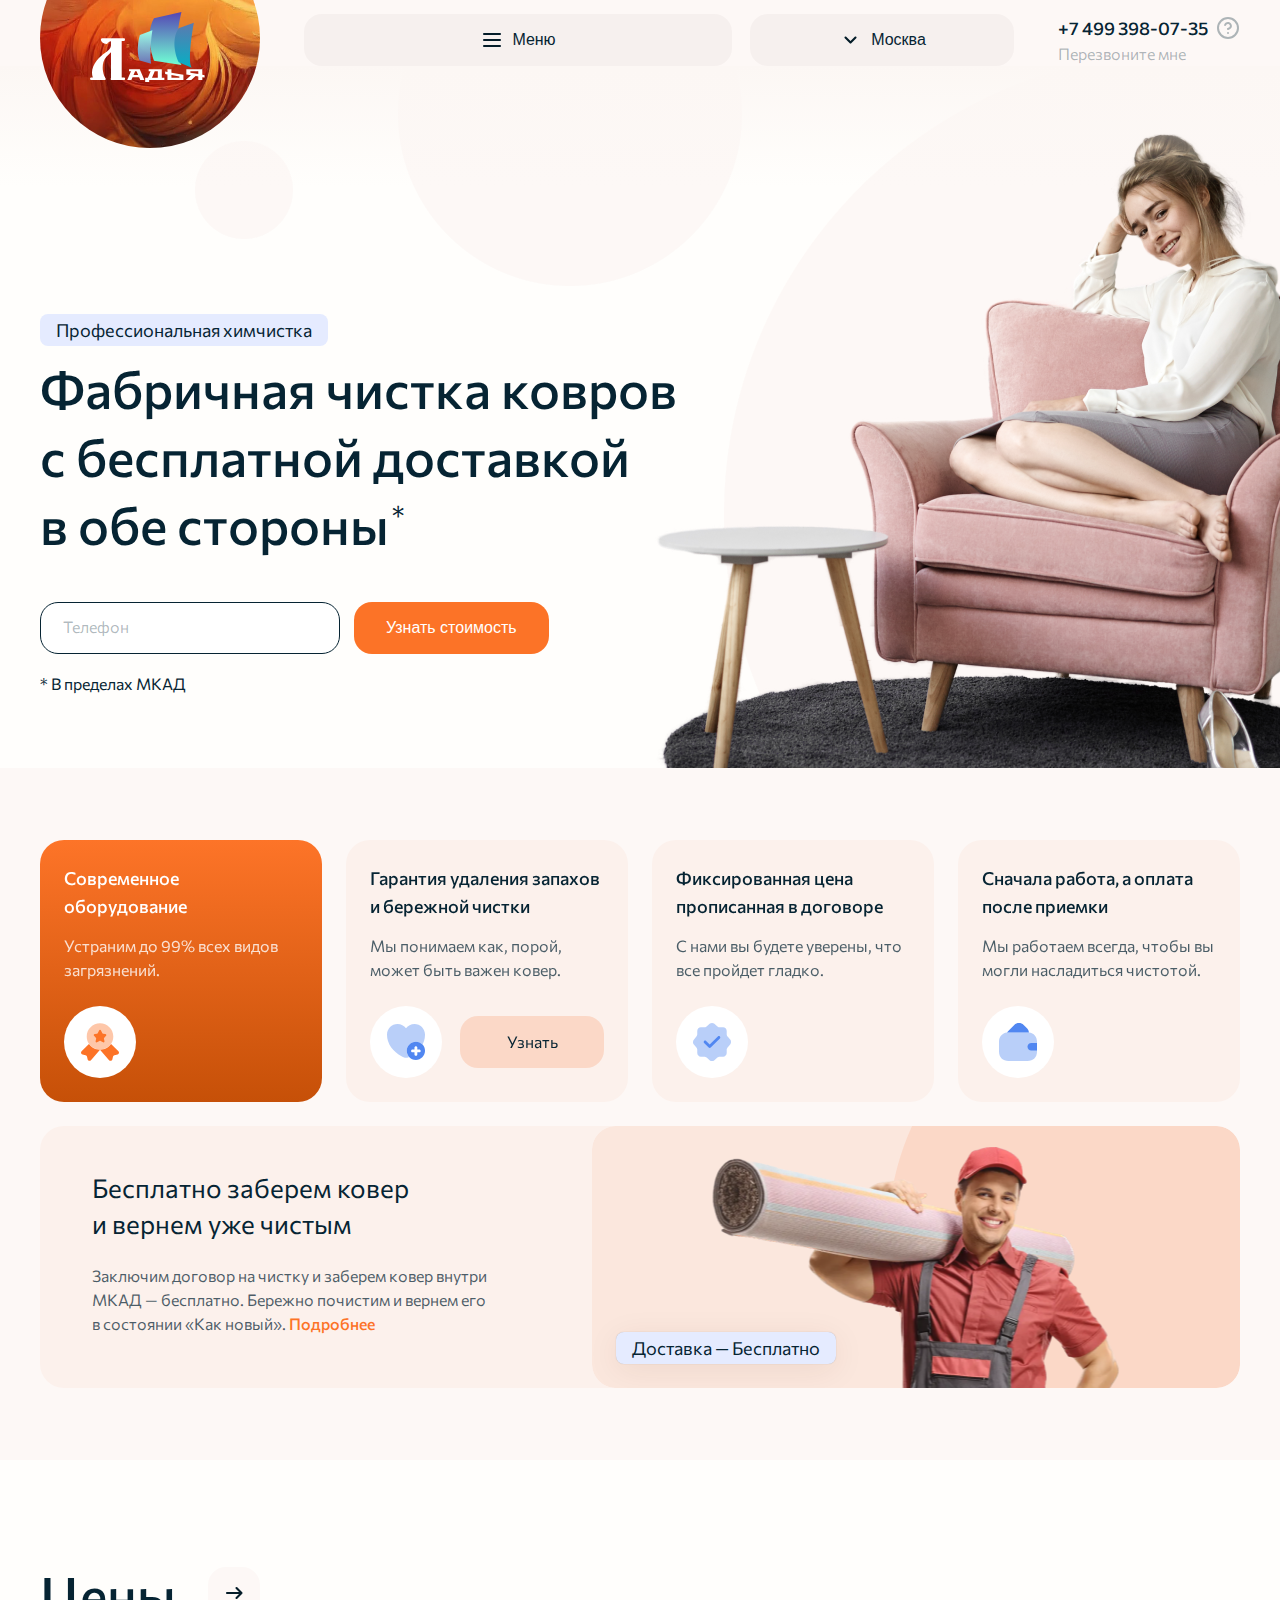
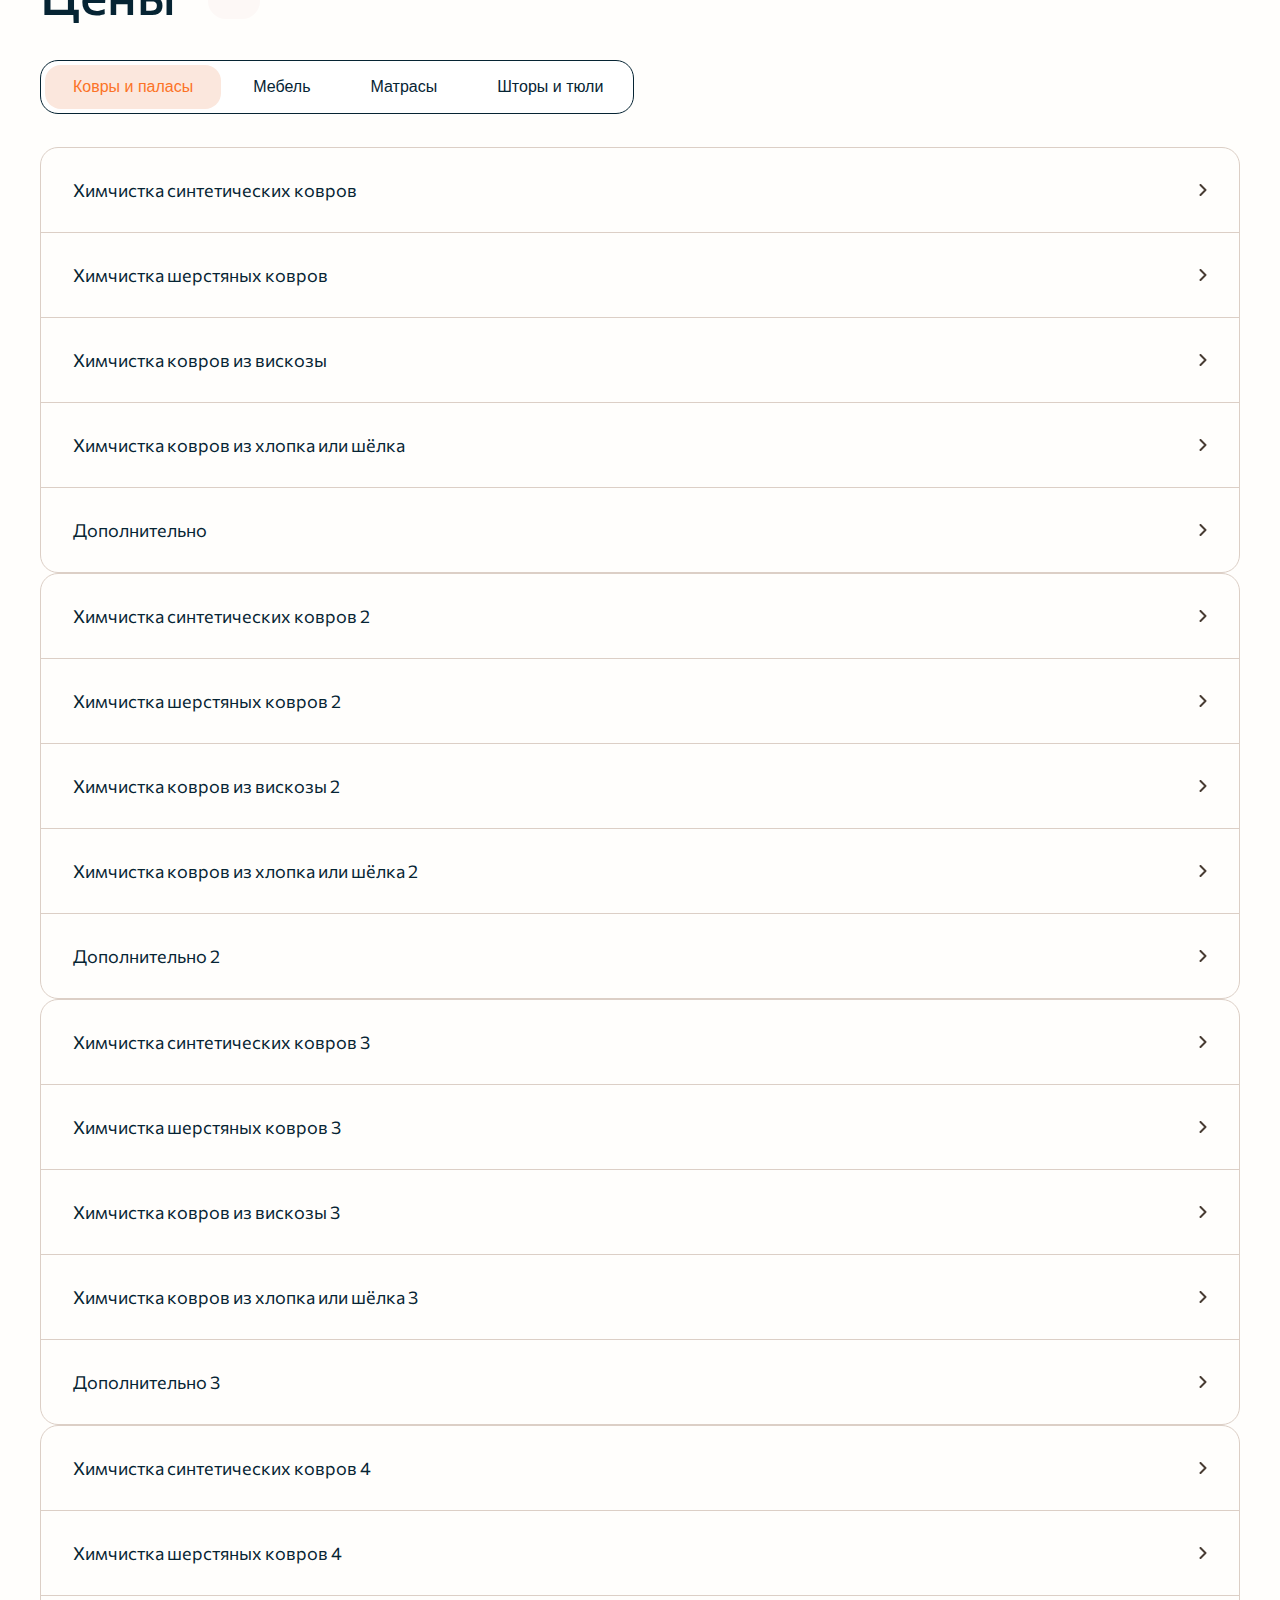
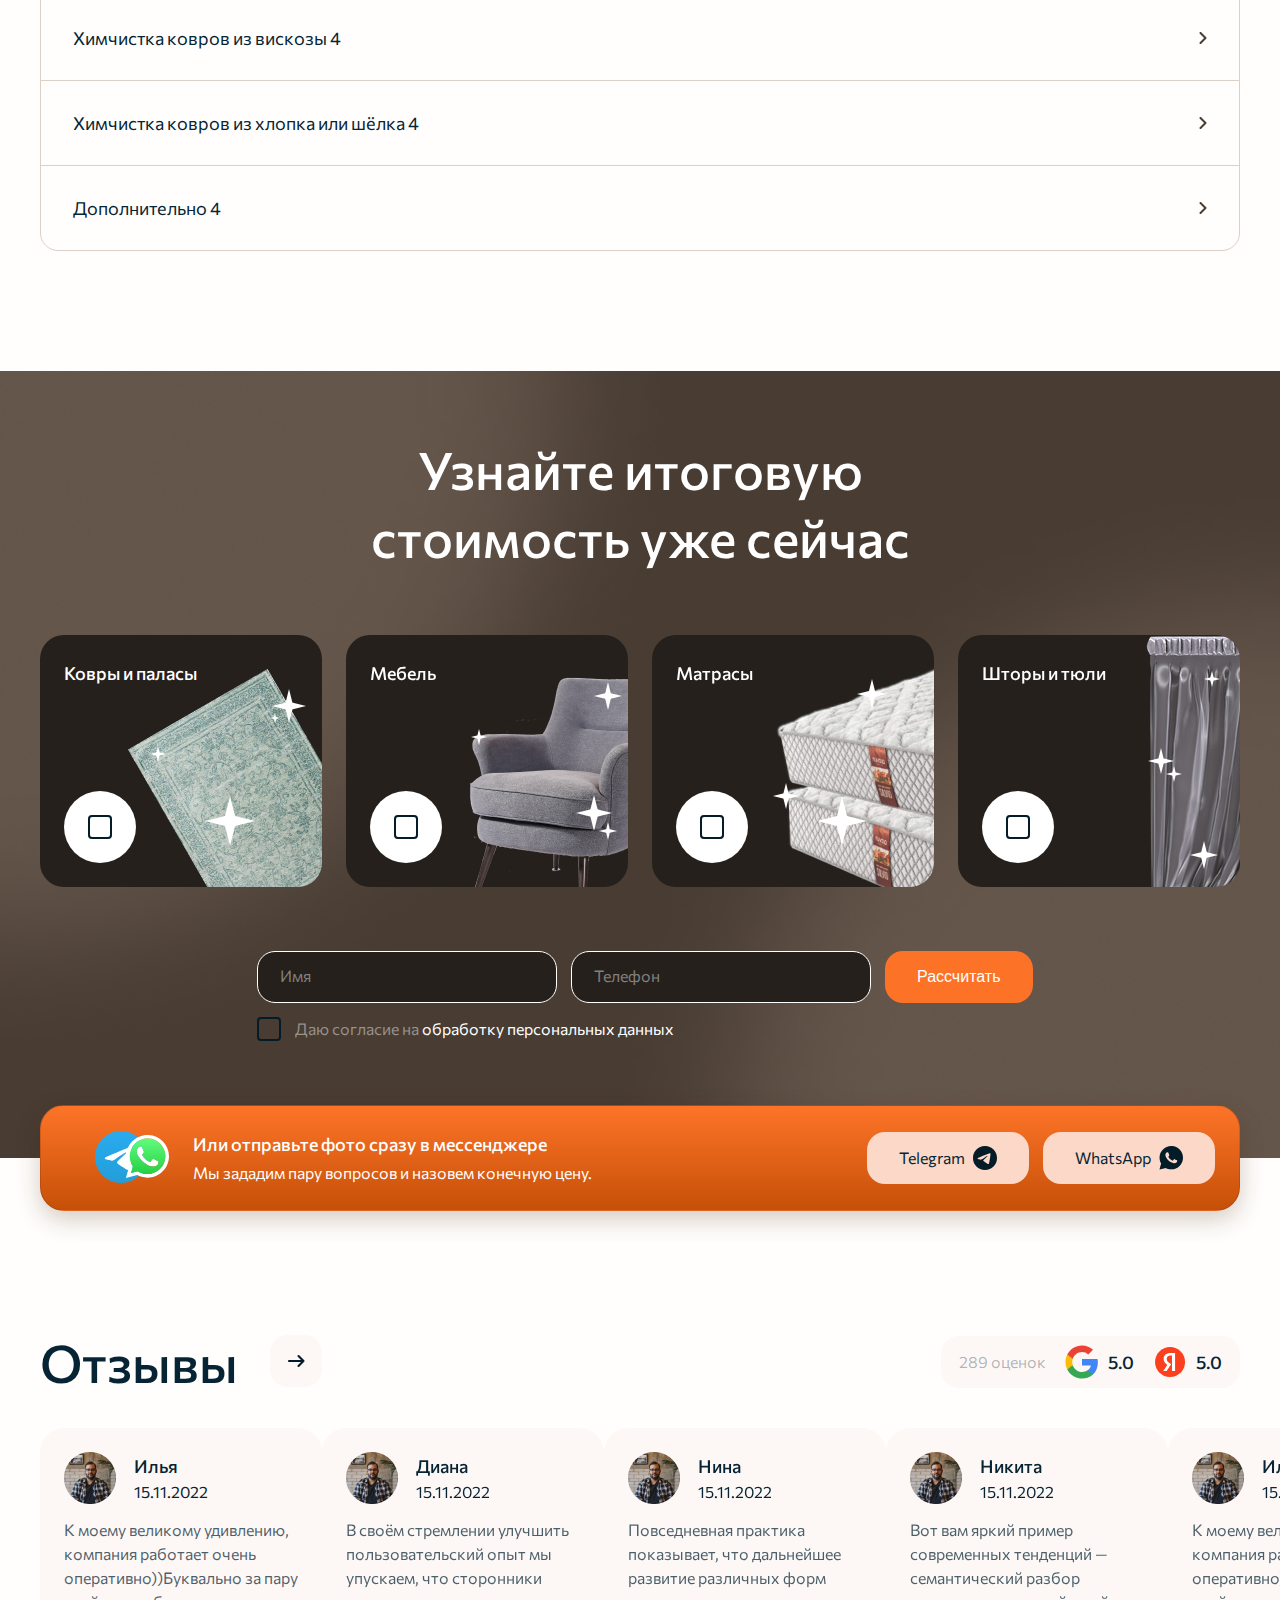
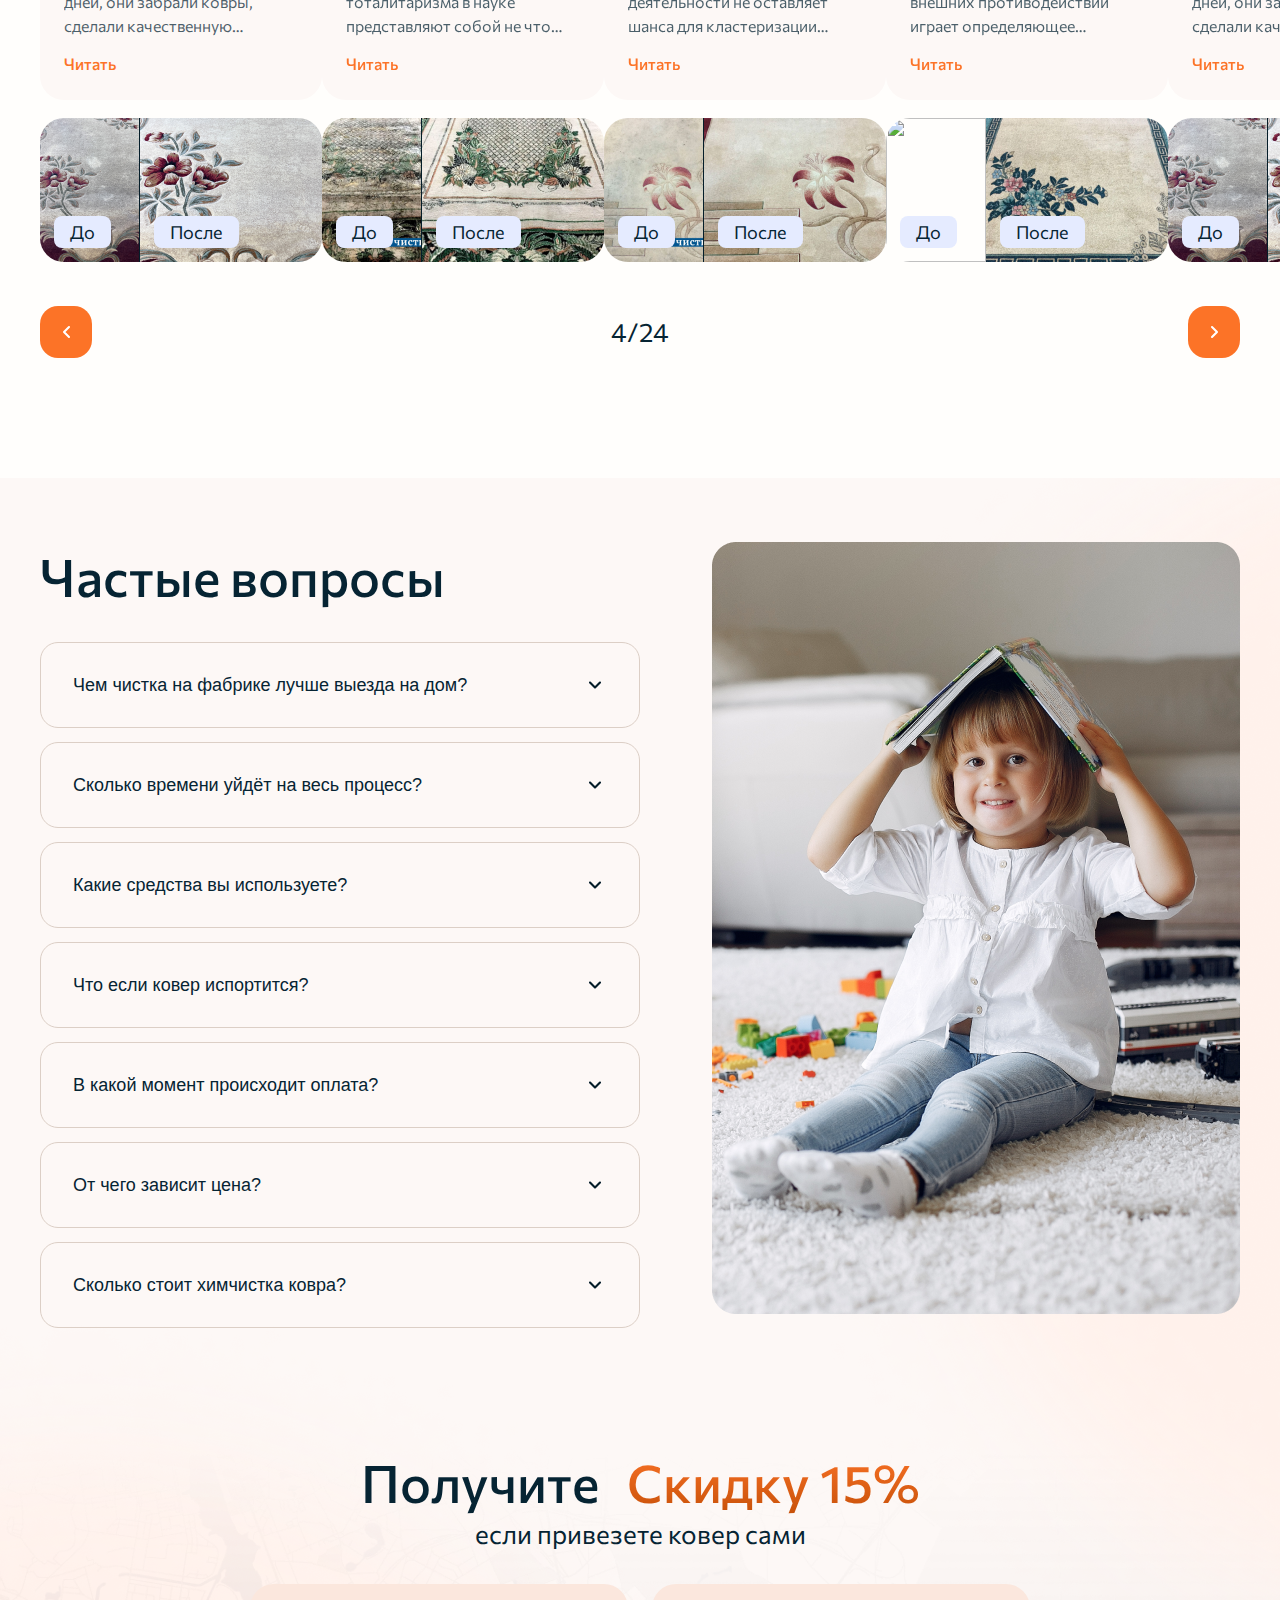
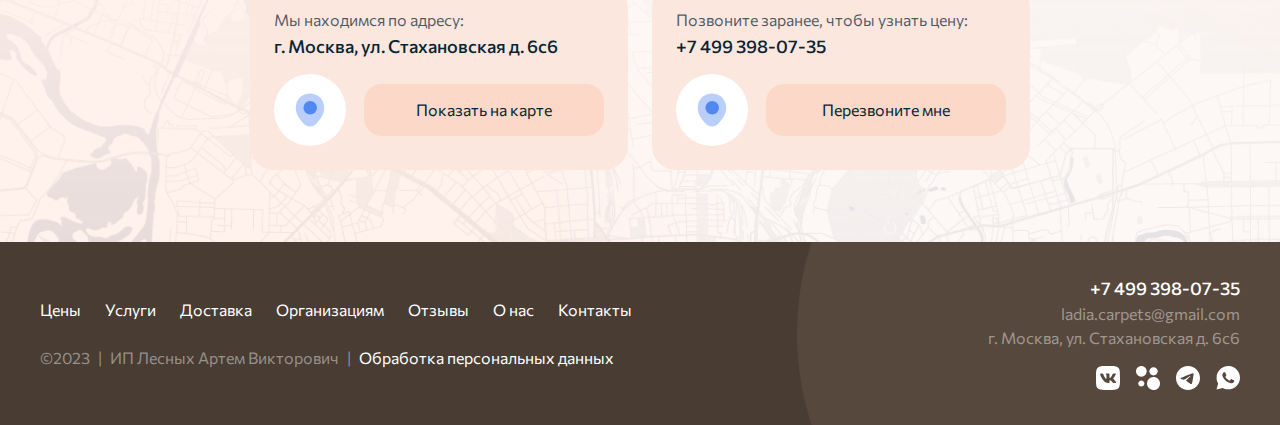
==== commit b7620936: "index ready" ====
--- a/index.html
+++ b/index.html
@@ -258,6 +258,7 @@
                     <div class="main-text">* В пределах МКАД</div>
                 </form>
                 <img src="./images/index_home_bg.png" class="bg" alt="">
+                <img src="./images/index_home_media_bg.png" class="bg media" alt="">
             </div>
         </section>
         <!-- Home end -->
@@ -309,6 +310,8 @@
                     </div>
                 </div>
 
+                <div class="home_card_pagination"></div>
+
                 <div class="home_card_bottom">
                     <div class="card_left">
                         <h2 class="sec_title">Бесплатно заберем ковер и вернем уже чистым</h2>
@@ -587,6 +590,8 @@
                         </div>
                     </div>
 
+                    <div class="catalog_card__paginate"></div>
+
                     <div class="inputs">
                         <div class="input-dark">
                             <label>Имя</label>
@@ -639,28 +644,50 @@
         <section class="comment">
             <div class="main_container">
                 <div class="comment_head">
-                    <h2 class="main_title">Отзывы</h2>
-                    <a href="#">
-                        <img src="./images/icons/chevron_right.svg" alt="">
-                    </a>
+                    <div class="comment_head_in">
+                        <h2 class="main_title">Отзывы</h2>
+                        <a href="#">
+                            <img src="./images/icons/chevron_right.svg" alt="">
+                        </a>
+                    </div>
+
+                    <div class="network">
+                        <div class="rating">289 оценок</div>
+                        <div class="network_item">
+                            <img src="./images/icons/google_origin.svg" alt="">
+                            <span>5.0</span>
+                        </div>
+                        <div class="network_item">
+                            <img src="./images/icons/yandex_origin.svg" alt="">
+                            <span>5.0</span>
+                        </div>
+                    </div>
                 </div>
 
                 <div class="swiper comment_card">
                     <div class="swiper-wrapper">
                         <div class="swiper-slide">
-                            <div class="card_item">
-                                <div class="card_item__head_wrapper">
-                                    <div class="card_item__head">
+                            <div class="comment_card_item">
+                                <div class="comment_card_item__head_wrapper">
+                                    <div class="comment_card_item__head">
                                         <img src="./images/user_avatar.png" alt="">
                                         <div class="data">
                                             <div class="user_name">Илья</div>
                                             <div class="date">15.11.2022</div>
                                         </div>
+                                        <button class="close_modal btn_orange-light">
+                                            <svg xmlns="http://www.w3.org/2000/svg" width="24" height="24" viewBox="0 0 24 24" fill="none">
+                                                <path d="M8 16L15.8571 8" stroke="#062433" stroke-width="2" stroke-linecap="round" stroke-linejoin="round"/>
+                                                <path d="M8 16L15.8571 8" stroke="black" stroke-opacity="0.2" stroke-width="2" stroke-linecap="round" stroke-linejoin="round"/>
+                                                <path d="M7.92773 8.07143L15.9277 15.9286" stroke="#062433" stroke-width="2" stroke-linecap="round" stroke-linejoin="round"/>
+                                                <path d="M7.92773 8.07143L15.9277 15.9286" stroke="black" stroke-opacity="0.2" stroke-width="2" stroke-linecap="round" stroke-linejoin="round"/>
+                                            </svg>
+                                        </button>
                                     </div>
                                     <p>К моему великому удивлению, компания работает очень оперативно))Буквально за пару дней, они забрали ковры, сделали качественную химчистку и привезли их и все это за весьма приемлимую цену!</p>
                                     <a href="#" class="more">Читать</a>
                                 </div>
-                                <div class="card_item__foot">
+                                <div class="comment_card_item__foot">
                                     <div class="before">
                                         <img src="./images/comment_card_1_1.png" alt="">
                                         <div class="alert-info">До</div>
@@ -673,19 +700,27 @@
                             </div>
                         </div>
                         <div class="swiper-slide">
-                            <div class="card_item">
-                                <div class="card_item__head_wrapper">
-                                    <div class="card_item__head">
+                            <div class="comment_card_item">
+                                <div class="comment_card_item__head_wrapper">
+                                    <div class="comment_card_item__head">
                                         <img src="./images/user_avatar.png" alt="">
                                         <div class="data">
                                             <div class="user_name">Диана</div>
                                             <div class="date">15.11.2022</div>
                                         </div>
+                                        <button class="close_modal btn_orange-light">
+                                            <svg xmlns="http://www.w3.org/2000/svg" width="24" height="24" viewBox="0 0 24 24" fill="none">
+                                                <path d="M8 16L15.8571 8" stroke="#062433" stroke-width="2" stroke-linecap="round" stroke-linejoin="round"/>
+                                                <path d="M8 16L15.8571 8" stroke="black" stroke-opacity="0.2" stroke-width="2" stroke-linecap="round" stroke-linejoin="round"/>
+                                                <path d="M7.92773 8.07143L15.9277 15.9286" stroke="#062433" stroke-width="2" stroke-linecap="round" stroke-linejoin="round"/>
+                                                <path d="M7.92773 8.07143L15.9277 15.9286" stroke="black" stroke-opacity="0.2" stroke-width="2" stroke-linecap="round" stroke-linejoin="round"/>
+                                            </svg>
+                                        </button>
                                     </div>
                                     <p>В своём стремлении улучшить пользовательский опыт мы упускаем, что сторонники тоталитаризма в науке представляют собой не что иное, как квинтэссенцию победы маркетинга над разумом и должны быть превращены в посмешище, хотя само их существование приносит несомненную пользу обществу.</p>
                                     <a href="#" class="more">Читать</a>
                                 </div>
-                                <div class="card_item__foot">
+                                <div class="comment_card_item__foot">
                                     <div class="before">
                                         <img src="./images/comment_card_2_1.png" alt="">
                                         <div class="alert-info">До</div>
@@ -698,19 +733,27 @@
                             </div>
                         </div>
                         <div class="swiper-slide">
-                            <div class="card_item">
-                                <div class="card_item__head_wrapper">
-                                    <div class="card_item__head">
+                            <div class="comment_card_item">
+                                <div class="comment_card_item__head_wrapper">
+                                    <div class="comment_card_item__head">
                                         <img src="./images/user_avatar.png" alt="">
                                         <div class="data">
                                             <div class="user_name">Нина</div>
                                             <div class="date">15.11.2022</div>
                                         </div>
+                                        <button class="close_modal btn_orange-light">
+                                            <svg xmlns="http://www.w3.org/2000/svg" width="24" height="24" viewBox="0 0 24 24" fill="none">
+                                                <path d="M8 16L15.8571 8" stroke="#062433" stroke-width="2" stroke-linecap="round" stroke-linejoin="round"/>
+                                                <path d="M8 16L15.8571 8" stroke="black" stroke-opacity="0.2" stroke-width="2" stroke-linecap="round" stroke-linejoin="round"/>
+                                                <path d="M7.92773 8.07143L15.9277 15.9286" stroke="#062433" stroke-width="2" stroke-linecap="round" stroke-linejoin="round"/>
+                                                <path d="M7.92773 8.07143L15.9277 15.9286" stroke="black" stroke-opacity="0.2" stroke-width="2" stroke-linecap="round" stroke-linejoin="round"/>
+                                            </svg>
+                                        </button>
                                     </div>
                                     <p>Повседневная практика показывает, что дальнейшее развитие различных форм деятельности не оставляет шанса для кластеризации усилий.</p>
                                     <a href="#" class="more">Читать</a>
                                 </div>
-                                <div class="card_item__foot">
+                                <div class="comment_card_item__foot">
                                     <div class="before">
                                         <img src="./images/comment_card_3_1.png" alt="">
                                         <div class="alert-info">До</div>
@@ -723,19 +766,27 @@
                             </div>
                         </div>
                         <div class="swiper-slide">
-                            <div class="card_item">
-                                <div class="card_item__head_wrapper">
-                                    <div class="card_item__head">
+                            <div class="comment_card_item">
+                                <div class="comment_card_item__head_wrapper">
+                                    <div class="comment_card_item__head">
                                         <img src="./images/user_avatar.png" alt="">
                                         <div class="data">
                                             <div class="user_name">Никита</div>
                                             <div class="date">15.11.2022</div>
                                         </div>
+                                        <button class="close_modal btn_orange-light">
+                                            <svg xmlns="http://www.w3.org/2000/svg" width="24" height="24" viewBox="0 0 24 24" fill="none">
+                                                <path d="M8 16L15.8571 8" stroke="#062433" stroke-width="2" stroke-linecap="round" stroke-linejoin="round"/>
+                                                <path d="M8 16L15.8571 8" stroke="black" stroke-opacity="0.2" stroke-width="2" stroke-linecap="round" stroke-linejoin="round"/>
+                                                <path d="M7.92773 8.07143L15.9277 15.9286" stroke="#062433" stroke-width="2" stroke-linecap="round" stroke-linejoin="round"/>
+                                                <path d="M7.92773 8.07143L15.9277 15.9286" stroke="black" stroke-opacity="0.2" stroke-width="2" stroke-linecap="round" stroke-linejoin="round"/>
+                                            </svg>
+                                        </button>
                                     </div>
                                     <p>Вот вам яркий пример современных тенденций — семантический разбор внешних противодействий играет определяющее значение для новых предложений.</p>
                                     <a href="#" class="more">Читать</a>
                                 </div>
-                                <div class="card_item__foot">
+                                <div class="comment_card_item__foot">
                                     <div class="before">
                                         <img src="./images/comment_card_4_1.png" alt="">
                                         <div class="alert-info">До</div>
@@ -748,19 +799,27 @@
                             </div>
                         </div>
                         <div class="swiper-slide">
-                            <div class="card_item">
-                                <div class="card_item__head_wrapper">
-                                    <div class="card_item__head">
+                            <div class="comment_card_item">
+                                <div class="comment_card_item__head_wrapper">
+                                    <div class="comment_card_item__head">
                                         <img src="./images/user_avatar.png" alt="">
                                         <div class="data">
                                             <div class="user_name">Илья</div>
                                             <div class="date">15.11.2022</div>
                                         </div>
+                                        <button class="close_modal btn_orange-light">
+                                            <svg xmlns="http://www.w3.org/2000/svg" width="24" height="24" viewBox="0 0 24 24" fill="none">
+                                                <path d="M8 16L15.8571 8" stroke="#062433" stroke-width="2" stroke-linecap="round" stroke-linejoin="round"/>
+                                                <path d="M8 16L15.8571 8" stroke="black" stroke-opacity="0.2" stroke-width="2" stroke-linecap="round" stroke-linejoin="round"/>
+                                                <path d="M7.92773 8.07143L15.9277 15.9286" stroke="#062433" stroke-width="2" stroke-linecap="round" stroke-linejoin="round"/>
+                                                <path d="M7.92773 8.07143L15.9277 15.9286" stroke="black" stroke-opacity="0.2" stroke-width="2" stroke-linecap="round" stroke-linejoin="round"/>
+                                            </svg>
+                                        </button>
                                     </div>
                                     <p>К моему великому удивлению, компания работает очень оперативно))Буквально за пару дней, они забрали ковры, сделали качественную химчистку и привезли их и все это за весьма приемлимую цену!</p>
                                     <a href="#" class="more">Читать</a>
                                 </div>
-                                <div class="card_item__foot">
+                                <div class="comment_card_item__foot">
                                     <div class="before">
                                         <img src="./images/comment_card_1_1.png" alt="">
                                         <div class="alert-info">До</div>
@@ -773,19 +832,27 @@
                             </div>
                         </div>
                         <div class="swiper-slide">
-                            <div class="card_item">
-                                <div class="card_item__head_wrapper">
-                                    <div class="card_item__head">
+                            <div class="comment_card_item">
+                                <div class="comment_card_item__head_wrapper">
+                                    <div class="comment_card_item__head">
                                         <img src="./images/user_avatar.png" alt="">
                                         <div class="data">
                                             <div class="user_name">Диана</div>
                                             <div class="date">15.11.2022</div>
                                         </div>
+                                        <button class="close_modal btn_orange-light">
+                                            <svg xmlns="http://www.w3.org/2000/svg" width="24" height="24" viewBox="0 0 24 24" fill="none">
+                                                <path d="M8 16L15.8571 8" stroke="#062433" stroke-width="2" stroke-linecap="round" stroke-linejoin="round"/>
+                                                <path d="M8 16L15.8571 8" stroke="black" stroke-opacity="0.2" stroke-width="2" stroke-linecap="round" stroke-linejoin="round"/>
+                                                <path d="M7.92773 8.07143L15.9277 15.9286" stroke="#062433" stroke-width="2" stroke-linecap="round" stroke-linejoin="round"/>
+                                                <path d="M7.92773 8.07143L15.9277 15.9286" stroke="black" stroke-opacity="0.2" stroke-width="2" stroke-linecap="round" stroke-linejoin="round"/>
+                                            </svg>
+                                        </button>
                                     </div>
                                     <p>В своём стремлении улучшить пользовательский опыт мы упускаем, что сторонники тоталитаризма в науке представляют собой не что иное, как квинтэссенцию победы маркетинга над разумом и должны быть превращены в посмешище, хотя само их существование приносит несомненную пользу обществу.</p>
                                     <a href="#" class="more">Читать</a>
                                 </div>
-                                <div class="card_item__foot">
+                                <div class="comment_card_item__foot">
                                     <div class="before">
                                         <img src="./images/comment_card_2_1.png" alt="">
                                         <div class="alert-info">До</div>
@@ -798,9 +865,9 @@
                             </div>
                         </div>
                         <div class="swiper-slide">
-                            <div class="card_item">
-                                <div class="card_item__head_wrapper">
-                                    <div class="card_item__head">
+                            <div class="comment_card_item">
+                                <div class="comment_card_item__head_wrapper">
+                                    <div class="comment_card_item__head">
                                         <img src="./images/user_avatar.png" alt="">
                                         <div class="data">
                                             <div class="user_name">Нина</div>
@@ -810,7 +877,7 @@
                                     <p>Повседневная практика показывает, что дальнейшее развитие различных форм деятельности не оставляет шанса для кластеризации усилий.</p>
                                     <a href="#" class="more">Читать</a>
                                 </div>
-                                <div class="card_item__foot">
+                                <div class="comment_card_item__foot">
                                     <div class="before">
                                         <img src="./images/comment_card_3_1.png" alt="">
                                         <div class="alert-info">До</div>
@@ -823,19 +890,20 @@
                             </div>
                         </div>
                         <div class="swiper-slide">
-                            <div class="card_item">
-                                <div class="card_item__head_wrapper">
-                                    <div class="card_item__head">
+                            <div class="comment_card_item">
+                                <div class="comment_card_item__head_wrapper">
+                                    <div class="comment_card_item__head">
                                         <img src="./images/user_avatar.png" alt="">
                                         <div class="data">
                                             <div class="user_name">Никита</div>
                                             <div class="date">15.11.2022</div>
                                         </div>
+
                                     </div>
                                     <p>Вот вам яркий пример современных тенденций — семантический разбор внешних противодействий играет определяющее значение для новых предложений.</p>
                                     <a href="#" class="more">Читать</a>
                                 </div>
-                                <div class="card_item__foot">
+                                <div class="comment_card_item__foot">
                                     <div class="before">
                                         <img src="./images/comment_card_4_1.png" alt="">
                                         <div class="alert-info">До</div>
@@ -1132,6 +1200,13 @@
         <!-- list content background -->
         <div class="list_content_bg"></div>
 
+        <!-- Comment Card Modal -->
+        <div class="card_modal">
+            <div class="card_modal_bg"></div>
+            <div class="card_modal_content"></div>
+        </div>
+        <!-- Comment Card Modal end -->
+
         <!-- jquery -->
         <script src="https://cdnjs.cloudflare.com/ajax/libs/jquery/3.7.1/jquery.min.js" integrity="sha512-v2CJ7UaYy4JwqLDIrZUI/4hqeoQieOmAZNXBeQyjo21dadnwR+8ZaIJVT8EE2iyI61OV8e6M8PP2/4hpQINQ/g==" crossorigin="anonymous" referrerpolicy="no-referrer"></script>
         <!-- jquery -->
--- a/css/style.css
+++ b/css/style.css
@@ -239,13 +239,21 @@
 
 .tab_head {
   margin-bottom: 32px;
+  overflow-x: scroll;
+  padding: 0 16px 1px;
+  width: calc(100% + 32px);
+  transform: translateX(-16px);
+}
+.tab_head::-webkit-scrollbar {
+  display: none;
 }
 .tab_head_in {
   border-radius: 18px;
   border: 1px solid var(--Black-Black-Primary, #062433);
   background: var(--White-White-Primary, #FFF);
-  width: 603px;
-  display: flex;
+  width: 594px;
+  display: flex;
+  justify-content: space-between;
   gap: 4px;
   padding: 4px;
 }
@@ -253,6 +261,7 @@
   border-radius: 16px;
   padding: 10px 28px;
   font-weight: 500;
+  white-space: nowrap;
 }
 .tab_head_in button.active {
   background: #FBE7DD;
@@ -304,6 +313,7 @@
   font-size: 18px;
   font-weight: 400;
   line-height: 28px;
+  text-align: left;
 }
 .accordion_head span.icon {
   width: 24px;
@@ -354,6 +364,98 @@
   display: block;
 }
 
+.comment_card_item {
+  cursor: pointer;
+}
+.comment_card_item__head_wrapper {
+  border-radius: 24px;
+  background: #FDF8F6;
+  padding: 24px;
+}
+.comment_card_item__head {
+  margin-bottom: 14px;
+  display: flex;
+  align-items: center;
+  gap: 18px;
+  position: relative;
+}
+.comment_card_item__head .user_name {
+  color: #062433;
+  font-size: 18px;
+  font-weight: 500;
+  line-height: 28px;
+}
+.comment_card_item__head .date {
+  color: #062433;
+  font-size: 16px;
+  font-weight: 400;
+  line-height: 24px;
+}
+.comment_card_item__head .close_modal {
+  display: none;
+  position: absolute;
+  padding: 0;
+  width: 52px;
+  height: 52px;
+  align-items: center;
+  justify-content: center;
+  right: 0;
+  top: 50%;
+  transform: translateY(-50%);
+}
+.comment_card_item p {
+  color: rgba(6, 36, 51, 0.72);
+  font-size: 16px;
+  font-weight: 400;
+  line-height: 24px;
+  margin-bottom: 14px;
+  overflow: hidden;
+  text-overflow: ellipsis;
+  display: -webkit-box;
+  -webkit-line-clamp: 5;
+  -webkit-box-orient: vertical;
+}
+.comment_card_item .more {
+  color: #FC7327;
+  font-size: 16px;
+  font-weight: 500;
+  line-height: 24px;
+}
+.comment_card_item__foot {
+  display: flex;
+  margin-top: 18px;
+  border-radius: 24px;
+  overflow: hidden;
+}
+.comment_card_item__foot img {
+  position: absolute;
+  width: 100%;
+  height: 100%;
+  -o-object-fit: cover;
+     object-fit: cover;
+  left: 0;
+  top: 0;
+}
+.comment_card_item__foot .alert-info {
+  position: relative;
+}
+.comment_card_item__foot .before {
+  position: relative;
+  width: 100px;
+  height: 144px;
+  display: flex;
+  align-items: flex-end;
+  padding: 14px;
+}
+.comment_card_item__foot .after {
+  position: relative;
+  width: 182px;
+  height: 144px;
+  display: flex;
+  align-items: flex-end;
+  padding: 14px;
+}
+
 .wrapper {
   width: 100%;
   overflow: hidden;
@@ -387,6 +489,9 @@
   top: 102px;
   z-index: -1;
 }
+#home .bg.media {
+  display: none;
+}
 #home .alert-info {
   margin-bottom: 8px;
 }
@@ -405,6 +510,9 @@
   align-items: center;
   gap: 14px;
   margin-bottom: 18px;
+}
+#home .get_price__fields input {
+  width: 300px;
 }
 
 .home_card {
@@ -451,6 +559,9 @@
 }
 .home_card_top .cards_item_pink .main-text {
   color: var(--White-White-Secondary, rgba(255, 255, 255, 0.8));
+}
+.home_card .home_card_pagination {
+  display: none;
 }
 .home_card_bottom {
   display: flex;
@@ -486,6 +597,7 @@
   padding: 24px;
   display: flex;
   align-items: flex-end;
+  overflow: hidden;
 }
 .home_card_bottom .card_right img {
   position: absolute;
@@ -498,7 +610,7 @@
   box-shadow: 0px 6px 32px 0px rgba(76, 35, 11, 0.08), 0px 0px 1px 0px rgba(0, 0, 0, 0.24);
 }
 
-@media only screen and (min-width: 768px) {
+@media only screen and (min-width: 1250px) {
   .home_card .swiper-wrapper {
     display: flex;
     gap: 24px;
@@ -523,7 +635,7 @@
 }
 .final_price .main_container {
   position: relative;
-  padding: 64px 0 114px;
+  padding: 64px 16px 114px;
 }
 .final_price .main_title {
   color: #fff;
@@ -557,6 +669,7 @@
   font-size: 18px;
   font-weight: 500;
   line-height: 28px;
+  position: relative;
 }
 .final_price .catalog_card__item input[type=checkbox] {
   display: none;
@@ -569,6 +682,7 @@
   justify-content: center;
   background: #fff;
   border-radius: 50%;
+  position: relative;
 }
 .final_price .catalog_card__item .icon img:last-child {
   display: none;
@@ -609,7 +723,7 @@
   border: 1px solid rgba(0, 0, 0, 0.12);
   background: linear-gradient(180deg, #FD7428 0%, #C65008 100%);
   box-shadow: 0px 8px 24px 0px rgba(76, 35, 11, 0.24);
-  width: 100%;
+  width: calc(100% - 32px);
   transform: translateY(50%);
   padding: 24px 24px 24px 54px;
   display: flex;
@@ -660,85 +774,44 @@
   align-items: center;
   gap: 32px;
   margin-bottom: 32px;
-}
-.comment_card {
-  overflow: visible;
-}
-.comment_card .swiper-slide {
-  width: 282px;
-}
-.comment_card .card_item__head_wrapper {
-  border-radius: 24px;
+  justify-content: space-between;
+}
+.comment_head_in {
+  display: flex;
+  align-items: center;
+  justify-content: center;
+  gap: 32px;
+}
+.comment .network {
+  display: flex;
+  align-items: center;
+  border-radius: 18px;
   background: #FDF8F6;
-  padding: 24px;
-}
-.comment_card .card_item__head {
-  margin-bottom: 14px;
-  display: flex;
-  align-items: center;
+  padding: 8px 18px;
   gap: 18px;
 }
-.comment_card .card_item__head .user_name {
+.comment .network .rating {
+  color: rgba(6, 36, 51, 0.32);
+  font-size: 16px;
+  font-weight: 400;
+  line-height: 24px;
+}
+.comment .network_item {
+  display: flex;
+  align-items: center;
+  gap: 8px;
+}
+.comment .network_item span {
   color: #062433;
   font-size: 18px;
   font-weight: 500;
   line-height: 28px;
 }
-.comment_card .card_item__head .date {
-  color: #062433;
-  font-size: 16px;
-  font-weight: 400;
-  line-height: 24px;
-}
-.comment_card .card_item p {
-  color: rgba(6, 36, 51, 0.72);
-  font-size: 16px;
-  font-weight: 400;
-  line-height: 24px;
-  margin-bottom: 14px;
-  overflow: hidden;
-  text-overflow: ellipsis;
-  display: -webkit-box;
-  -webkit-line-clamp: 5;
-  -webkit-box-orient: vertical;
-}
-.comment_card .card_item .more {
-  color: #FC7327;
-  font-size: 16px;
-  font-weight: 500;
-  line-height: 24px;
-}
-.comment_card .card_item__foot {
-  display: flex;
-  margin-top: 18px;
-}
-.comment_card .card_item__foot img {
-  position: absolute;
-  width: 100%;
-  height: 100%;
-  -o-object-fit: cover;
-     object-fit: cover;
-  left: 0;
-  top: 0;
-}
-.comment_card .card_item__foot .alert-info {
-  position: relative;
-}
-.comment_card .card_item__foot .before {
-  position: relative;
-  width: 100px;
-  height: 144px;
-  display: flex;
-  align-items: flex-end;
-  padding: 14px;
-}
-.comment_card .card_item__foot .after {
-  position: relative;
-  width: 182px;
-  height: 144px;
-  display: flex;
-  align-items: flex-end;
-  padding: 14px;
+.comment_card {
+  overflow: visible;
+}
+.comment_card .swiper-slide {
+  width: 282px;
 }
 .comment_card_paginate {
   display: flex;
@@ -783,6 +856,66 @@
   display: flex;
   align-items: center;
   justify-content: center;
+}
+
+.card_modal {
+  position: fixed;
+  top: 0;
+  left: 0;
+  width: 100%;
+  height: 100%;
+  z-index: 3;
+  display: none;
+  align-items: center;
+  justify-content: center;
+}
+.card_modal_bg {
+  background: rgba(72, 60, 51, 0.72);
+  position: absolute;
+  top: 0;
+  left: 0;
+  width: 100%;
+  height: 100%;
+}
+.card_modal_content {
+  position: relative;
+}
+.card_modal .comment_card_item {
+  width: 836px;
+}
+.card_modal .comment_card_item__head_wrapper {
+  padding: 32px;
+}
+.card_modal .comment_card_item__head {
+  margin-bottom: 24px;
+}
+.card_modal .comment_card_item__head .close_modal {
+  display: flex;
+}
+.card_modal .comment_card_item p {
+  margin-bottom: 0;
+  color: #062433;
+  font-size: 18px;
+  font-weight: 400;
+  line-height: 28px;
+  overflow: visible;
+  text-overflow: none;
+  display: block;
+}
+.card_modal .comment_card_item a {
+  display: none;
+}
+.card_modal .comment_card_item__foot .before {
+  height: 370px;
+  width: 323px;
+}
+.card_modal .comment_card_item__foot .after {
+  height: 370px;
+  width: calc(100% - 323px);
+}
+
+.card_modal.active {
+  display: flex;
 }
 
 .faq_discount_wrapper {
@@ -1939,12 +2072,68 @@
     line-height: 24px;
   }
 }
+@media only screen and (max-width: 1250px) {
+  .home_card_top .cards {
+    overflow: visible;
+  }
+  .home_card_top .swiper-slide {
+    width: 264px;
+  }
+  .home_card_top .cards_item h3 {
+    font-size: 16px;
+    line-height: 24px;
+  }
+  .home_card_top .cards_item .main-text {
+    font-size: 14px;
+    line-height: 20px;
+  }
+  .home_card_top .cards_item_pink .main-text {
+    min-height: 64px;
+  }
+  .home_card .home_card_pagination {
+    display: block;
+    height: 2px;
+    background: rgba(72, 60, 51, 0.04);
+    margin-bottom: 24px;
+  }
+}
 @media only screen and (max-width: 1200px) {
   .contact .main_container {
     gap: 30px;
   }
 }
+@media only screen and (min-height: 900px) and (max-width: 992px) {
+  .card_modal_content {
+    display: flex;
+    align-items: center;
+  }
+}
 @media only screen and (max-width: 992px) {
+  .alert-info {
+    font-size: 16px;
+    line-height: 24px;
+  }
+  .main-text {
+    font-size: 14px;
+    line-height: 20px;
+  }
+  .sec_title {
+    font-size: 18px;
+    line-height: 28px;
+  }
+  .accordion_head {
+    padding: 16px 20px;
+    gap: 10px;
+  }
+  .accordion_head span {
+    font-size: 16px;
+    line-height: 24px;
+  }
+  .accordion_body p {
+    font-size: 16px;
+    line-height: 24px;
+    padding: 0 24px 16px;
+  }
   .main_title {
     margin-top: 10px;
     font-size: 22px;
@@ -1968,6 +2157,127 @@
   }
   .breadcrumbs li a img {
     display: block;
+  }
+  #home .main_title span {
+    font-size: 22px;
+    font-weight: 500;
+    line-height: 32px;
+    transform: translate(0px, 0px);
+  }
+  .home_card_bottom {
+    flex-direction: column;
+  }
+  .home_card_bottom .card_left {
+    width: 100%;
+  }
+  .home_card_bottom .card_left .main-text {
+    max-width: 100%;
+  }
+  .home_card_bottom .card_left .main-text a {
+    font-style: 16px;
+    line-height: 24px;
+  }
+  .home_card_bottom .card_right {
+    width: 100%;
+  }
+  .final_price {
+    margin: 90px 0 224px;
+  }
+  .final_price .main_container {
+    padding: 44px 16px 170px;
+  }
+  .final_price .main_title {
+    margin-bottom: 44px;
+  }
+  .final_price .catalog_card {
+    overflow: visible;
+    margin-bottom: 24px;
+  }
+  .final_price .catalog_card .swiper-slide {
+    width: 200px;
+  }
+  .final_price .catalog_card__item {
+    height: 200px;
+  }
+  .final_price .catalog_card__item__main_img {
+    transform: scale(0.8) translate(50px, 50px);
+  }
+  .final_price .catalog_card__item:hover .catalog_card__item__main_img {
+    transform: scale(1) translate(50px, 50px);
+  }
+  .final_price .catalog_card__paginate {
+    margin-bottom: 24px;
+    height: 2px;
+    background: rgba(72, 60, 51, 0.04);
+  }
+  .final_price .inputs {
+    flex-direction: column;
+    margin: 0 0 14px;
+  }
+  .final_price .inputs .input-dark {
+    width: 100%;
+  }
+  .final_price .inputs .input-dark input {
+    width: 100%;
+  }
+  .final_price .checkbox_wrap {
+    margin: 0;
+  }
+  .final_price .connect {
+    flex-direction: column;
+    padding: 24px 20px 20px;
+    align-items: center;
+  }
+  .final_price .connect_left {
+    gap: 20px;
+    align-items: flex-start;
+  }
+  .final_price .connect_left .icon .whatsapp {
+    left: 4px;
+    top: 30px;
+  }
+  .final_price .connect_right {
+    margin-top: 32px;
+    flex-direction: column;
+    width: 100%;
+  }
+  .final_price .connect_right .btn_orange-light {
+    width: 100%;
+  }
+  .comment .main_title {
+    margin-top: 0;
+  }
+  .card_modal_content {
+    width: calc(100% - 32px);
+    overflow-y: scroll;
+    height: 100vh;
+    padding: 32px 0;
+  }
+  .card_modal .comment_card_item {
+    width: 100%;
+  }
+  .card_modal .comment_card_item__head {
+    margin-bottom: 14px;
+  }
+  .card_modal .comment_card_item__foot {
+    flex-direction: column;
+    gap: 14px;
+  }
+  .card_modal .comment_card_item__foot .before, .card_modal .comment_card_item__foot .after {
+    width: 100%;
+    height: 323px;
+    border-radius: 24px;
+    overflow: hidden;
+  }
+  .faq {
+    margin: 90px 0 0;
+    padding: 44px 0 90px;
+  }
+  .faq .main_title {
+    margin-top: 0;
+  }
+  .faq .faq_bg {
+    display: none;
   }
   .contact .main_container {
     margin-bottom: 90px;
@@ -2217,6 +2527,18 @@
   }
 }
 @media only screen and (max-width: 768px) {
+  .discount .main_title {
+    margin-top: 0;
+  }
+  .discount_bg {
+    background-position: left bottom;
+  }
+  .discount_cards {
+    flex-direction: column;
+    align-items: center;
+    gap: 14px;
+    padding-bottom: 52px;
+  }
   .services .services_cards {
     gap: 24px;
   }
@@ -2260,6 +2582,113 @@
   }
 }
 @media only screen and (max-width: 576px) {
+  .comment_card_item__head .user_name {
+    font-size: 16px;
+    line-height: 24px;
+  }
+  .comment_card_item__head .date {
+    font-size: 14px;
+    line-height: 20px;
+  }
+  .comment_card_item p {
+    font-size: 14px;
+    line-height: 20px;
+    -webkit-line-clamp: 6;
+  }
+  .tab_body .list_group a {
+    padding: 16px 20px;
+    gap: 10px;
+    font-size: 16px;
+    line-height: 24px;
+  }
+  #home .main_container {
+    padding-top: 124px;
+  }
+  #home .bg_1, #home .bg_2, #home .bg_3 {
+    display: none;
+  }
+  #home .bg {
+    display: none;
+    position: static;
+    width: calc(100% + 32px);
+    transform: translateX(-16px);
+    top: auto;
+    right: auto;
+  }
+  #home .bg.media {
+    display: block;
+  }
+  #home .main_title {
+    margin: 8px 0 28px;
+  }
+  #home .get_price__fields {
+    flex-direction: column;
+  }
+  #home .get_price__fields .input-light, #home .get_price__fields .input-dark {
+    width: 100%;
+  }
+  #home .get_price__fields .input-light input, #home .get_price__fields .input-dark input {
+    width: 100%;
+  }
+  #home .get_price__fields .btn_orange {
+    width: 100%;
+  }
+  .home_card {
+    margin: 0 0 90px;
+    padding: 52px 0;
+  }
+  .home_card_bottom .card_left {
+    padding: 24px 32px 32px;
+  }
+  .home_card_bottom .card_right {
+    height: 220px;
+    background: #FBD8C7;
+  }
+  .home_card_bottom .card_right img {
+    bottom: -31px;
+    left: 45%;
+  }
+  .home_price__head {
+    justify-content: space-between;
+  }
+  .comment_head {
+    flex-direction: column;
+    gap: 14px;
+    margin-bottom: 24px;
+  }
+  .comment_head_in {
+    width: 100%;
+    justify-content: space-between;
+  }
+  .comment .network {
+    width: 100%;
+    justify-content: center;
+  }
+  .comment_card_paginate {
+    margin-top: 24px;
+  }
+  .comment_card_paginate .count {
+    font-size: 18px;
+    line-height: 28px;
+  }
+  .discount .card_item {
+    width: 100%;
+  }
+  .discount .card_item .subtitle {
+    font-size: 14px;
+    line-height: 20px;
+  }
+  .discount .card_item .title {
+    font-size: 16px;
+    line-height: 24px;
+  }
+  .discount .card_item__foot {
+    gap: 14px;
+  }
+  .discount .card_item__foot a {
+    white-space: nowrap;
+    padding: 14px;
+  }
   .price .price_home img {
     width: 100%;
   }
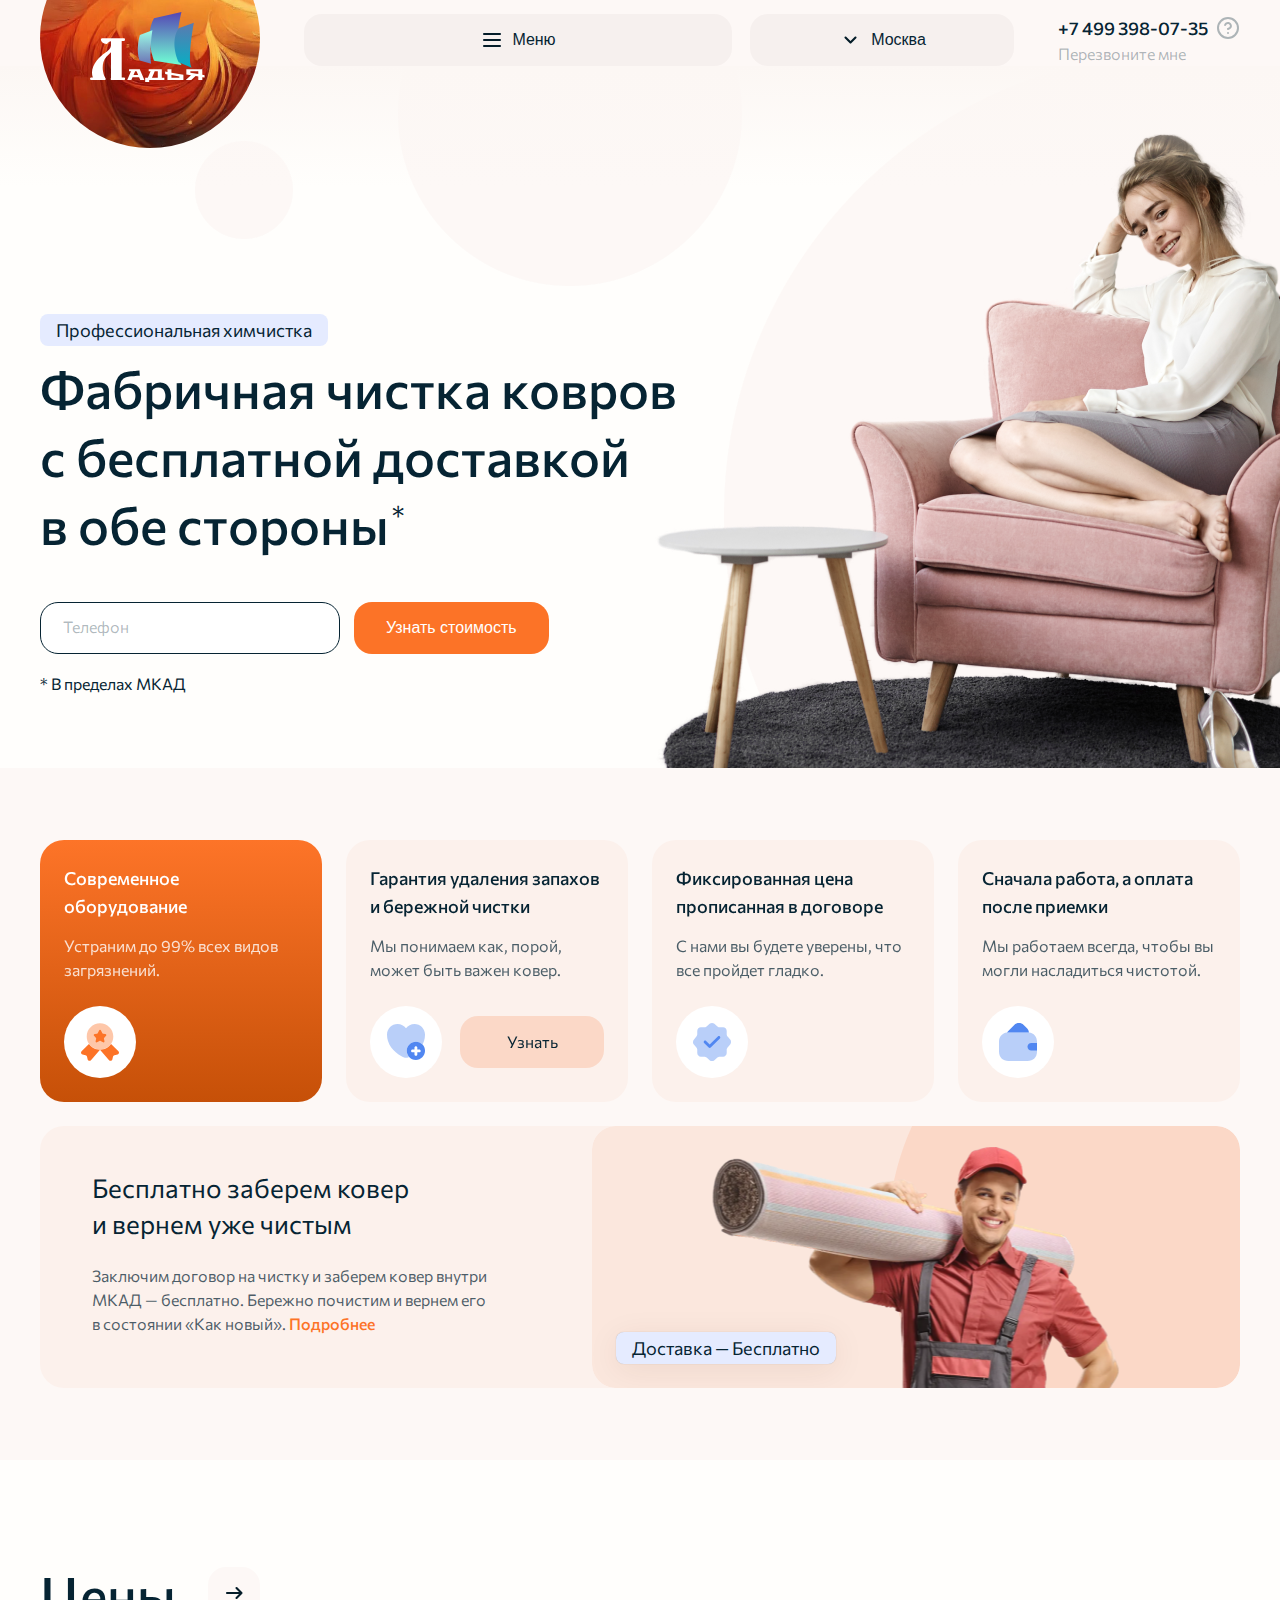
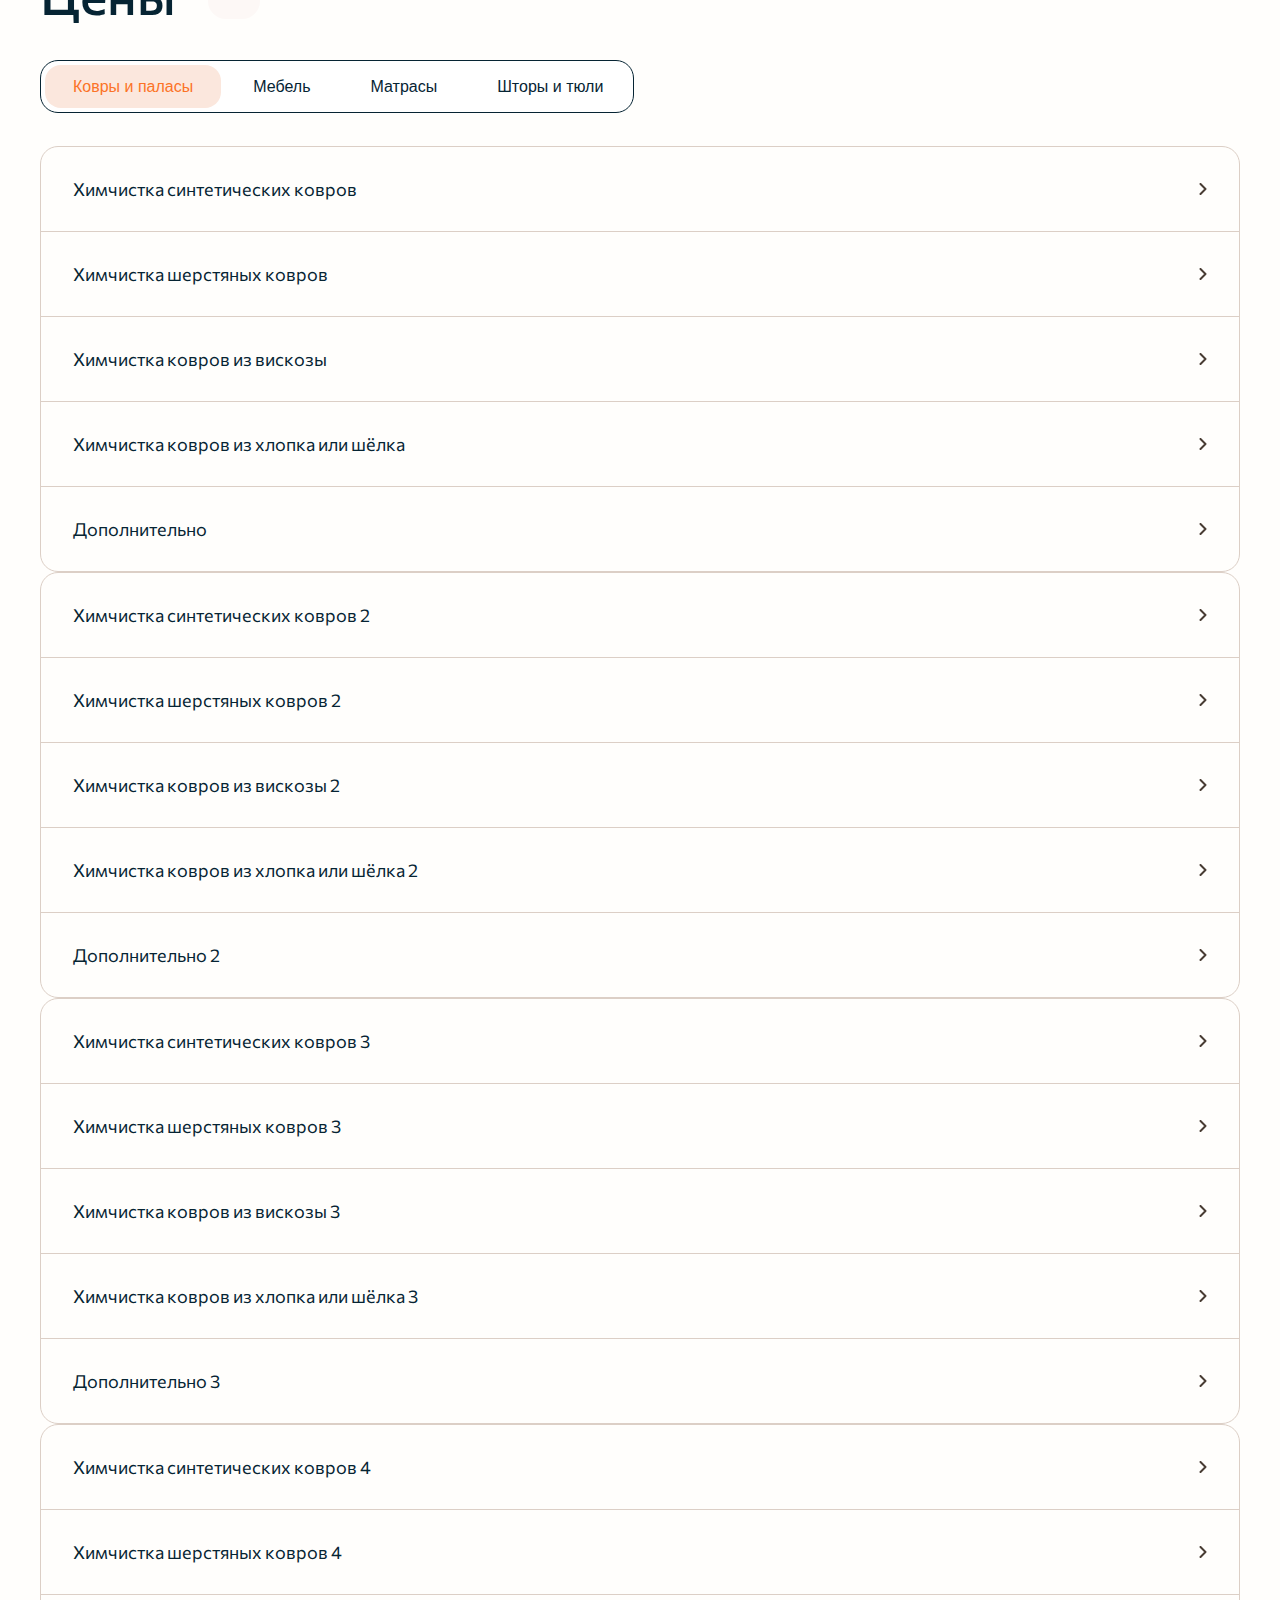
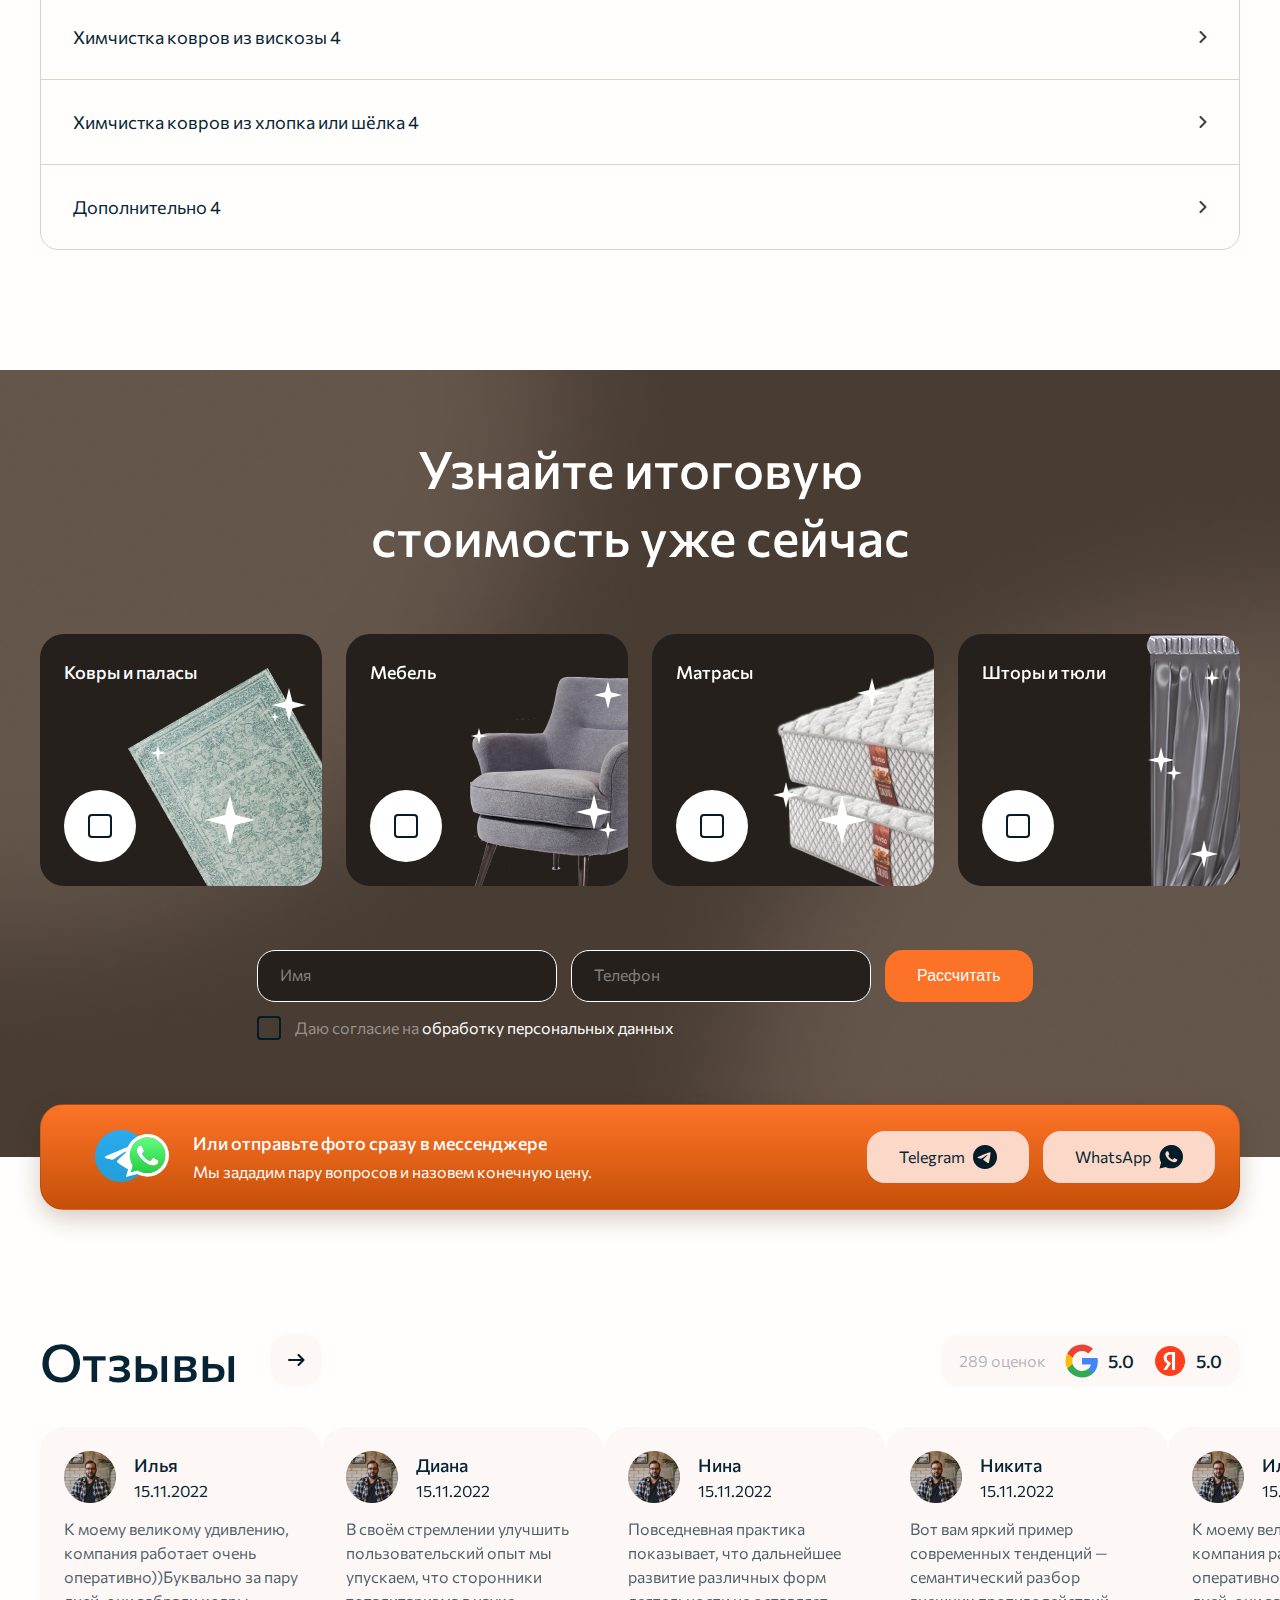
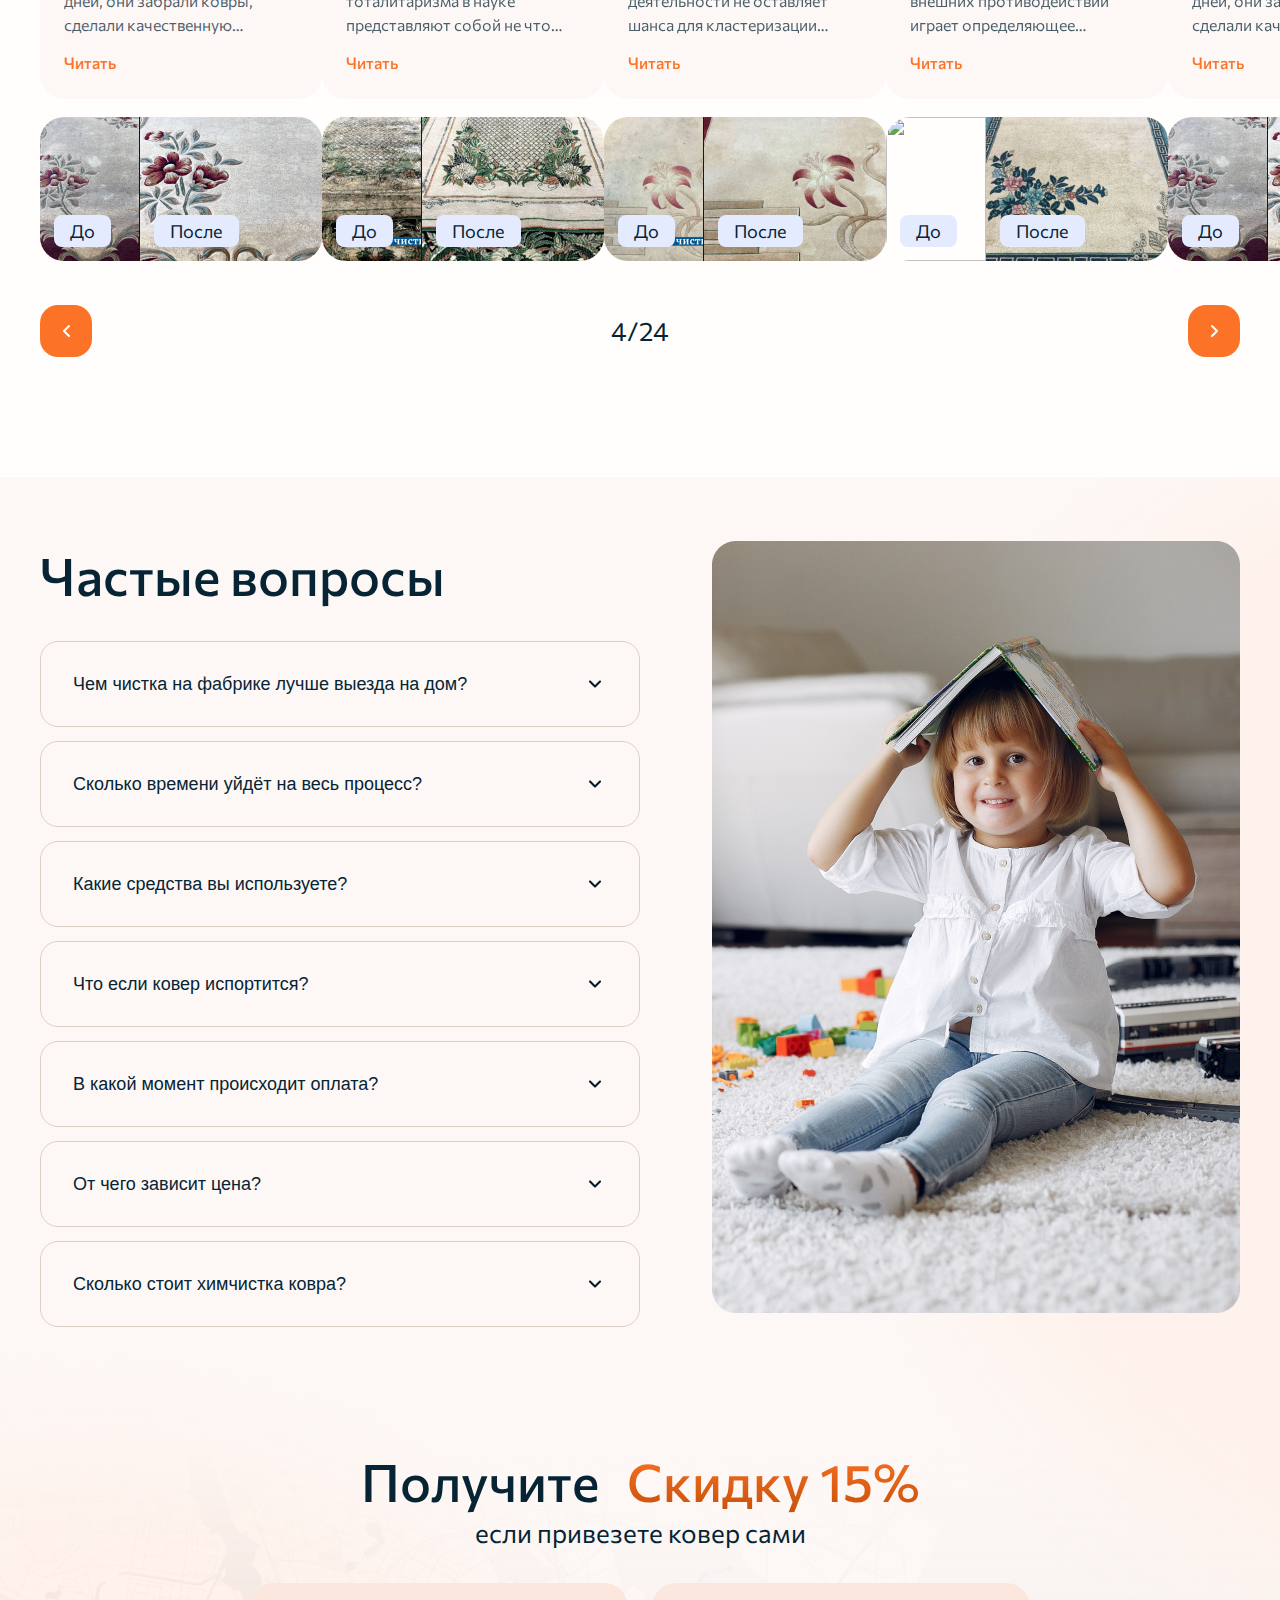
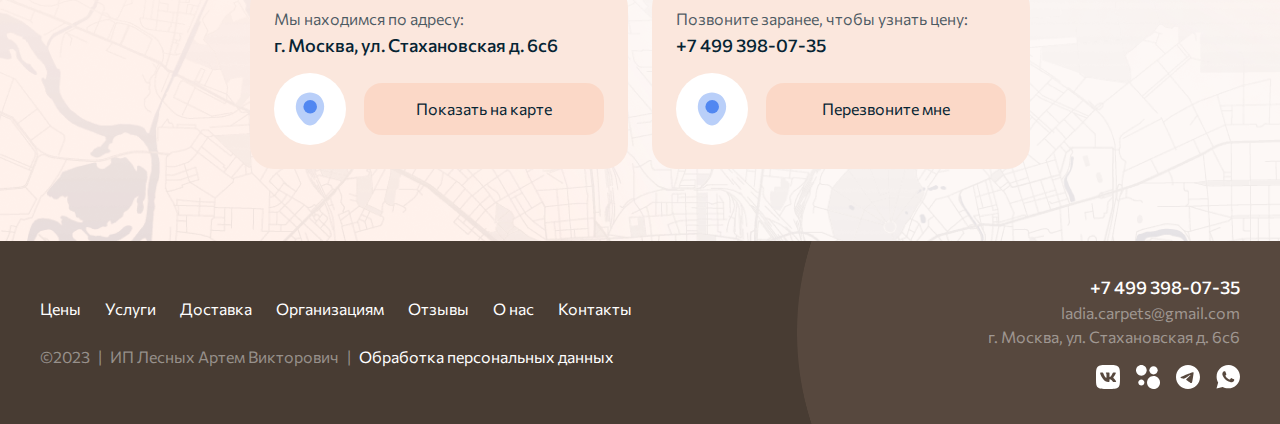
==== commit d260a2c0: "footer" ====
--- a/index.html
+++ b/index.html
@@ -13,8 +13,11 @@
     <!-- swiper slider -->
     <link rel="stylesheet" href="https://cdn.jsdelivr.net/npm/swiper@11/swiper-bundle.min.css" />
     <!-- swiper slider -->
+    <!-- select -->
+    <link href="https://cdn.jsdelivr.net/npm/select2@4.1.0-beta.1/dist/css/select2.min.css" rel="stylesheet" />
+    <!-- select -->
     <!-- main style -->
-    <link rel="stylesheet" href="/css/style.css">
+    <link rel="stylesheet" href="./css/style.css">
     <!-- main style -->
     <title>DryCleaning</title>
 </head>
@@ -236,7 +239,6 @@
             </div>
         </section>
         <!-- Menu end -->
-
         <!-- header -->
 
         <!-- Home -->
@@ -1151,9 +1153,9 @@
                             </a>
                        </li>
                        <li>
-                           <span>
+                           <a class="footer_mail" href="mailto:ladia.carpets@gmail.com">
                                ladia.carpets@gmail.com
-                           </span>
+                           </a>
                        </li>
                        <li>
                             <span>
@@ -1213,6 +1215,9 @@
         <!-- swiper -->
         <script src="https://cdn.jsdelivr.net/npm/swiper@11/swiper-bundle.min.js"></script>
         <!-- swiper -->
+        <!-- select -->
+        <script src="https://cdn.jsdelivr.net/npm/select2@4.1.0-beta.1/dist/js/select2.min.js"></script>
+        <!-- select -->
         <!-- main js -->
         <script src="./js/main.js"></script>
         <!-- main js -->
--- a/css/style.css
+++ b/css/style.css
@@ -38,6 +38,9 @@
 }
 
 .breadcrumbs {
+  position: relative;
+  z-index: 1;
+  margin-top: 200px;
   display: flex;
   align-items: center;
   gap: 8px;
@@ -237,12 +240,119 @@
   line-height: 24px;
 }
 
+.select2_example {
+  position: relative;
+  width: 282px;
+}
+.select2_example .select2-container--default .select2-selection--single {
+  background: transparent;
+  border: 0;
+  border-radius: 0;
+  width: 100%;
+  height: auto;
+}
+.select2_example .select2-container--open .select2-selection--single[aria-expanded=true] {
+  z-index: 5;
+  position: relative;
+}
+.select2_example .select2-container--open .select2-selection--single[aria-expanded=true] .select2-selection__rendered {
+  color: #062433;
+}
+.select2_example .select2-container--open .select2-selection--single[aria-expanded=true] .select2-selection__arrow {
+  transform: rotate(180deg);
+}
+.select2_example .selection {
+  display: flex;
+  align-items: center;
+  justify-content: space-between;
+  overflow: hidden;
+}
+.select2_example .selection .select2-selection__rendered {
+  height: 53px;
+  border-radius: 1.125rem;
+  border: 1px solid #062433;
+  background: #FFF;
+  width: 100%;
+  padding: 0;
+  color: rgba(6, 36, 51, 0.32);
+  font-size: 16px;
+  font-weight: 400;
+  line-height: 24px;
+  padding: 14px 24px;
+}
+.select2_example .selection .select2-selection__arrow {
+  height: 24px;
+  width: 24px;
+  right: 24px;
+  top: calc(50% - 12px);
+  display: flex;
+  align-items: center;
+  justify-content: center;
+}
+.select2_example .selection:hover .select2-selection__rendered {
+  border: 1px solid #FC7327;
+}
+.select2_example .selection:hover .select2-selection__arrow svg path {
+  stroke: #FC7327;
+}
+.select2_example .dropdown-wrapper {
+  display: none;
+}
+.select2_example .select2-container {
+  width: 100% !important;
+}
+
+.select2-dropdown {
+  border: none;
+  z-index: 2;
+  height: auto;
+  transform: translateY(-54px);
+  background: transparent;
+}
+
+.select2-container--default .select2-results {
+  padding-top: 66px;
+  border-radius: 18px;
+  background: #FDF8F6;
+  box-shadow: 0px 8px 24px 0px rgba(76, 35, 11, 0.24);
+}
+.select2-container--default .select2-results__options .select2-results__option {
+  padding: 8px 24px;
+  color: #062433;
+  font-size: 16px;
+  font-weight: 400;
+  line-height: 24px;
+  display: flex;
+  align-items: center;
+  gap: 8px;
+}
+.select2-container--default .select2-results__options .select2-results__option img {
+  display: none;
+}
+.select2-container--default .select2-results__options .select2-results__option:hover {
+  background: var(--dark-4, rgba(72, 60, 51, 0.04));
+}
+.select2-container--default .select2-results__options .select2-results__option.select2-results__option--selected {
+  background: var(--dark-4, rgba(72, 60, 51, 0.04));
+  color: rgba(6, 36, 51, 0.3215686275);
+}
+.select2-container--default .select2-results__options .select2-results__option.select2-results__option--selected img {
+  display: block;
+}
+.select2-container--default .select2-results__option--highlighted.select2-results__option--selectable {
+  background: transparent;
+  color: inherit;
+}
+
 .tab_head {
   margin-bottom: 32px;
   overflow-x: scroll;
   padding: 0 16px 1px;
   width: calc(100% + 32px);
   transform: translateX(-16px);
+  display: flex;
+  align-items: center;
+  justify-content: space-between;
 }
 .tab_head::-webkit-scrollbar {
   display: none;
@@ -252,6 +362,7 @@
   border: 1px solid var(--Black-Black-Primary, #062433);
   background: var(--White-White-Primary, #FFF);
   width: 594px;
+  height: 53px;
   display: flex;
   justify-content: space-between;
   gap: 4px;
@@ -294,6 +405,18 @@
 }
 .tab_body .list_group li:not(:last-child) a {
   border-bottom: 1px solid #DCCFC6;
+}
+.tab_body .list_group .list_group_price b {
+  color: #062433;
+  font-size: 18px;
+  font-weight: 500;
+  line-height: 28px;
+}
+.tab_body .list_group .list_group_price span {
+  color: rgba(6, 36, 51, 0.32);
+  font-size: 18px;
+  font-weight: 500;
+  line-height: 28px;
 }
 
 .accordion {
@@ -774,6 +897,11 @@
   align-items: center;
   gap: 32px;
   margin-bottom: 32px;
+  justify-content: space-between;
+}
+.comment_head_wrap {
+  display: flex;
+  align-items: center;
   justify-content: space-between;
 }
 .comment_head_in {
@@ -1026,6 +1154,58 @@
   width: 100%;
 }
 
+.about .services_text {
+  margin: 120px 0;
+  display: flex;
+  align-items: stretch;
+  gap: 72px;
+}
+.about .services_text_left {
+  display: flex;
+  flex-direction: column;
+  justify-content: space-between;
+}
+.about .services_text_left .main_title {
+  max-width: 528px;
+}
+.about .services_text_right p {
+  max-width: 600px;
+  color: #062433;
+  font-size: 18px;
+  font-weight: 400;
+  line-height: 28px;
+}
+.about .services_text_right .services_list {
+  margin-top: 20px;
+  margin-bottom: 20px;
+  display: flex;
+  flex-direction: column;
+  gap: 14px;
+}
+.about .services_text_right .services_list li {
+  display: flex;
+  align-items: center;
+  gap: 8px;
+}
+.about .services_text_right .services_contact {
+  display: none;
+}
+.about .services_contact li a {
+  color: #062433;
+  font-size: 18px;
+  font-weight: 500;
+  line-height: 28px;
+}
+.about .services_contact li span {
+  color: rgba(6, 36, 51, 0.32);
+  font-size: 16px;
+  font-weight: 400;
+  line-height: 24px;
+}
+.about .services_contact .address {
+  margin-top: 14px;
+}
+
 .contact .main_container {
   display: flex;
   align-items: stretch;
@@ -1067,7 +1247,7 @@
 }
 .contact .contact_map {
   min-height: 566px;
-  max-width: 364px;
+  min-width: 364px;
   border-radius: 24px;
   border: 1px solid #DCCFC6;
   overflow: hidden;
@@ -1080,7 +1260,7 @@
 .contact .contact_map a {
   display: none;
   cursor: pointer;
-  z-index: 2;
+  z-index: 1;
   align-items: center;
   justify-content: center;
   position: absolute;
@@ -1195,8 +1375,19 @@
   display: flex;
   flex-direction: column;
 }
-.services .services_card img {
+.services .services_card .services_img {
+  border-radius: 24px;
+  height: 272px;
+  overflow: hidden;
+}
+.services .services_card .services_img img {
+  -o-object-fit: cover;
+     object-fit: cover;
+  transition: 0.2s ease;
   width: 100%;
+  height: 100%;
+  border-radius: 24px;
+  overflow: hidden;
 }
 .services .services_card span {
   margin-top: 18px;
@@ -1204,6 +1395,9 @@
   font-size: 18px;
   font-weight: 500;
   line-height: 28px;
+}
+.services .services_card:hover .services_img img {
+  transform: scale(1.2);
 }
 .services .services_text {
   margin: 120px 0;
@@ -1262,6 +1456,9 @@
   align-items: end;
   gap: 72px;
 }
+.price .main_title {
+  margin-bottom: 32px;
+}
 .price .price_home_text p {
   max-width: 600px;
   color: #062433;
@@ -1270,11 +1467,407 @@
   line-height: 28px;
   margin-bottom: 20px;
 }
+.price .price_home_text .btn_orange-light {
+  width: 251px;
+}
+.price .price_home_text .btn_orange-light:hover {
+  background: #FBE7DD;
+}
+.price .tab_body {
+  margin-top: 100px;
+}
+.price .tab_body .list_group_title {
+  color: #062433;
+  font-size: 26px;
+  font-weight: 400;
+  line-height: 36px;
+  margin-bottom: 32px;
+}
+.price .tab_body .list_group {
+  overflow: hidden;
+  border-radius: 18px;
+  border: 1px solid #DCCFC6;
+}
+.price .tab_body .list_group_item {
+  cursor: default;
+  padding: 28px 32px;
+  display: flex;
+  align-items: center;
+  justify-content: space-between;
+  color: #062433;
+  font-size: 18px;
+  font-weight: 400;
+  line-height: 28px;
+  border-bottom: 1px solid #DCCFC6;
+}
+.price .tab_body .list_group_item:hover {
+  background: #FDF8F6;
+}
+.price .tab_body .list_group_item:hover svg path {
+  stroke: #FC7327;
+}
+.price .services_text {
+  margin: 120px 0;
+  display: flex;
+  align-items: stretch;
+  gap: 72px;
+}
+.price .services_text_left {
+  display: flex;
+  flex-direction: column;
+  justify-content: space-between;
+}
+.price .services_text_left .main_title {
+  max-width: 528px;
+}
+.price .services_text_right p {
+  max-width: 600px;
+  color: #062433;
+  font-size: 18px;
+  font-weight: 400;
+  line-height: 28px;
+}
+.price .services_text_right .services_list {
+  margin-top: 20px;
+  margin-bottom: 20px;
+  display: flex;
+  flex-direction: column;
+  gap: 14px;
+}
+.price .services_text_right .services_list li {
+  display: flex;
+  align-items: center;
+  gap: 8px;
+}
+.price .services_text_right .services_contact {
+  display: none;
+}
+.price .services_contact li a {
+  color: #062433;
+  font-size: 18px;
+  font-weight: 500;
+  line-height: 28px;
+}
+.price .services_contact li span {
+  color: rgba(6, 36, 51, 0.32);
+  font-size: 16px;
+  font-weight: 400;
+  line-height: 24px;
+}
+.price .services_contact .address {
+  margin-top: 14px;
+}
+
+.additional .additional_title {
+  color: #062433;
+  font-size: 26px;
+  font-weight: 400;
+  line-height: 36px;
+  margin-bottom: 32px;
+}
+.additional .additional_tables {
+  overflow: hidden;
+  border-radius: 18px;
+  border: 1px solid #FCF1EC;
+}
+.additional .additional_block {
+  display: flex;
+  align-items: center;
+}
+.additional .additional_block_left {
+  padding: 28px 0px 28px 32px;
+  border-right: 1px solid #FCF1EC;
+  flex: 4;
+  display: flex;
+  align-items: center;
+}
+.additional .additional_block_left .block_left {
+  flex: 1;
+  max-width: 450px;
+  color: #062433;
+  font-size: 18px;
+  font-weight: 400;
+  line-height: 28px;
+}
+.additional .additional_block_left span {
+  padding: 14px 0;
+  flex: 1;
+  color: rgba(6, 36, 51, 0.32);
+  font-size: 16px;
+  font-weight: 400;
+  line-height: 24px;
+}
+.additional .additional_block_right {
+  padding: 28px 32px 28px 0;
+  border-left: 1px solid #FCF1EC;
+  display: flex;
+  justify-content: end;
+  flex: 1;
+}
+.additional .additional_block_right b {
+  color: #062433;
+  text-align: right;
+  font-size: 18px;
+  font-weight: 500;
+  line-height: 28px;
+}
+.additional .additional_block_right span {
+  color: rgba(6, 36, 51, 0.32);
+  text-align: right;
+  font-size: 18px;
+  font-weight: 400;
+  line-height: 28px;
+}
+
+.reviews .tab .tab_head {
+  margin-top: 32px;
+}
+.reviews .tab .tab_head_wrap {
+  display: flex;
+  align-items: center;
+  justify-content: space-between;
+}
+.reviews .tab .tab_head_in {
+  width: 448px;
+}
+.reviews .tab .tab_head_in button {
+  white-space: nowrap;
+}
+.reviews .list_group {
+  display: flex;
+  flex-wrap: wrap;
+  flex-direction: row;
+  gap: 44px 24px;
+  border: none;
+}
+.reviews .list_group li:not(:last-child) a {
+  border-bottom: none;
+}
+.reviews .list_pagination {
+  margin-top: 44px;
+  display: flex;
+  align-items: center;
+  justify-content: center;
+  gap: 4px;
+}
+.reviews .list_pagination button {
+  width: 52px;
+  height: 52px;
+  border-radius: 18px;
+  color: #062433;
+  text-align: center;
+  font-size: 16px;
+  font-weight: 500;
+  line-height: 24px;
+  transition: 0.2s ease;
+  display: flex;
+  align-items: center;
+  justify-content: center;
+}
+.reviews .list_pagination button:hover svg path {
+  stroke: #FC7327;
+}
+.reviews .list_pagination button:active {
+  background: rgba(255, 255, 255, 0.8);
+}
+.reviews .list_pagination button:active svg path {
+  stroke: #062433;
+}
+.reviews .list_pagination button.active {
+  border: 1px solid #062433;
+  color: #FC7327;
+}
+.reviews .list_pagination .left_btn,
+.reviews .list_pagination .right_btn {
+  border-radius: 18px;
+  background: #FDF8F6;
+}
+.reviews .list_group_item {
+  width: calc(50% - 12px);
+}
+.reviews .list_card_wrapper {
+  width: calc(25% - 20px);
+}
+.reviews .list_card_wrapper .comment_card_item {
+  cursor: auto;
+}
+.reviews .list_card_wrapper a {
+  padding: 0;
+  color: #FC7327;
+  font-size: 16px;
+  font-weight: 500;
+  line-height: 24px;
+}
+.reviews .list_card {
+  padding: 24px;
+  border-radius: 24px;
+  background: #FDF8F6;
+}
+.reviews .list_card_head {
+  display: flex;
+  align-items: start;
+  justify-content: space-between;
+  margin-bottom: 14px;
+}
+.reviews .user {
+  display: flex;
+  gap: 18px;
+}
+.reviews .user img {
+  width: 52px;
+  height: 52px;
+  border-radius: 50%;
+}
+.reviews .user_name h6 {
+  color: #062433;
+  font-size: 18px;
+  font-weight: 500;
+  line-height: 28px;
+}
+.reviews .user_name span {
+  color: #062433;
+  font-size: 16px;
+  font-weight: 400;
+  line-height: 24px;
+}
+.reviews .card_text {
+  display: -webkit-box;
+  overflow: hidden;
+  -webkit-line-clamp: 5;
+  -webkit-box-orient: vertical;
+  color: rgba(6, 36, 51, 0.72);
+  text-overflow: ellipsis;
+  font-size: 16px;
+  font-weight: 400;
+  line-height: 24px;
+  margin-bottom: 14px;
+}
+.reviews .list_card_btns {
+  display: flex;
+  align-items: center;
+  gap: 18px;
+}
+.reviews .list_card_btns .list_card_one,
+.reviews .list_card_btns .list_card_two {
+  padding: 0;
+  width: auto;
+  font-size: 16px;
+  line-height: 24px;
+}
+.reviews .list_card_btns .list_card_one {
+  font-weight: 500;
+  color: #FC7327;
+}
+.reviews .list_card_btns .list_card_two {
+  color: rgba(6, 36, 51, 0.72);
+  font-weight: 400;
+}
+.reviews .tabs_in {
+  display: flex;
+  align-items: start;
+  justify-content: space-between;
+  gap: 24px;
+}
+.reviews .based_reviews {
+  display: flex;
+  flex-direction: column;
+  gap: 6px;
+  width: 384px;
+  padding: 24px;
+  border-radius: 24px;
+  background: #FFFEFC;
+  box-shadow: 0px 6px 32px 0px rgba(76, 35, 11, 0.08), 0px 0px 1px 0px rgba(0, 0, 0, 0.24);
+}
+.reviews .based_reviews span {
+  margin-top: 18px;
+  color: rgba(6, 36, 51, 0.72);
+  text-align: center;
+  font-size: 12px;
+  font-weight: 400;
+  line-height: 18px;
+}
+.reviews .based_block {
+  padding: 8px 24px;
+  border-radius: 16px;
+  background: #FDF8F6;
+  display: flex;
+  align-items: center;
+  justify-content: space-between;
+}
+.reviews .based_block p {
+  color: #062433;
+  font-size: 18px;
+  font-weight: 500;
+  line-height: 28px; /* 155.556% */
+}
+.reviews .services_text {
+  margin: 120px 0;
+  display: flex;
+  align-items: stretch;
+  gap: 72px;
+}
+.reviews .services_text_left {
+  display: flex;
+  flex-direction: column;
+  justify-content: space-between;
+}
+.reviews .services_text_left .main_title {
+  max-width: 528px;
+}
+.reviews .services_text_right p {
+  max-width: 600px;
+  color: #062433;
+  font-size: 18px;
+  font-weight: 400;
+  line-height: 28px;
+}
+.reviews .services_text_right .services_list {
+  margin-top: 20px;
+  margin-bottom: 20px;
+  display: flex;
+  flex-direction: column;
+  gap: 14px;
+}
+.reviews .services_text_right .services_list li {
+  display: flex;
+  align-items: center;
+  gap: 8px;
+}
+.reviews .services_text_right .services_contact {
+  display: none;
+}
+.reviews .services_contact li a {
+  color: #062433;
+  font-size: 18px;
+  font-weight: 500;
+  line-height: 28px;
+}
+.reviews .services_contact li span {
+  color: rgba(6, 36, 51, 0.32);
+  font-size: 16px;
+  font-weight: 400;
+  line-height: 24px;
+}
+.reviews .services_contact .address {
+  margin-top: 14px;
+}
+
 .delivery .delivery_text_title {
   color: #062433;
   font-size: 26px;
   font-weight: 400;
   line-height: 36px;
+}
+.delivery .final_price {
+  position: relative;
+  z-index: 2;
+  margin: 120px 0 0 0;
+}
+.delivery .discount {
+  padding-top: 170px;
+}
+.delivery .home_card_bottom {
+  margin: 72px 0;
 }
 .delivery .delivery_text {
   margin: 24px 0 120px 0;
@@ -1326,22 +1919,24 @@
   text-align: right;
 }
 
+.services_item .services_item_bg {
+  z-index: -1;
+  position: absolute;
+  top: 52px;
+  right: 0;
+  height: 725px;
+  -o-object-fit: contain;
+     object-fit: contain;
+}
 .services_item .services_home {
   position: relative;
   border-bottom: 14px solid #FBE7DD;
-  background-image: url("../images/services_item_home_bg.png");
-  background-repeat: no-repeat;
-  background-size: cover;
-  background-position: bottom right;
-}
-.services_item .services_home .main_container {
-  position: relative;
-  z-index: 2;
 }
 .services_item .services_home .services_item_home_img {
   position: absolute;
   bottom: 0;
   right: 0;
+  z-index: -1;
 }
 .services_item .services_home h6 {
   color: rgba(6, 36, 51, 0.32);
@@ -1366,22 +1961,9 @@
 }
 .services_item .services_home .services_item_form input {
   width: 300px;
-  padding: 14px 24px;
-  color: rgba(6, 36, 51, 0.32);
-  font-size: 16px;
-  font-weight: 400;
-  line-height: 24px;
-  border-radius: 18px;
-  border: 1px solid #062433;
 }
 .services_item .services_home .services_item_form button {
-  color: #FFF;
-  font-size: 16px;
-  font-weight: 500;
-  line-height: 24px;
-  padding: 14px 32px;
-  border-radius: 18px;
-  background: #FC7327;
+  width: 198px;
 }
 .services_item .services_item_info {
   margin-top: 72px;
@@ -1490,7 +2072,184 @@
   right: 0;
 }
 
+.business .business_home {
+  margin-top: 18px;
+}
+.business .business_home .main_container {
+  background-color: #FCF1EC;
+  overflow: hidden;
+  border-radius: 24px 0 24px 24px;
+  background-image: url("../images/busines_desktop_home_bg.png");
+  background-repeat: no-repeat;
+  background-size: 100%;
+  display: flex;
+  align-items: start;
+  justify-content: space-between;
+}
+.business .business_home .btn_orange {
+  white-space: nowrap;
+}
+.business .business_home .business_contact {
+  margin-left: 18px;
+}
+.business .business_home .business_contact span {
+  display: block;
+  color: rgba(6, 36, 51, 0.32);
+  font-size: 16px;
+  font-weight: 400;
+  line-height: 24px;
+}
+.business .business_home .business_contact a {
+  white-space: nowrap;
+  color: #062433;
+  font-size: 18px;
+  font-weight: 500;
+  line-height: 28px;
+}
+.business .business_home_left {
+  padding: 52px 10px 52px 52px;
+}
+.business .business_home_left p {
+  color: #000;
+  font-size: 18px;
+  font-weight: 400;
+  line-height: 28px;
+  margin: 32px 0 44px 0;
+}
+.business .business_home_left .services_item_form {
+  display: flex;
+  align-items: center;
+  gap: 14px;
+}
+.business .business_home_right .business_mobile {
+  display: none;
+}
+.business .business_home_right .business_desktop {
+  height: 100%;
+  transform: translateX(16px);
+}
+.business .services_item_info {
+  margin-top: 72px;
+  margin-bottom: 120px;
+}
+.business .services_item_info .main_container {
+  display: flex;
+  align-items: end;
+  gap: 72px;
+}
+.business .services_item_info_text {
+  max-width: 600px;
+}
+.business .services_item_info_text h6 {
+  color: #062433;
+  font-size: 26px;
+  font-weight: 400;
+  line-height: 36px;
+  margin-bottom: 24px;
+}
+.business .services_item_info_text .services_item_info_text_bottom {
+  margin-top: 32px;
+}
+.business .services_item_info_text .info_text {
+  display: flex;
+  flex-direction: column;
+  gap: 20px;
+}
+.business .services_item_info_text ul {
+  display: flex;
+  flex-direction: column;
+  gap: 14px;
+  padding-left: 24px;
+}
+.business .services_item_info_text ul li {
+  list-style-type: disc;
+  color: #000;
+  font-size: 18px;
+  font-weight: 400;
+  line-height: 28px;
+}
+.business .services_item_info_text p {
+  color: #062433;
+  font-size: 18px;
+  font-weight: 400;
+  line-height: 28px;
+}
+.business .services_item_info_text p a {
+  color: #5187F1;
+  font-weight: 500;
+}
+.business .services_item_info_link {
+  display: flex;
+  flex-direction: column;
+  justify-content: space-between;
+}
+.business .services_item_info_link_block {
+  width: 528px;
+  padding: 24px 24px 24px 32px;
+  display: flex;
+  align-items: center;
+  gap: 35px;
+  border-radius: 24px;
+  box-shadow: 0px 6px 32px 0px rgba(76, 35, 11, 0.08), 0px 0px 1px 0px rgba(0, 0, 0, 0.24);
+}
+.business .services_item_info_link_block p {
+  color: #000;
+  font-size: 18px;
+  font-weight: 400;
+  line-height: 28px;
+}
+.business .services_item_info_link_block p span {
+  color: rgba(6, 36, 51, 0.32);
+}
+.business .services_item_info_link_block span {
+  color: rgba(6, 36, 51, 0.72);
+  font-size: 12px;
+  font-weight: 400;
+  line-height: 18px;
+}
+.business .services_item_info_link_block a {
+  color: #062433;
+  font-size: 16px;
+  font-weight: 400;
+  line-height: 24px;
+  padding: 14px 32px;
+  border-radius: 18px;
+  background: #FBD8C7;
+}
+.business .link_block_bottom {
+  position: relative;
+  display: flex;
+  flex-direction: column;
+  align-items: end;
+}
+.business .link_block_bottom p {
+  color: #062433;
+  font-size: 26px;
+  font-weight: 400;
+  line-height: 36px;
+  margin-bottom: 14px;
+}
+.business .link_block_bottom a {
+  color: #062433;
+  font-size: 18px;
+  font-weight: 500;
+  line-height: 28px;
+}
+.business .link_block_bottom span {
+  display: block;
+  color: rgba(6, 36, 51, 0.32);
+  font-size: 16px;
+  font-weight: 400;
+  line-height: 24px;
+}
+.business .link_block_bottom .link_block_number {
+  position: absolute;
+  bottom: 0;
+  right: 0;
+}
+
 .error {
+  margin-top: 120px;
   margin-bottom: 161px;
 }
 .error .main_container {
@@ -1587,6 +2346,12 @@
   font-weight: 500;
   line-height: 28px;
 }
+.footer .footer_wrapper .main_container .footer_network .footer_mail {
+  color: rgba(255, 255, 255, 0.44);
+  font-size: 16px;
+  font-weight: 400;
+  line-height: 24px;
+}
 .footer .footer_wrapper .main_container .footer_network span {
   color: rgba(255, 255, 255, 0.44);
   font-size: 16px;
@@ -1838,6 +2603,7 @@
 }
 .menu__content {
   position: relative;
+  z-index: 10;
   background: var(--Pink-01, #FDF8F6);
   box-shadow: 8px 0px 24px 0px rgba(76, 35, 11, 0.24);
   transition: 0.2s ease all;
@@ -2072,6 +2838,11 @@
     line-height: 24px;
   }
 }
+@media only screen and (max-width: 1260px) {
+  .business .business_home {
+    margin: 16px 16px 0 16px;
+  }
+}
 @media only screen and (max-width: 1250px) {
   .home_card_top .cards {
     overflow: visible;
@@ -2101,11 +2872,28 @@
   .contact .main_container {
     gap: 30px;
   }
-}
-@media only screen and (min-height: 900px) and (max-width: 992px) {
+  .contact .contact_map {
+    min-width: 300px;
+  }
+  .contact .contact_network .contact_network_messenger .contact_messanger_btn {
+    padding: 14px 15px;
+  }
+  .reviews .based_reviews {
+    width: 315px;
+  }
+}
+@media only screen and (min-height: 1200px) and (max-width: 992px) {
   .card_modal_content {
     display: flex;
     align-items: center;
+  }
+}
+@media only screen and (max-height: 1200px) and (max-width: 992px) {
+  .card_modal_content {
+    overflow-y: scroll;
+  }
+  .card_modal_content::-webkit-scrollbar {
+    display: none;
   }
 }
 @media only screen and (max-width: 992px) {
@@ -2213,6 +3001,7 @@
   .final_price .inputs {
     flex-direction: column;
     margin: 0 0 14px;
+    max-width: 100%;
   }
   .final_price .inputs .input-dark {
     width: 100%;
@@ -2249,7 +3038,6 @@
   }
   .card_modal_content {
     width: calc(100% - 32px);
-    overflow-y: scroll;
     height: 100vh;
     padding: 32px 0;
   }
@@ -2366,6 +3154,72 @@
     font-weight: 400;
     line-height: 24px;
   }
+  .price .price_home .btn_orange-light {
+    width: 100%;
+  }
+  .price .tab_body .list_group_title {
+    font-size: 18px;
+    font-weight: 400;
+    line-height: 28px;
+    margin-bottom: 24px;
+  }
+  .price .tab_body .list_group_item {
+    padding: 16px 24px;
+  }
+  .price .tab_body span {
+    font-size: 16px;
+    font-weight: 400;
+    line-height: 24px;
+  }
+  .price .tab_body .list_group_price {
+    display: flex;
+    align-items: end;
+    flex-direction: column-reverse;
+  }
+  .price .tab_body .list_group_price b {
+    font-size: 16px;
+    font-weight: 500;
+    line-height: 24px;
+  }
+  .price .tab_body .list_group_price span {
+    font-size: 10px;
+    font-weight: 400;
+    line-height: 14px;
+  }
+  .price .services_text {
+    margin: 90px 0;
+    flex-direction: column;
+    gap: 32px;
+  }
+  .price .services_text_left .services_contact {
+    display: none;
+  }
+  .price .services_text_right p {
+    margin-bottom: 20px;
+    font-size: 16px;
+    font-style: normal;
+    font-weight: 400;
+    line-height: 24px;
+  }
+  .price .services_text_right .services_contact {
+    margin-top: 12px;
+    display: block;
+  }
+  .price .services_text_right .services_contact a {
+    font-size: 18px;
+    font-style: normal;
+    font-weight: 500;
+    line-height: 28px;
+  }
+  .price .services_text_right .services_contact .address {
+    margin-top: 14px;
+  }
+  .delivery .final_price {
+    margin: 90px 0 0 0;
+  }
+  .delivery .home_card_bottom {
+    margin: 52px 0;
+  }
   .delivery .main_title img {
     width: 38px;
     height: 32px;
@@ -2426,6 +3280,9 @@
   .services .services_text_right .services_contact .address {
     margin-top: 14px;
   }
+  .services_item .services_item_bg {
+    display: none;
+  }
   .services_item .services_home {
     background-image: none;
   }
@@ -2465,11 +3322,17 @@
     font-weight: 400;
     line-height: 24px;
   }
+  .error {
+    margin-top: 200px;
+  }
   .error img {
     max-width: 100%;
   }
   .error .error_text p {
     margin-top: 16px;
+  }
+  .policy {
+    margin-bottom: 90px;
   }
   .policy .main_container p {
     font-size: 16px;
@@ -2481,6 +3344,165 @@
   .policy .main_container .policy_text_first {
     margin-top: 24px;
   }
+  .reviews .tabs_in {
+    flex-direction: column-reverse;
+  }
+  .reviews .based_block p {
+    font-size: 16px;
+    line-height: 24px;
+  }
+  .reviews .list_card_wrapper_in {
+    gap: 32px 24px !important;
+  }
+  .reviews .list_card_wrapper {
+    width: calc(33.3333333333% - 16px);
+  }
+  .reviews .user_name h6 {
+    font-size: 16px;
+    line-height: 24px;
+  }
+  .reviews .user_name span {
+    font-size: 14px;
+    line-height: 20px;
+  }
+  .reviews .list_pagination {
+    margin-bottom: 0;
+  }
+  .reviews .card_text {
+    font-size: 14px;
+    line-height: 20px;
+  }
+  .reviews .list_group {
+    gap: 32px 0;
+  }
+  .reviews .services_text {
+    margin: 90px 0;
+    flex-direction: column;
+    gap: 32px;
+  }
+  .reviews .services_text_left .services_contact {
+    display: none;
+  }
+  .reviews .services_text_right p {
+    margin-bottom: 20px;
+    font-size: 16px;
+    font-style: normal;
+    font-weight: 400;
+    line-height: 24px;
+  }
+  .reviews .services_text_right .services_contact {
+    margin-top: 12px;
+    display: block;
+  }
+  .reviews .services_text_right .services_contact a {
+    font-size: 18px;
+    font-style: normal;
+    font-weight: 500;
+    line-height: 28px;
+  }
+  .reviews .services_text_right .services_contact .address {
+    margin-top: 14px;
+  }
+  .comment_card_item__foot .before {
+    flex: 1;
+  }
+  .comment_card_item__foot .after {
+    flex: 2;
+  }
+  .about .services_text {
+    margin: 90px 0;
+    flex-direction: column;
+    gap: 32px;
+  }
+  .about .services_text_left .services_contact {
+    display: none;
+  }
+  .about .services_text_right p {
+    margin-bottom: 20px;
+    font-size: 16px;
+    font-style: normal;
+    font-weight: 400;
+    line-height: 24px;
+  }
+  .about .services_text_right .services_contact {
+    margin-top: 12px;
+    display: block;
+  }
+  .about .services_text_right .services_contact a {
+    font-size: 18px;
+    font-style: normal;
+    font-weight: 500;
+    line-height: 28px;
+  }
+  .about .services_text_right .services_contact .address {
+    margin-top: 14px;
+  }
+  .business .services_item_info {
+    margin-top: 52px;
+    margin-bottom: 90px;
+  }
+  .business .services_item_info .main_container {
+    display: block;
+  }
+  .business .services_item_info_text {
+    max-width: 100%;
+  }
+  .business .link_block_bottom {
+    display: none;
+  }
+  .business .business_home .main_container {
+    border-radius: 24px;
+    background-image: url("../images/busines_mobile_home_bg.png");
+    flex-direction: column;
+    background-repeat: no-repeat;
+    background-size: 100% 100%;
+  }
+  .business .business_home .services_item_form {
+    flex-direction: column;
+    align-items: start;
+  }
+  .business .business_home .services_item_form .input-light, .business .business_home .services_item_form .input-dark, .business .business_home .services_item_form button {
+    width: 100%;
+  }
+  .business .business_home .business_home_left {
+    padding: 0;
+  }
+  .business .business_home .business_home_left p {
+    margin: 24px 0 32px 0;
+    font-size: 16px;
+    font-weight: 400;
+    line-height: 24px;
+  }
+  .business .business_home .business_home_right {
+    width: 100%;
+    display: flex;
+    justify-content: end;
+  }
+  .business .business_home .business_home_right .business_desktop {
+    display: none;
+  }
+  .business .business_home .business_home_right .business_mobile {
+    transform: translateX(16px);
+    margin-left: auto;
+    display: block;
+  }
+  .business .services_item_info_text p {
+    font-size: 16px;
+    font-weight: 400;
+    line-height: 24px;
+  }
+  .business .services_item_info_text h6 {
+    margin-top: 32px;
+    margin-bottom: 0;
+    font-size: 18px;
+    font-weight: 400;
+    line-height: 28px;
+  }
+  .business .services_item_info_text ul li {
+    font-size: 16px;
+    font-weight: 400;
+    line-height: 24px;
+  }
   .footer {
     background-image: url("../images/footer_media_bg.png");
     background-repeat: no-repeat;
@@ -2538,6 +3560,11 @@
     align-items: center;
     gap: 14px;
     padding-bottom: 52px;
+  }
+  .breadcrumbs {
+    position: relative;
+    z-index: 1;
+    margin-top: 86px;
   }
   .services .services_cards {
     gap: 24px;
@@ -2556,14 +3583,17 @@
     margin-bottom: 52px;
     flex-direction: column;
   }
+  .services_item .services_home .services_item_form .input-light, .services_item .services_home .services_item_form .input-dark {
+    width: 100%;
+  }
   .services_item .services_home .services_item_form input {
+    display: block;
     width: 100%;
   }
   .services_item .services_home .services_item_form button {
     width: 100%;
   }
   .error {
-    margin-top: 92px;
     margin-bottom: 64px;
   }
   .error .main_container {
@@ -2580,6 +3610,14 @@
   .error .main_title {
     margin-top: 0;
   }
+  .reviews .list_group_item {
+    width: 100%;
+  }
+  .tab .tab_head_wrap {
+    align-items: start !important;
+    flex-direction: column;
+    margin-bottom: 32px;
+  }
 }
 @media only screen and (max-width: 576px) {
   .comment_card_item__head .user_name {
@@ -2593,7 +3631,7 @@
   .comment_card_item p {
     font-size: 14px;
     line-height: 20px;
-    -webkit-line-clamp: 6;
+    -webkit-line-clamp: 5;
   }
   .tab_body .list_group a {
     padding: 16px 20px;
@@ -2695,10 +3733,25 @@
   .services .services_card {
     width: 100%;
   }
-  .services .services_card img {
+  .services .services_card .services_img {
+    height: auto;
+  }
+  .services .services_card .services_img img {
     border-radius: 24px;
     height: 144px;
     -o-object-fit: cover;
        object-fit: cover;
   }
+  .reviews .tab_right {
+    width: 100%;
+  }
+  .reviews .based_reviews {
+    width: 100%;
+  }
+  .reviews .list_card_wrapper a {
+    padding: 0;
+  }
+  .tab .tab_head_wrap .select2_example {
+    width: 100%;
+  }
 }/*# sourceMappingURL=style.css.map */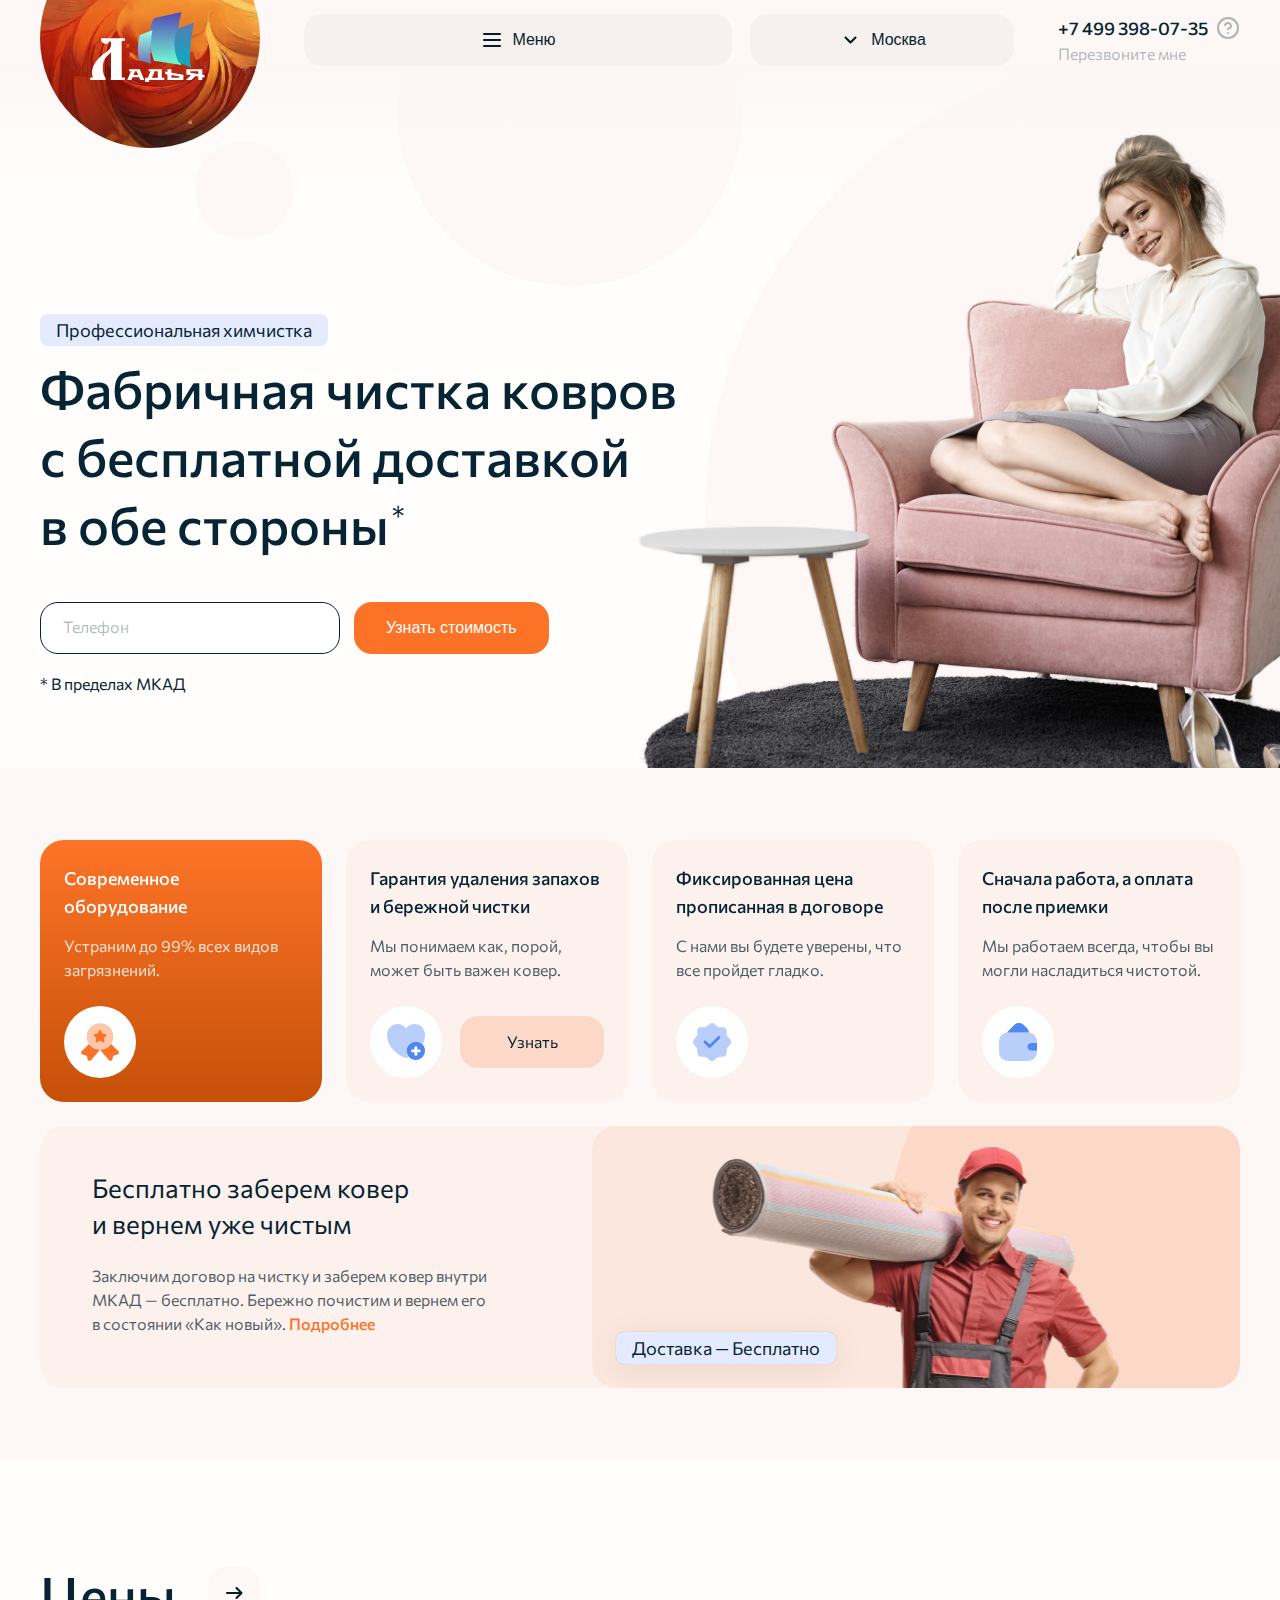
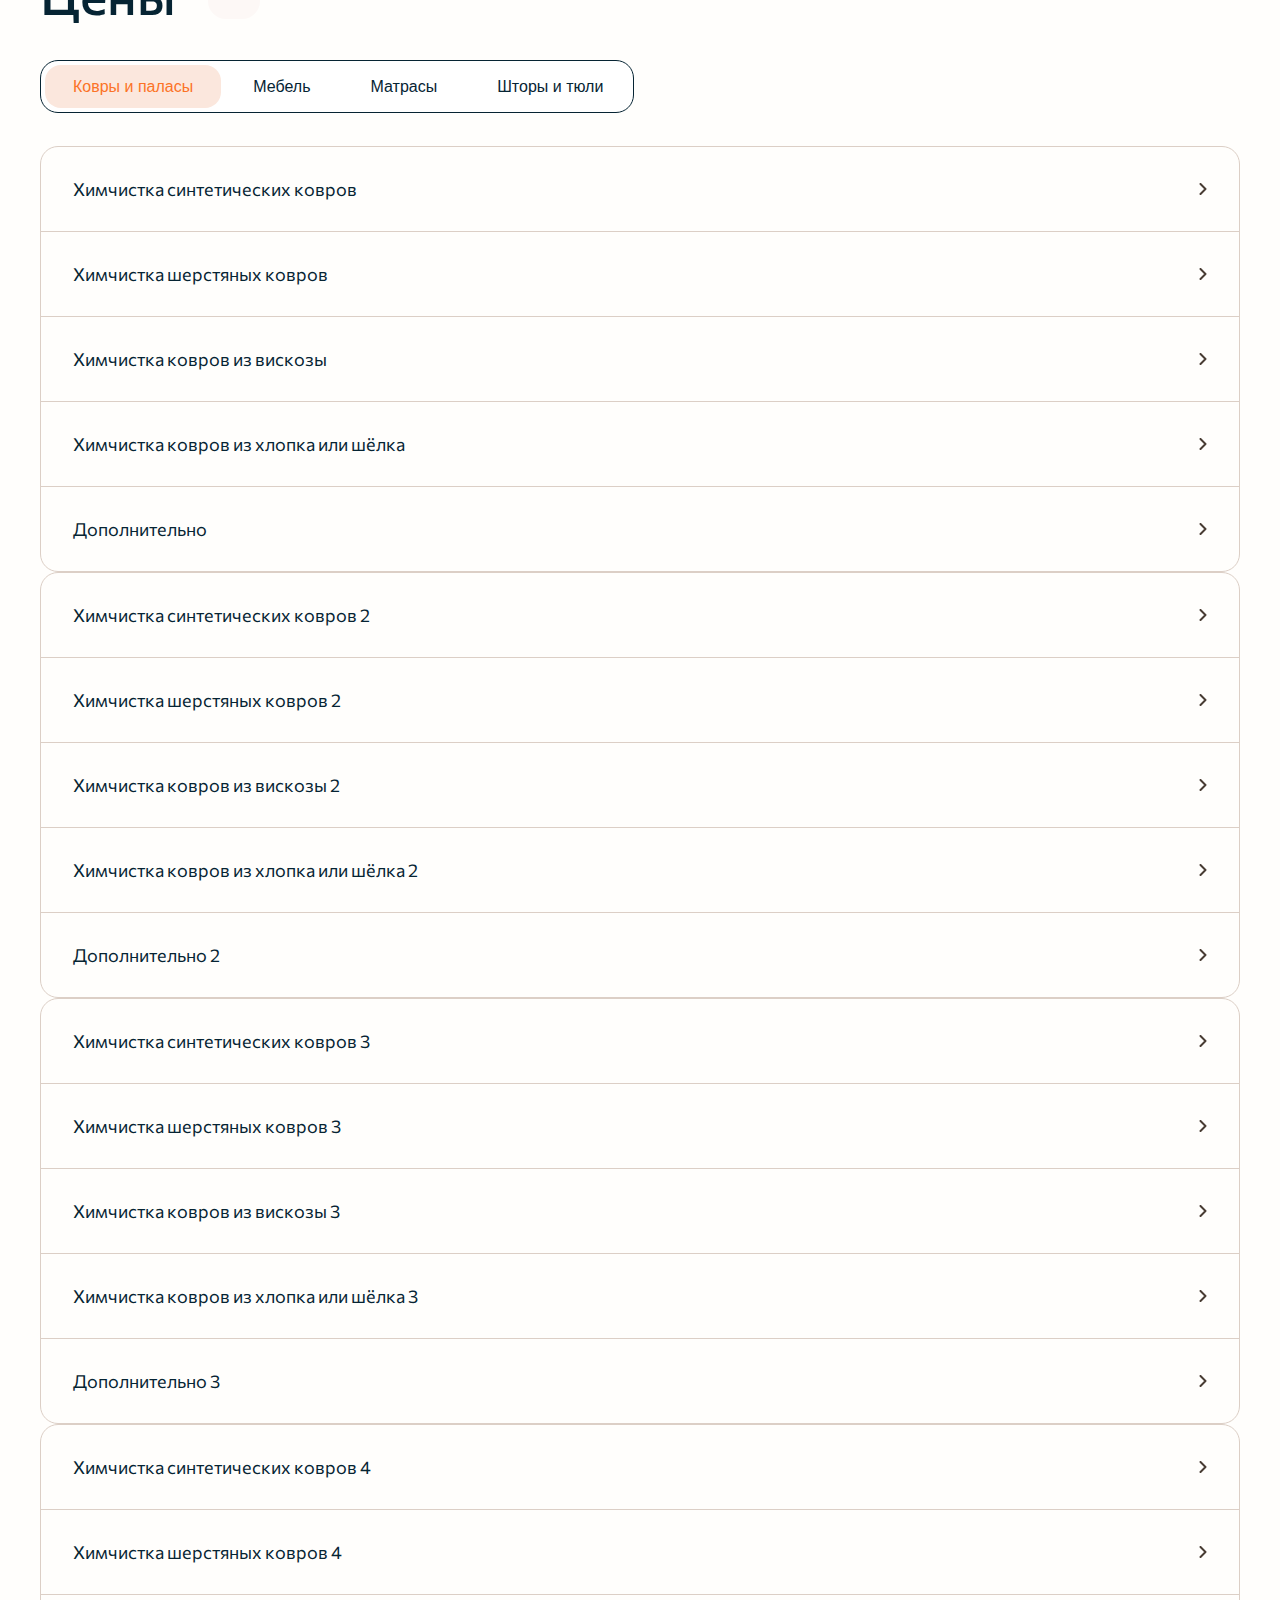
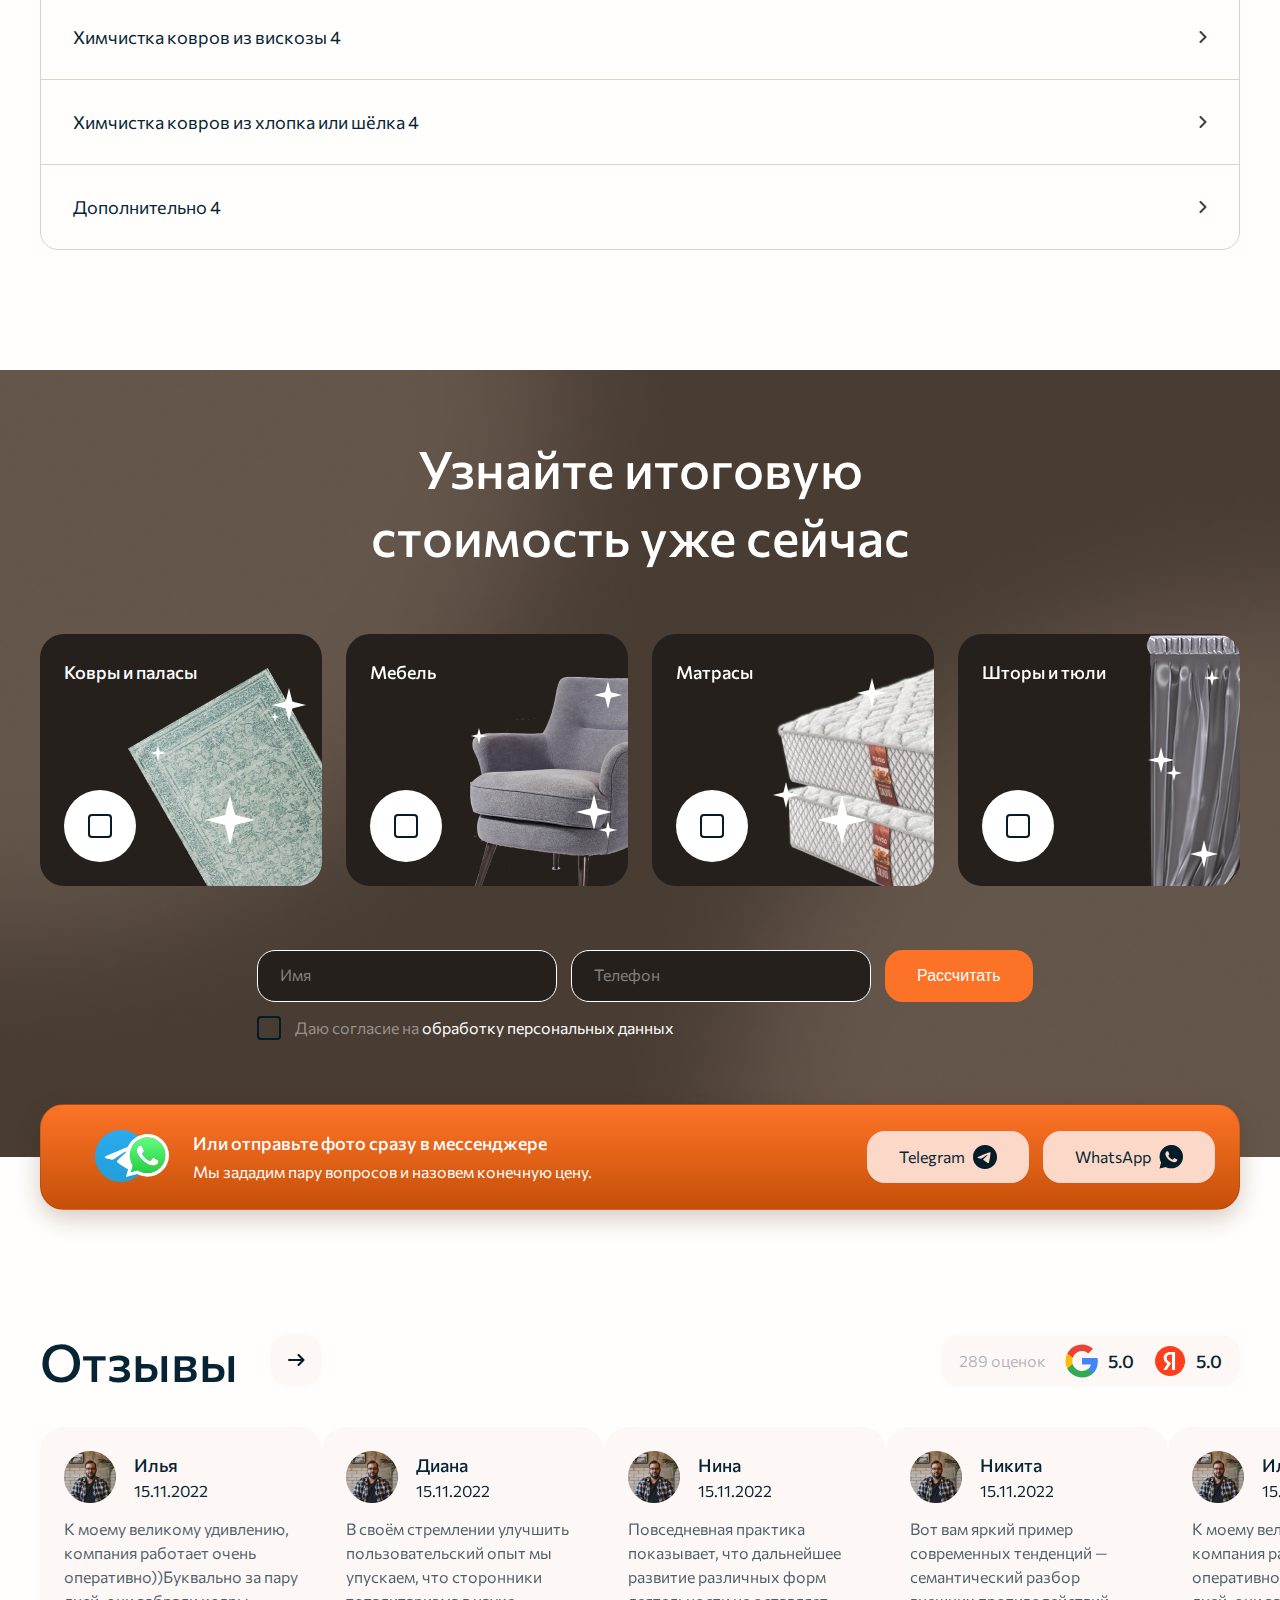
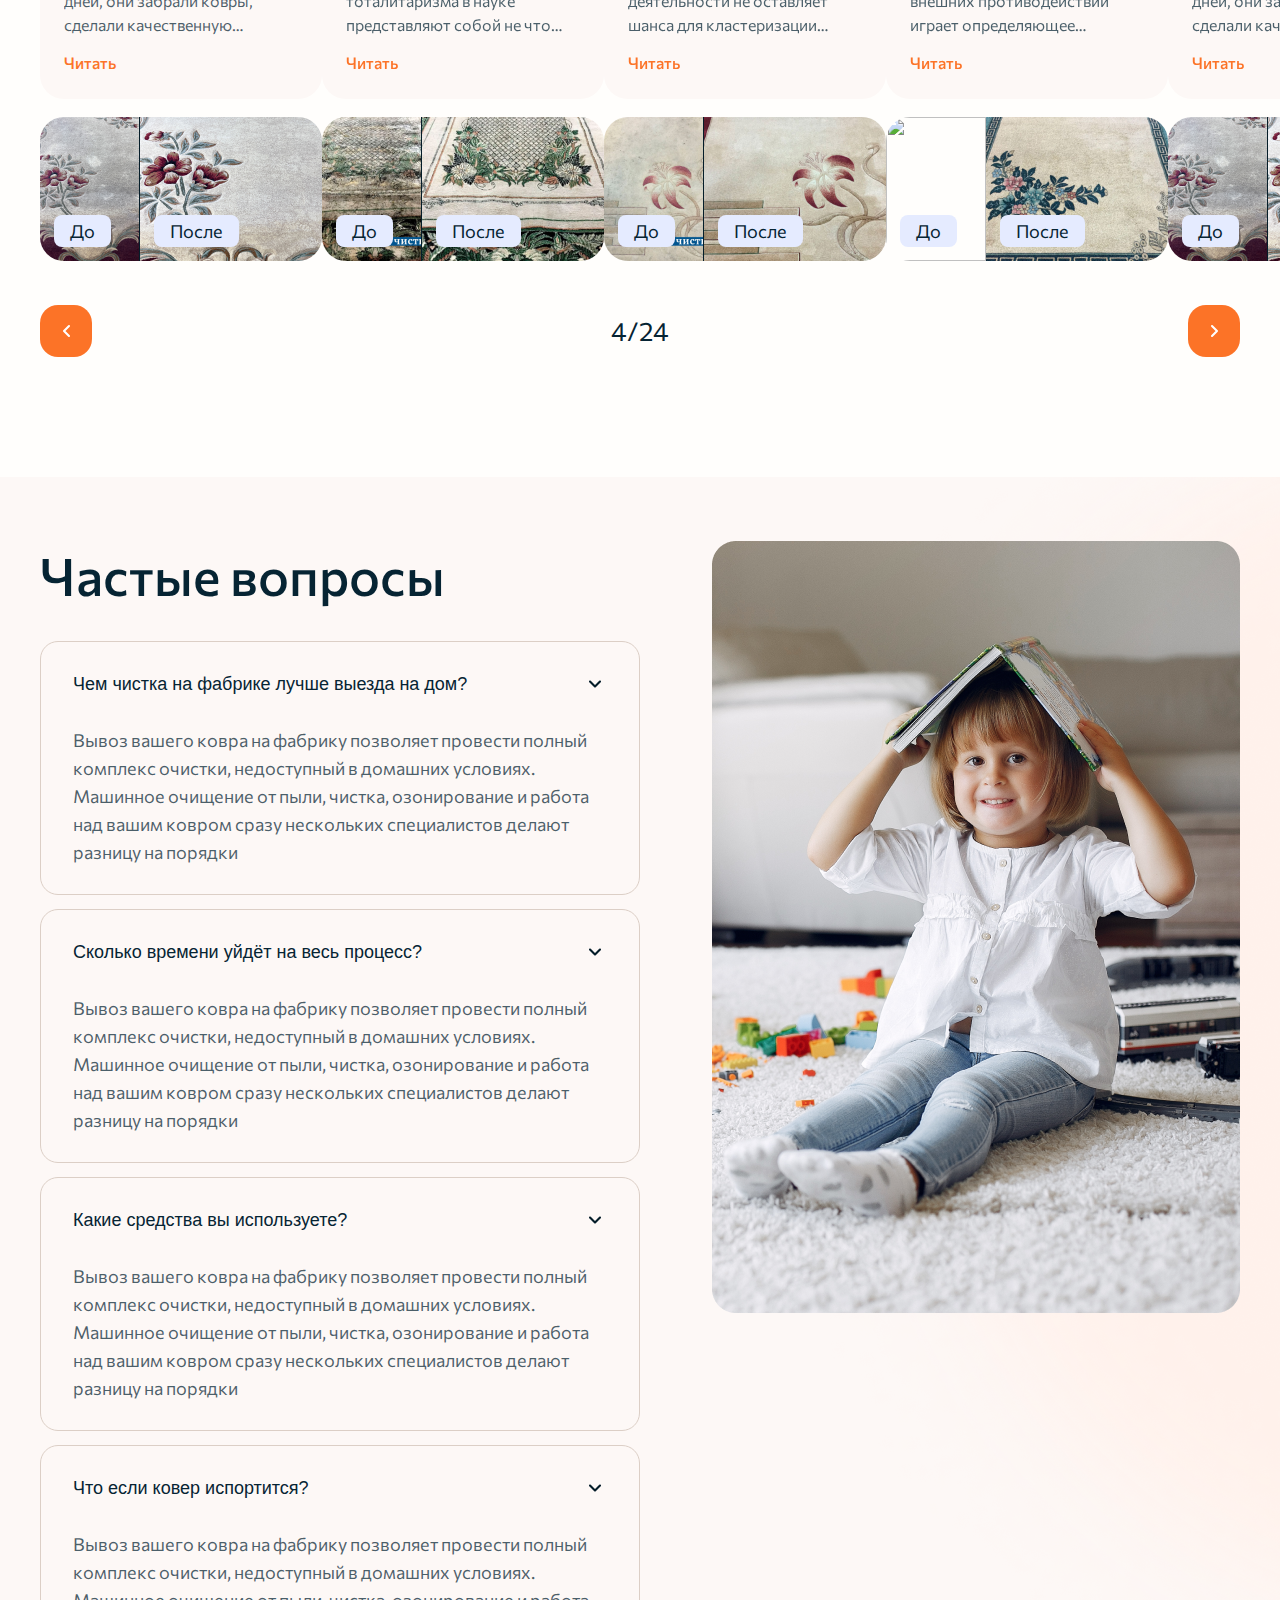
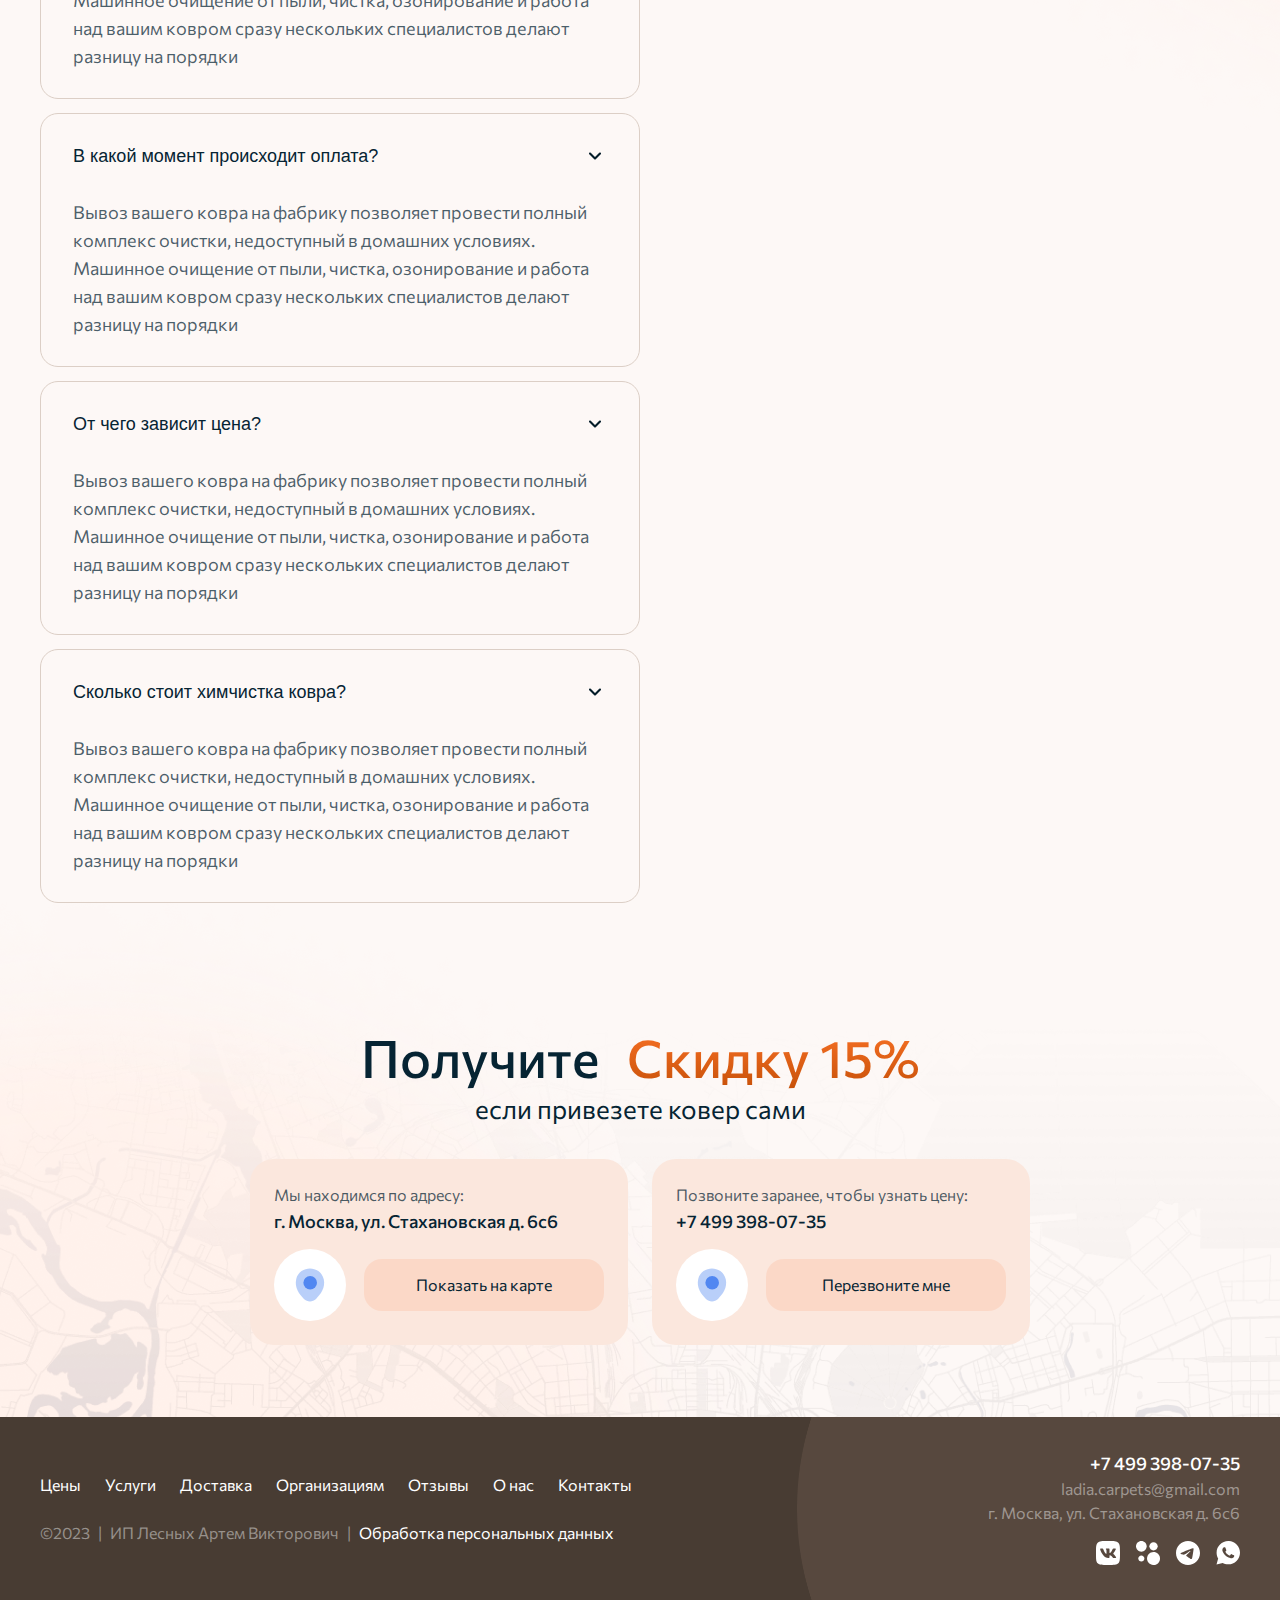
==== commit 32df22c4: "all bug fix" ====
--- a/index.html
+++ b/index.html
@@ -17,7 +17,7 @@
     <link href="https://cdn.jsdelivr.net/npm/select2@4.1.0-beta.1/dist/css/select2.min.css" rel="stylesheet" />
     <!-- select -->
     <!-- main style -->
-    <link rel="stylesheet" href="./css/style.css">
+    <link rel="stylesheet" href="/css/style.css">
     <!-- main style -->
     <title>DryCleaning</title>
 </head>
@@ -355,180 +355,188 @@
                     <!-- tab body -->
                     <div class="tab_body">
                         <!-- Ковры и паласы -->
-                        <ul class="list_group">
-                            <li class="list_group_item">
-                                <a href="#">
-                                    <span>Химчистка синтетических ковров</span>
-                                    <svg xmlns="http://www.w3.org/2000/svg" width="8" height="12" viewBox="0 0 8 12" fill="none">
-                                        <path d="M1.5 11L6.5 6L1.5 1" stroke="#483C33" stroke-width="2" stroke-linecap="round" stroke-linejoin="round"/>
-                                    </svg>
-                                </a>
-                            </li>
-                            <li class="list_group_item">
-                                <a href="#">
-                                    <span>Химчистка шерстяных ковров</span>
-                                    <svg xmlns="http://www.w3.org/2000/svg" width="8" height="12" viewBox="0 0 8 12" fill="none">
-                                        <path d="M1.5 11L6.5 6L1.5 1" stroke="#483C33" stroke-width="2" stroke-linecap="round" stroke-linejoin="round"/>
-                                    </svg>
-                                </a>
-                            </li>
-                            <li class="list_group_item">
-                                <a href="#">
-                                    <span>Химчистка ковров из вискозы</span>
-                                    <svg xmlns="http://www.w3.org/2000/svg" width="8" height="12" viewBox="0 0 8 12" fill="none">
-                                        <path d="M1.5 11L6.5 6L1.5 1" stroke="#483C33" stroke-width="2" stroke-linecap="round" stroke-linejoin="round"/>
-                                    </svg>
-                                </a>
-                            </li>
-                            <li class="list_group_item">
-                                <a href="#">
-                                    <span>Химчистка ковров из хлопка или шёлка</span>
-                                    <svg xmlns="http://www.w3.org/2000/svg" width="8" height="12" viewBox="0 0 8 12" fill="none">
-                                        <path d="M1.5 11L6.5 6L1.5 1" stroke="#483C33" stroke-width="2" stroke-linecap="round" stroke-linejoin="round"/>
-                                    </svg>
-                                </a>
-                            </li>
-                            <li class="list_group_item">
-                                <a href="#">
-                                    <span>Дополнительно</span>
-                                    <svg xmlns="http://www.w3.org/2000/svg" width="8" height="12" viewBox="0 0 8 12" fill="none">
-                                        <path d="M1.5 11L6.5 6L1.5 1" stroke="#483C33" stroke-width="2" stroke-linecap="round" stroke-linejoin="round"/>
-                                    </svg>
-                                </a>
-                            </li>
-                        </ul>
+                        <div class="tab_item">
+                            <ul class="list_group">
+                                <li class="list_group_item">
+                                    <a href="#">
+                                        <span>Химчистка синтетических ковров</span>
+                                        <svg xmlns="http://www.w3.org/2000/svg" width="8" height="12" viewBox="0 0 8 12" fill="none">
+                                            <path d="M1.5 11L6.5 6L1.5 1" stroke="#483C33" stroke-width="2" stroke-linecap="round" stroke-linejoin="round"/>
+                                        </svg>
+                                    </a>
+                                </li>
+                                <li class="list_group_item">
+                                    <a href="#">
+                                        <span>Химчистка шерстяных ковров</span>
+                                        <svg xmlns="http://www.w3.org/2000/svg" width="8" height="12" viewBox="0 0 8 12" fill="none">
+                                            <path d="M1.5 11L6.5 6L1.5 1" stroke="#483C33" stroke-width="2" stroke-linecap="round" stroke-linejoin="round"/>
+                                        </svg>
+                                    </a>
+                                </li>
+                                <li class="list_group_item">
+                                    <a href="#">
+                                        <span>Химчистка ковров из вискозы</span>
+                                        <svg xmlns="http://www.w3.org/2000/svg" width="8" height="12" viewBox="0 0 8 12" fill="none">
+                                            <path d="M1.5 11L6.5 6L1.5 1" stroke="#483C33" stroke-width="2" stroke-linecap="round" stroke-linejoin="round"/>
+                                        </svg>
+                                    </a>
+                                </li>
+                                <li class="list_group_item">
+                                    <a href="#">
+                                        <span>Химчистка ковров из хлопка или шёлка</span>
+                                        <svg xmlns="http://www.w3.org/2000/svg" width="8" height="12" viewBox="0 0 8 12" fill="none">
+                                            <path d="M1.5 11L6.5 6L1.5 1" stroke="#483C33" stroke-width="2" stroke-linecap="round" stroke-linejoin="round"/>
+                                        </svg>
+                                    </a>
+                                </li>
+                                <li class="list_group_item">
+                                    <a href="#">
+                                        <span>Дополнительно</span>
+                                        <svg xmlns="http://www.w3.org/2000/svg" width="8" height="12" viewBox="0 0 8 12" fill="none">
+                                            <path d="M1.5 11L6.5 6L1.5 1" stroke="#483C33" stroke-width="2" stroke-linecap="round" stroke-linejoin="round"/>
+                                        </svg>
+                                    </a>
+                                </li>
+                            </ul>
+                        </div>
                         
                         <!-- Мебель -->
-                        <ul class="list_group">
-                            <li class="list_group_item">
-                                <a href="#">
-                                    <span>Химчистка синтетических ковров 2</span>
-                                    <svg xmlns="http://www.w3.org/2000/svg" width="8" height="12" viewBox="0 0 8 12" fill="none">
-                                        <path d="M1.5 11L6.5 6L1.5 1" stroke="#483C33" stroke-width="2" stroke-linecap="round" stroke-linejoin="round"/>
-                                    </svg>
-                                </a>
-                            </li>
-                            <li class="list_group_item">
-                                <a href="#">
-                                    <span>Химчистка шерстяных ковров 2</span>
-                                    <svg xmlns="http://www.w3.org/2000/svg" width="8" height="12" viewBox="0 0 8 12" fill="none">
-                                        <path d="M1.5 11L6.5 6L1.5 1" stroke="#483C33" stroke-width="2" stroke-linecap="round" stroke-linejoin="round"/>
-                                    </svg>
-                                </a>
-                            </li>
-                            <li class="list_group_item">
-                                <a href="#">
-                                    <span>Химчистка ковров из вискозы 2</span>
-                                    <svg xmlns="http://www.w3.org/2000/svg" width="8" height="12" viewBox="0 0 8 12" fill="none">
-                                        <path d="M1.5 11L6.5 6L1.5 1" stroke="#483C33" stroke-width="2" stroke-linecap="round" stroke-linejoin="round"/>
-                                    </svg>
-                                </a>
-                            </li>
-                            <li class="list_group_item">
-                                <a href="#">
-                                    <span>Химчистка ковров из хлопка или шёлка 2</span>
-                                    <svg xmlns="http://www.w3.org/2000/svg" width="8" height="12" viewBox="0 0 8 12" fill="none">
-                                        <path d="M1.5 11L6.5 6L1.5 1" stroke="#483C33" stroke-width="2" stroke-linecap="round" stroke-linejoin="round"/>
-                                    </svg>
-                                </a>
-                            </li>
-                            <li class="list_group_item">
-                                <a href="#">
-                                    <span>Дополнительно 2</span>
-                                    <svg xmlns="http://www.w3.org/2000/svg" width="8" height="12" viewBox="0 0 8 12" fill="none">
-                                        <path d="M1.5 11L6.5 6L1.5 1" stroke="#483C33" stroke-width="2" stroke-linecap="round" stroke-linejoin="round"/>
-                                    </svg>
-                                </a>
-                            </li>
-                        </ul>
+                        <div class="tab_item">
+                            <ul class="list_group">
+                                <li class="list_group_item">
+                                    <a href="#">
+                                        <span>Химчистка синтетических ковров 2</span>
+                                        <svg xmlns="http://www.w3.org/2000/svg" width="8" height="12" viewBox="0 0 8 12" fill="none">
+                                            <path d="M1.5 11L6.5 6L1.5 1" stroke="#483C33" stroke-width="2" stroke-linecap="round" stroke-linejoin="round"/>
+                                        </svg>
+                                    </a>
+                                </li>
+                                <li class="list_group_item">
+                                    <a href="#">
+                                        <span>Химчистка шерстяных ковров 2</span>
+                                        <svg xmlns="http://www.w3.org/2000/svg" width="8" height="12" viewBox="0 0 8 12" fill="none">
+                                            <path d="M1.5 11L6.5 6L1.5 1" stroke="#483C33" stroke-width="2" stroke-linecap="round" stroke-linejoin="round"/>
+                                        </svg>
+                                    </a>
+                                </li>
+                                <li class="list_group_item">
+                                    <a href="#">
+                                        <span>Химчистка ковров из вискозы 2</span>
+                                        <svg xmlns="http://www.w3.org/2000/svg" width="8" height="12" viewBox="0 0 8 12" fill="none">
+                                            <path d="M1.5 11L6.5 6L1.5 1" stroke="#483C33" stroke-width="2" stroke-linecap="round" stroke-linejoin="round"/>
+                                        </svg>
+                                    </a>
+                                </li>
+                                <li class="list_group_item">
+                                    <a href="#">
+                                        <span>Химчистка ковров из хлопка или шёлка 2</span>
+                                        <svg xmlns="http://www.w3.org/2000/svg" width="8" height="12" viewBox="0 0 8 12" fill="none">
+                                            <path d="M1.5 11L6.5 6L1.5 1" stroke="#483C33" stroke-width="2" stroke-linecap="round" stroke-linejoin="round"/>
+                                        </svg>
+                                    </a>
+                                </li>
+                                <li class="list_group_item">
+                                    <a href="#">
+                                        <span>Дополнительно 2</span>
+                                        <svg xmlns="http://www.w3.org/2000/svg" width="8" height="12" viewBox="0 0 8 12" fill="none">
+                                            <path d="M1.5 11L6.5 6L1.5 1" stroke="#483C33" stroke-width="2" stroke-linecap="round" stroke-linejoin="round"/>
+                                        </svg>
+                                    </a>
+                                </li>
+                            </ul>
+                        </div>
 
                         <!-- Матрасы -->
-                        <ul class="list_group">
-                            <li class="list_group_item">
-                                <a href="#">
-                                    <span>Химчистка синтетических ковров 3</span>
-                                    <svg xmlns="http://www.w3.org/2000/svg" width="8" height="12" viewBox="0 0 8 12" fill="none">
-                                        <path d="M1.5 11L6.5 6L1.5 1" stroke="#483C33" stroke-width="2" stroke-linecap="round" stroke-linejoin="round"/>
-                                    </svg>
-                                </a>
-                            </li>
-                            <li class="list_group_item">
-                                <a href="#">
-                                    <span>Химчистка шерстяных ковров 3</span>
-                                    <svg xmlns="http://www.w3.org/2000/svg" width="8" height="12" viewBox="0 0 8 12" fill="none">
-                                        <path d="M1.5 11L6.5 6L1.5 1" stroke="#483C33" stroke-width="2" stroke-linecap="round" stroke-linejoin="round"/>
-                                    </svg>
-                                </a>
-                            </li>
-                            <li class="list_group_item">
-                                <a href="#">
-                                    <span>Химчистка ковров из вискозы 3</span>
-                                    <svg xmlns="http://www.w3.org/2000/svg" width="8" height="12" viewBox="0 0 8 12" fill="none">
-                                        <path d="M1.5 11L6.5 6L1.5 1" stroke="#483C33" stroke-width="2" stroke-linecap="round" stroke-linejoin="round"/>
-                                    </svg>
-                                </a>
-                            </li>
-                            <li class="list_group_item">
-                                <a href="#">
-                                    <span>Химчистка ковров из хлопка или шёлка 3</span>
-                                    <svg xmlns="http://www.w3.org/2000/svg" width="8" height="12" viewBox="0 0 8 12" fill="none">
-                                        <path d="M1.5 11L6.5 6L1.5 1" stroke="#483C33" stroke-width="2" stroke-linecap="round" stroke-linejoin="round"/>
-                                    </svg>
-                                </a>
-                            </li>
-                            <li class="list_group_item">
-                                <a href="#">
-                                    <span>Дополнительно 3</span>
-                                    <svg xmlns="http://www.w3.org/2000/svg" width="8" height="12" viewBox="0 0 8 12" fill="none">
-                                        <path d="M1.5 11L6.5 6L1.5 1" stroke="#483C33" stroke-width="2" stroke-linecap="round" stroke-linejoin="round"/>
-                                    </svg>
-                                </a>
-                            </li>
-                        </ul>
+                        <div class="tab_item">
+                            <ul class="list_group">
+                                <li class="list_group_item">
+                                    <a href="#">
+                                        <span>Химчистка синтетических ковров 3</span>
+                                        <svg xmlns="http://www.w3.org/2000/svg" width="8" height="12" viewBox="0 0 8 12" fill="none">
+                                            <path d="M1.5 11L6.5 6L1.5 1" stroke="#483C33" stroke-width="2" stroke-linecap="round" stroke-linejoin="round"/>
+                                        </svg>
+                                    </a>
+                                </li>
+                                <li class="list_group_item">
+                                    <a href="#">
+                                        <span>Химчистка шерстяных ковров 3</span>
+                                        <svg xmlns="http://www.w3.org/2000/svg" width="8" height="12" viewBox="0 0 8 12" fill="none">
+                                            <path d="M1.5 11L6.5 6L1.5 1" stroke="#483C33" stroke-width="2" stroke-linecap="round" stroke-linejoin="round"/>
+                                        </svg>
+                                    </a>
+                                </li>
+                                <li class="list_group_item">
+                                    <a href="#">
+                                        <span>Химчистка ковров из вискозы 3</span>
+                                        <svg xmlns="http://www.w3.org/2000/svg" width="8" height="12" viewBox="0 0 8 12" fill="none">
+                                            <path d="M1.5 11L6.5 6L1.5 1" stroke="#483C33" stroke-width="2" stroke-linecap="round" stroke-linejoin="round"/>
+                                        </svg>
+                                    </a>
+                                </li>
+                                <li class="list_group_item">
+                                    <a href="#">
+                                        <span>Химчистка ковров из хлопка или шёлка 3</span>
+                                        <svg xmlns="http://www.w3.org/2000/svg" width="8" height="12" viewBox="0 0 8 12" fill="none">
+                                            <path d="M1.5 11L6.5 6L1.5 1" stroke="#483C33" stroke-width="2" stroke-linecap="round" stroke-linejoin="round"/>
+                                        </svg>
+                                    </a>
+                                </li>
+                                <li class="list_group_item">
+                                    <a href="#">
+                                        <span>Дополнительно 3</span>
+                                        <svg xmlns="http://www.w3.org/2000/svg" width="8" height="12" viewBox="0 0 8 12" fill="none">
+                                            <path d="M1.5 11L6.5 6L1.5 1" stroke="#483C33" stroke-width="2" stroke-linecap="round" stroke-linejoin="round"/>
+                                        </svg>
+                                    </a>
+                                </li>
+                            </ul>
+                        </div>
 
                         <!-- Шторы и тюли -->
-                        <ul class="list_group">
-                            <li class="list_group_item">
-                                <a href="#">
-                                    <span>Химчистка синтетических ковров 4</span>
-                                    <svg xmlns="http://www.w3.org/2000/svg" width="8" height="12" viewBox="0 0 8 12" fill="none">
-                                        <path d="M1.5 11L6.5 6L1.5 1" stroke="#483C33" stroke-width="2" stroke-linecap="round" stroke-linejoin="round"/>
-                                    </svg>
-                                </a>
-                            </li>
-                            <li class="list_group_item">
-                                <a href="#">
-                                    <span>Химчистка шерстяных ковров 4</span>
-                                    <svg xmlns="http://www.w3.org/2000/svg" width="8" height="12" viewBox="0 0 8 12" fill="none">
-                                        <path d="M1.5 11L6.5 6L1.5 1" stroke="#483C33" stroke-width="2" stroke-linecap="round" stroke-linejoin="round"/>
-                                    </svg>
-                                </a>
-                            </li>
-                            <li class="list_group_item">
-                                <a href="#">
-                                    <span>Химчистка ковров из вискозы 4</span>
-                                    <svg xmlns="http://www.w3.org/2000/svg" width="8" height="12" viewBox="0 0 8 12" fill="none">
-                                        <path d="M1.5 11L6.5 6L1.5 1" stroke="#483C33" stroke-width="2" stroke-linecap="round" stroke-linejoin="round"/>
-                                    </svg>
-                                </a>
-                            </li>
-                            <li class="list_group_item">
-                                <a href="#">
-                                    <span>Химчистка ковров из хлопка или шёлка 4</span>
-                                    <svg xmlns="http://www.w3.org/2000/svg" width="8" height="12" viewBox="0 0 8 12" fill="none">
-                                        <path d="M1.5 11L6.5 6L1.5 1" stroke="#483C33" stroke-width="2" stroke-linecap="round" stroke-linejoin="round"/>
-                                    </svg>
-                                </a>
-                            </li>
-                            <li class="list_group_item">
-                                <a href="#">
-                                    <span>Дополнительно 4</span>
-                                    <svg xmlns="http://www.w3.org/2000/svg" width="8" height="12" viewBox="0 0 8 12" fill="none">
-                                        <path d="M1.5 11L6.5 6L1.5 1" stroke="#483C33" stroke-width="2" stroke-linecap="round" stroke-linejoin="round"/>
-                                    </svg>
-                                </a>
-                            </li>
-                        </ul>
+                        <div class="tab_item">
+                            <ul class="list_group">
+                                <li class="list_group_item">
+                                    <a href="#">
+                                        <span>Химчистка синтетических ковров 4</span>
+                                        <svg xmlns="http://www.w3.org/2000/svg" width="8" height="12" viewBox="0 0 8 12" fill="none">
+                                            <path d="M1.5 11L6.5 6L1.5 1" stroke="#483C33" stroke-width="2" stroke-linecap="round" stroke-linejoin="round"/>
+                                        </svg>
+                                    </a>
+                                </li>
+                                <li class="list_group_item">
+                                    <a href="#">
+                                        <span>Химчистка шерстяных ковров 4</span>
+                                        <svg xmlns="http://www.w3.org/2000/svg" width="8" height="12" viewBox="0 0 8 12" fill="none">
+                                            <path d="M1.5 11L6.5 6L1.5 1" stroke="#483C33" stroke-width="2" stroke-linecap="round" stroke-linejoin="round"/>
+                                        </svg>
+                                    </a>
+                                </li>
+                                <li class="list_group_item">
+                                    <a href="#">
+                                        <span>Химчистка ковров из вискозы 4</span>
+                                        <svg xmlns="http://www.w3.org/2000/svg" width="8" height="12" viewBox="0 0 8 12" fill="none">
+                                            <path d="M1.5 11L6.5 6L1.5 1" stroke="#483C33" stroke-width="2" stroke-linecap="round" stroke-linejoin="round"/>
+                                        </svg>
+                                    </a>
+                                </li>
+                                <li class="list_group_item">
+                                    <a href="#">
+                                        <span>Химчистка ковров из хлопка или шёлка 4</span>
+                                        <svg xmlns="http://www.w3.org/2000/svg" width="8" height="12" viewBox="0 0 8 12" fill="none">
+                                            <path d="M1.5 11L6.5 6L1.5 1" stroke="#483C33" stroke-width="2" stroke-linecap="round" stroke-linejoin="round"/>
+                                        </svg>
+                                    </a>
+                                </li>
+                                <li class="list_group_item">
+                                    <a href="#">
+                                        <span>Дополнительно 4</span>
+                                        <svg xmlns="http://www.w3.org/2000/svg" width="8" height="12" viewBox="0 0 8 12" fill="none">
+                                            <path d="M1.5 11L6.5 6L1.5 1" stroke="#483C33" stroke-width="2" stroke-linecap="round" stroke-linejoin="round"/>
+                                        </svg>
+                                    </a>
+                                </li>
+                            </ul>
+                        </div>
 
                     </div>
                 </div>
@@ -1153,9 +1161,9 @@
                             </a>
                        </li>
                        <li>
-                           <a class="footer_mail" href="mailto:ladia.carpets@gmail.com">
+                           <span>
                                ladia.carpets@gmail.com
-                           </a>
+                           </span>
                        </li>
                        <li>
                             <span>
@@ -1212,6 +1220,7 @@
         <!-- jquery -->
         <script src="https://cdnjs.cloudflare.com/ajax/libs/jquery/3.7.1/jquery.min.js" integrity="sha512-v2CJ7UaYy4JwqLDIrZUI/4hqeoQieOmAZNXBeQyjo21dadnwR+8ZaIJVT8EE2iyI61OV8e6M8PP2/4hpQINQ/g==" crossorigin="anonymous" referrerpolicy="no-referrer"></script>
         <!-- jquery -->
+        <script type='text/javascript' src="https://cdnjs.cloudflare.com/ajax/libs/jquery.inputmask/5.0.5/jquery.inputmask.min.js"></script>
         <!-- swiper -->
         <script src="https://cdn.jsdelivr.net/npm/swiper@11/swiper-bundle.min.js"></script>
         <!-- swiper -->
--- a/css/style.css
+++ b/css/style.css
@@ -4,6 +4,7 @@
   box-sizing: border-box;
   list-style: none;
   text-decoration: none;
+  -webkit-tap-highlight-color: transparent;
 }
 
 a {
@@ -454,11 +455,6 @@
 .accordion_head:active span.icon svg {
   transform: rotateZ(180deg);
 }
-.accordion_body {
-  max-height: 0;
-  overflow: hidden;
-  transition: max-height 0.3s ease-in-out;
-}
 .accordion_body p {
   color: rgba(6, 36, 51, 0.72);
   font-size: 18px;
@@ -604,11 +600,11 @@
   position: absolute;
   z-index: -1;
   top: 52px;
-  right: -83px;
+  right: -375px;
 }
 #home .bg {
   position: absolute;
-  right: -83px;
+  right: -140px;
   top: 102px;
   z-index: -1;
 }
@@ -1068,6 +1064,9 @@
   gap: 72px;
   position: relative;
   z-index: 1;
+}
+.faq .faq_in {
+  width: calc(100% - 528px - 72px);
 }
 .faq .main_title {
   margin-bottom: 32px;
@@ -1375,19 +1374,8 @@
   display: flex;
   flex-direction: column;
 }
-.services .services_card .services_img {
-  border-radius: 24px;
-  height: 272px;
-  overflow: hidden;
-}
-.services .services_card .services_img img {
-  -o-object-fit: cover;
-     object-fit: cover;
-  transition: 0.2s ease;
+.services .services_card img {
   width: 100%;
-  height: 100%;
-  border-radius: 24px;
-  overflow: hidden;
 }
 .services .services_card span {
   margin-top: 18px;
@@ -1395,9 +1383,6 @@
   font-size: 18px;
   font-weight: 500;
   line-height: 28px;
-}
-.services .services_card:hover .services_img img {
-  transform: scale(1.2);
 }
 .services .services_text {
   margin: 120px 0;
@@ -1488,6 +1473,9 @@
   border-radius: 18px;
   border: 1px solid #DCCFC6;
 }
+.price .tab_body .list_group:not(:last-child) {
+  margin-bottom: 64px;
+}
 .price .tab_body .list_group_item {
   cursor: default;
   padding: 28px 32px;
@@ -1687,9 +1675,6 @@
 }
 .reviews .list_card_wrapper {
   width: calc(25% - 20px);
-}
-.reviews .list_card_wrapper .comment_card_item {
-  cursor: auto;
 }
 .reviews .list_card_wrapper a {
   padding: 0;
@@ -2345,12 +2330,6 @@
   font-size: 18px;
   font-weight: 500;
   line-height: 28px;
-}
-.footer .footer_wrapper .main_container .footer_network .footer_mail {
-  color: rgba(255, 255, 255, 0.44);
-  font-size: 16px;
-  font-weight: 400;
-  line-height: 24px;
 }
 .footer .footer_wrapper .main_container .footer_network span {
   color: rgba(255, 255, 255, 0.44);
@@ -3067,6 +3046,9 @@
   .faq .faq_bg {
     display: none;
   }
+  .faq .faq_in {
+    width: 100%;
+  }
   .contact .main_container {
     margin-bottom: 90px;
     flex-direction: column;
@@ -3403,10 +3385,10 @@
   .reviews .services_text_right .services_contact .address {
     margin-top: 14px;
   }
-  .comment_card_item__foot .before {
+  .reviews .comment_card_item__foot .before {
     flex: 1;
   }
-  .comment_card_item__foot .after {
+  .reviews .comment_card_item__foot .after {
     flex: 2;
   }
   .about .services_text {
@@ -3613,10 +3595,10 @@
   .reviews .list_group_item {
     width: 100%;
   }
-  .tab .tab_head_wrap {
-    align-items: start !important;
+  .tab .tab_head {
+    align-items: start;
     flex-direction: column;
-    margin-bottom: 32px;
+    gap: 24px;
   }
 }
 @media only screen and (max-width: 576px) {
@@ -3733,10 +3715,7 @@
   .services .services_card {
     width: 100%;
   }
-  .services .services_card .services_img {
-    height: auto;
-  }
-  .services .services_card .services_img img {
+  .services .services_card img {
     border-radius: 24px;
     height: 144px;
     -o-object-fit: cover;
@@ -3751,7 +3730,7 @@
   .reviews .list_card_wrapper a {
     padding: 0;
   }
-  .tab .tab_head_wrap .select2_example {
+  .tab .tab_head .select2_example {
     width: 100%;
   }
 }/*# sourceMappingURL=style.css.map */